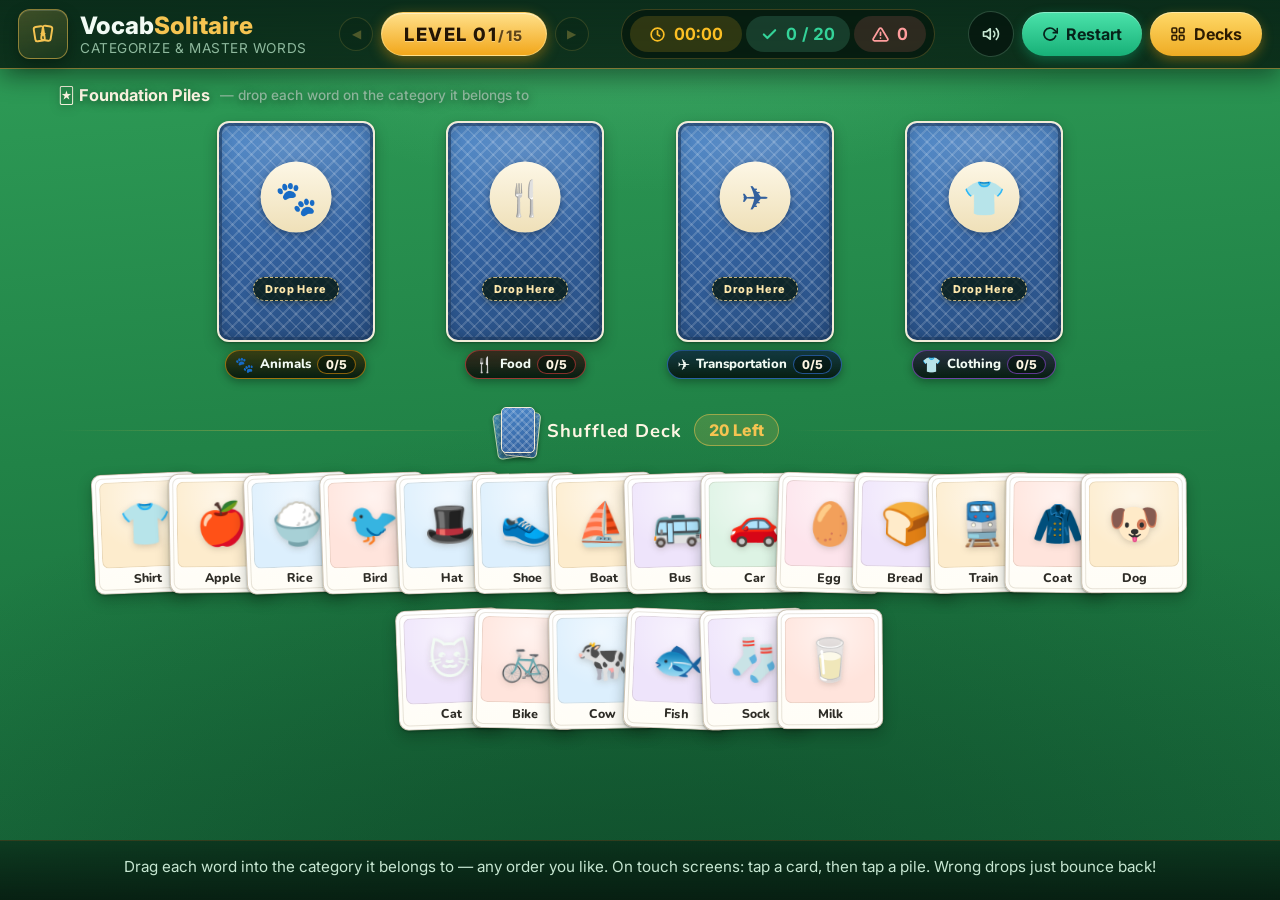
==== index.html @ 80368854 "add9" ====
<!DOCTYPE html>
<html lang="en">
<head>
<meta charset="UTF-8" />
<meta name="viewport" content="width=device-width, initial-scale=1.0, viewport-fit=cover" />
<title>VocabSolitaire — Vocabulary Sorting Card Game</title>
<meta name="description" content="A solitaire-inspired vocabulary game: drag word cards onto the category foundation piles they belong to." />
<link rel="icon" href="data:image/svg+xml,%3Csvg xmlns='http://www.w3.org/2000/svg' viewBox='0 0 24 24'%3E%3Crect x='4' y='2' width='16' height='20' rx='3' fill='%23fcfdf9' stroke='%2334d399' stroke-width='1.6'/%3E%3Ctext x='12' y='16' font-size='10' text-anchor='middle' fill='%2310b981' font-family='sans-serif' font-weight='bold'%3EA%3C/text%3E%3C/svg%3E" />
<link rel="preconnect" href="https://fonts.googleapis.com" />
<link rel="preconnect" href="https://fonts.gstatic.com" crossorigin />
<link href="https://fonts.googleapis.com/css2?family=Inter:wght@400;600;700;800&family=Nunito:wght@700;800;900&display=swap" rel="stylesheet" />

<style>
/* ======================================================================
   1. DESIGN TOKENS
   ====================================================================== */
:root {
  --felt-deep: #0c2b1b;
  --felt-dark: #123f26;
  --felt-mid: #1b5e37;
  --felt-rich: #237646;
  --felt-glow: #35a35f;

  --gold: #f5c451;
  --gold-soft: rgba(245, 196, 81, 0.16);
  --gold-line: rgba(245, 196, 81, 0.5);
  --cream: #fdf6e3;

  --mint: #9fe8bd;
  --mint-soft: rgba(110, 231, 183, 0.16);
  --emerald: #34d399;
  --emerald-strong: #10b981;
  --amber: #fbbf24;
  --amber-soft: rgba(251, 191, 36, 0.16);
  --danger: #ff9d9d;
  --danger-strong: #ef4444;
  --danger-soft: rgba(248, 113, 113, 0.16);

  --card-face: #fffdf6;
  --ink: #2e2c26;
  --ink-soft: #6f6a5c;
  --panel: rgba(7, 30, 18, 0.78);
  --line: rgba(159, 232, 189, 0.24);
  --line-strong: rgba(245, 196, 81, 0.55);

  --text-hi: #f2fbf4;
  --text-mid: #c6e6d1;
  --text-low: #8fb99e;

  --r-lg: 18px;
  --r-md: 12px;
  --r-sm: 8px;
  --r-pill: 999px;

  --shadow-card: 0 1px 2px rgba(6, 20, 12, 0.35), 0 6px 14px rgba(6, 20, 12, 0.28);
  --shadow-lift: 0 18px 38px rgba(3, 14, 8, 0.55);
  --shadow-panel: 0 10px 34px rgba(2, 12, 7, 0.5), inset 0 1px 0 rgba(255, 255, 255, 0.06);

  --ease-spring: cubic-bezier(0.34, 1.56, 0.64, 1);
  --ease-out: cubic-bezier(0.22, 0.61, 0.36, 1);

  --font-main: "Inter", "Segoe UI", system-ui, -apple-system, sans-serif;
  --font-cards: "Nunito", "Inter", "Segoe UI", system-ui, sans-serif;
}

/* ======================================================================
   2. BASE / LAYOUT
   ====================================================================== */
* { margin: 0; padding: 0; box-sizing: border-box; }

body {
  font-family: var(--font-main);
  color: var(--text-hi);
  min-height: 100vh;
  min-height: 100dvh; /* mobile browsers with dynamic toolbars */
  max-width: 100%;
  overflow-x: hidden; /* never scroll sideways on any screen */
  display: flex;
  flex-direction: column;
  -webkit-font-smoothing: antialiased;
  -webkit-tap-highlight-color: transparent;
  background:
    radial-gradient(900px 540px at 50% -140px, rgba(140, 235, 175, 0.32), transparent 62%),
    radial-gradient(1300px 860px at 50% 115%, rgba(8, 54, 30, 0.6), transparent 72%),
    linear-gradient(175deg, #2f9e58 0%, #218347 46%, #156036 100%);
  background-attachment: fixed;
}

body.is-dragging { cursor: grabbing; user-select: none; -webkit-user-select: none; }
body.is-dragging .word-card { pointer-events: none; }
body.modal-open { overflow: hidden; }

.topbar {
  display: flex;
  align-items: center;
  justify-content: space-between;
  flex-wrap: wrap;
  gap: 8px 14px;
  padding: 9px 18px;
  background: linear-gradient(180deg, rgba(9, 40, 24, 0.96), rgba(6, 26, 15, 0.82));
  backdrop-filter: blur(10px);
  -webkit-backdrop-filter: blur(10px);
  border-bottom: 1px solid var(--gold-line);
  box-shadow: 0 8px 22px rgba(2, 14, 8, 0.45);
  position: sticky;
  top: 0;
  z-index: 40;
}

.topbar-actions { display: flex; align-items: center; gap: 8px; }

main {
  flex: 1;
  width: min(100%, 1200px);
  margin: 0 auto;
  padding: 16px 18px 26px;
}

.section-label {
  display: flex;
  align-items: center;
  gap: 10px;
  font-size: 1.02rem;
  font-weight: 700;
  margin-bottom: 10px;
  color: var(--cream);
  text-shadow: 0 2px 8px rgba(2, 14, 8, 0.5);
}

.section-label small { font-weight: 500; font-size: 0.85rem; color: var(--text-low); }

/* compact cluster of card piles, like the reference table */
.foundations-row {
  display: grid;
  grid-template-columns: repeat(4, 1fr);
  gap: 14px 18px;
  width: min(100%, 900px);
  margin: 0 auto;
}

.deck-divider {
  display: flex;
  align-items: center;
  gap: 12px;
  margin: 22px 0 12px;
}

.deck-divider::before,
.deck-divider::after {
  content: "";
  flex: 1;
  height: 1px;
  background: linear-gradient(90deg, transparent, rgba(245, 196, 81, 0.35), transparent);
}

/* solitaire fan: small cards in centered rows, each overlapping the previous */
.deck-area {
  --card-w: 106px;
  --card-overlap: 30px;
  display: flex;
  flex-wrap: wrap;
  justify-content: center;
  align-items: stretch;
  row-gap: 16px;
  padding: 8px 0 6px var(--card-overlap);
  min-height: 150px;
}

.deck-empty {
  flex-basis: 100%;
  text-align: center;
  padding: 40px 12px;
  color: var(--text-mid);
  font-size: 1rem;
}

.app-footer {
  display: flex;
  justify-content: center;
  padding: 16px 20px 24px;
  background: linear-gradient(0deg, rgba(6, 26, 15, 0.9), rgba(6, 26, 15, 0.55));
  border-top: 1px solid rgba(245, 196, 81, 0.18);
}

.footer-note { font-size: 0.95rem; color: var(--text-mid); text-align: center; }

/* floating layers */
#confetti-layer {
  position: fixed;
  inset: 0;
  pointer-events: none;
  overflow: hidden;
  z-index: 900;
}

.toast {
  position: fixed;
  left: 50%;
  bottom: 30px;
  transform: translateX(-50%) translateY(20px);
  opacity: 0;
  z-index: 1200;
  pointer-events: none;
  transition: opacity 220ms var(--ease-out), transform 220ms var(--ease-out);
}

.toast.is-visible { opacity: 1; transform: translateX(-50%) translateY(0); }

.modal-overlay {
  position: fixed;
  inset: 0;
  z-index: 1000;
  display: none;
  align-items: center;
  justify-content: center;
  padding: 22px;
  background: rgba(3, 10, 22, 0.76);
  backdrop-filter: blur(6px);
  -webkit-backdrop-filter: blur(6px);
}

.modal-overlay.is-open { display: flex; animation: overlay-in 200ms ease both; }

@keyframes overlay-in { from { opacity: 0; } to { opacity: 1; } }

.modal-card {
  width: min(520px, 100%);
  max-height: min(84vh, 720px);
  overflow-y: auto;
  background: linear-gradient(170deg, #16452a, #0a2c19);
  border: 1px solid var(--gold-line);
  border-radius: var(--r-lg);
  box-shadow: var(--shadow-panel), 0 0 60px rgba(53, 163, 95, 0.2);
  padding: 28px;
}

.modal-overlay.is-open .modal-card { animation: modal-in 320ms var(--ease-spring) both; }

/* drag ghost — doubled class so it wins over .word-card's own rules */
.word-card.drag-ghost {
  position: fixed;
  z-index: 999;
  margin: 0;
  pointer-events: none;
  cursor: grabbing;
  transition: none;
  opacity: 0;
  overflow: hidden;
  box-shadow: var(--shadow-lift);
  will-change: left, top, transform;
}

.word-card.drag-ghost.is-active { opacity: 1; }

/* ======================================================================
   3. COMPONENTS
   ====================================================================== */

/* --- brand --- */
.brand { display: flex; align-items: center; gap: 12px; }

.brand-icon {
  display: grid;
  place-items: center;
  width: 50px;
  height: 50px;
  border-radius: var(--r-md);
  color: var(--gold);
  background: linear-gradient(160deg, rgba(245, 196, 81, 0.22), rgba(245, 196, 81, 0.06));
  border: 1px solid var(--gold-line);
  box-shadow: inset 0 1px 0 rgba(255, 255, 255, 0.14), 0 6px 14px rgba(2, 14, 8, 0.4);
}

.brand-text h1 { font-size: 1.5rem; font-weight: 800; line-height: 1.15; }
.brand-text h1 span { color: var(--gold); }
.brand-text p { font-size: 0.85rem; color: var(--text-low); letter-spacing: 0.04em; }

/* --- level indicator --- */
.level-group {
  display: flex;
  align-items: center;
  gap: 8px;
}

.level-badge {
  display: inline-flex;
  align-items: baseline;
  padding: 10px 22px;
  border-radius: var(--r-pill);
  font-size: 1.15rem;
  font-weight: 800;
  letter-spacing: 0.08em;
  color: #241503;
  background: linear-gradient(180deg, #ffe08a, #f2a71b);
  border: 1px solid rgba(255, 224, 138, 0.6);
  box-shadow: 0 4px 14px rgba(245, 158, 11, 0.4), inset 0 1px 0 rgba(255, 255, 255, 0.45);
  text-shadow: 0 1px 0 rgba(255, 255, 255, 0.35);
  white-space: nowrap;
  min-width: 150px;
  justify-content: center;
}

.level-badge .level-total {
  font-size: 0.78em;
  opacity: 0.72;
  margin-left: 1px;
}

.lvl-btn {
  display: grid;
  place-items: center;
  width: 34px;
  height: 34px;
  border-radius: 50%;
  border: 1.5px solid var(--line-strong);
  background: rgba(6, 26, 15, 0.85);
  color: var(--gold);
  font-size: 0.75rem;
  cursor: pointer;
  -webkit-tap-highlight-color: transparent;
  transition: color 160ms, border-color 160ms, opacity 160ms, transform 160ms var(--ease-out);
}

.lvl-btn:hover:not(:disabled) {
  color: var(--text-hi);
  border-color: var(--gold);
  transform: scale(1.08);
}

.lvl-btn:disabled {
  opacity: 0.28;
  cursor: default;
}

/* --- stats pill --- */
.stats-pill {
  display: flex;
  align-items: center;
  gap: 4px;
  padding: 6px 8px;
  border-radius: var(--r-pill);
  background: rgba(6, 26, 15, 0.85);
  border: 1px solid rgba(245, 196, 81, 0.22);
}

.stat {
  display: inline-flex;
  align-items: center;
  gap: 8px;
  padding: 8px 15px;
  border-radius: var(--r-pill);
  font-size: 1.05rem;
  font-weight: 700;
  font-variant-numeric: tabular-nums;
}

.stat svg { flex: none; width: 17px; height: 17px; }

.stat-time   { color: var(--amber);   background: var(--amber-soft);  min-width: 112px; justify-content: center; }
.stat-score  { color: var(--emerald); background: var(--mint-soft); }
.stat-errors { color: var(--danger);  background: var(--danger-soft); min-width: 72px; justify-content: center; }

/* --- buttons --- */
.btn {
  display: inline-flex;
  align-items: center;
  justify-content: center;
  gap: 8px;
  border: none;
  cursor: pointer;
  font-family: inherit;
  font-size: 1rem;
  font-weight: 700;
  padding: 12px 20px;
  border-radius: var(--r-pill);
  color: #06231a;
  background: linear-gradient(180deg, #4be3ab, #17b077);
  box-shadow: 0 4px 12px rgba(16, 185, 129, 0.35), inset 0 1px 0 rgba(255, 255, 255, 0.35);
  transition: transform var(--ease-out) 160ms, filter 160ms;
}

.btn:hover { transform: translateY(-2px); filter: brightness(1.06); }
.btn:active { transform: translateY(0) scale(0.97); }

.btn-ghost {
  color: var(--text-mid);
  background: rgba(5, 22, 14, 0.8);
  border: 1px solid var(--line);
  box-shadow: none;
}

.btn-ghost:hover { color: var(--text-hi); border-color: var(--line-strong); }

.btn-amber {
  color: #2d1c02;
  background: linear-gradient(180deg, #ffd968, #eeab23);
  box-shadow: 0 4px 12px rgba(245, 158, 11, 0.35), inset 0 1px 0 rgba(255, 255, 255, 0.4);
}

.btn-icon { padding: 10px; width: 46px; height: 46px; }

/* --- foundation pile: compact card-backed slot + small label pill --- */
.foundation {
  position: relative;
  display: flex;
  flex-direction: column;
  align-items: center;
  gap: 8px;
  min-width: 0; /* let grid tracks shrink below content min-width */
  padding: 4px;
  border: 2px solid transparent;
  border-radius: var(--r-md);
  cursor: pointer;
  transition: border-color 160ms, background 160ms, box-shadow 320ms;
}

/* small label pill under the pile (icon + name + counter) */
.foundation-head {
  display: flex;
  align-items: center;
  gap: 6px;
  min-width: 0;
  max-width: 100%;
  padding: 4px 9px;
  border-radius: var(--r-pill);
  background:
    linear-gradient(180deg, var(--accent-soft, rgba(255, 255, 255, 0.08)), rgba(6, 26, 15, 0.72)),
    rgba(6, 26, 15, 0.84);
  border: 1px solid var(--accent-line, rgba(255, 255, 255, 0.25));
  box-shadow: 0 3px 9px rgba(2, 14, 8, 0.35);
}

.foundation-icon {
  display: grid;
  place-items: center;
  font-size: 0.95rem;
  line-height: 1;
  flex: none;
}

.foundation-name {
  font-family: var(--font-cards);
  font-size: 0.82rem;
  font-weight: 800;
  line-height: 1.15;
  color: var(--text-hi);
  white-space: nowrap;
  overflow: hidden;
  text-overflow: ellipsis;
  min-width: 0;
}

.foundation-count {
  font-size: 0.76rem;
  font-weight: 800;
  font-variant-numeric: tabular-nums;
  color: var(--cream);
  background: rgba(3, 16, 9, 0.55);
  border: 1px solid var(--accent-line, rgba(255, 255, 255, 0.3));
  border-radius: var(--r-pill);
  padding: 1px 8px;
  flex: none;
}

/* card-sized felt slot holding a face-down card */
.pile-slot {
  container-type: inline-size;
  position: relative;
  width: min(100%, 158px);
  aspect-ratio: 5 / 7;
  border-radius: 12px;
  transition: transform 160ms var(--ease-out), box-shadow 160ms;
}

/* blue diamond-pattern card back shown while the pile is empty (and beneath placed cards) */
.pile-base {
  position: absolute;
  inset: 0;
  border-radius: 12px;
  background:
    radial-gradient(120% 90% at 50% 6%, rgba(255, 255, 255, 0.15), transparent 55%),
    repeating-linear-gradient(45deg, rgba(255, 255, 255, 0.15) 0 2px, transparent 2px 9px),
    repeating-linear-gradient(-45deg, rgba(255, 255, 255, 0.15) 0 2px, transparent 2px 9px),
    linear-gradient(165deg, #4a86c8 0%, #33619e 55%, #274d80 100%);
  border: 2px solid #f2ecd9;
  box-shadow:
    inset 0 0 0 3px rgba(27, 58, 96, 0.6),
    inset 0 0 18px rgba(10, 26, 48, 0.35),
    var(--shadow-card);
}

.pile-base .emblem {
  position: absolute;
  left: 50%;
  top: 34%;
  transform: translate(-50%, -50%);
  width: 46%;
  aspect-ratio: 1;
  border-radius: 50%;
  display: grid;
  place-items: center;
  background: linear-gradient(180deg, #fdf7e6, #efe0b8);
  color: #33619e;
  font-size: clamp(14px, 30cqw, 34px);
  box-shadow: 0 2px 6px rgba(10, 26, 48, 0.45);
}

.pile-stack { position: absolute; inset: 0; }

.pile-hint {
  position: absolute;
  left: 50%;
  top: 76%;
  transform: translate(-50%, -50%);
  z-index: 1;
  padding: 4px 11px;
  border-radius: var(--r-pill);
  background: rgba(6, 24, 14, 0.78);
  border: 1px dashed rgba(255, 226, 150, 0.75);
  color: #ffe9ad;
  font-size: 0.68rem;
  font-weight: 800;
  letter-spacing: 0.06em;
  white-space: nowrap;
  box-shadow: 0 2px 6px rgba(3, 14, 8, 0.4);
}

/* sorted cards rest here as small face-up playing cards, fanned upward */
.pile-chip {
  position: absolute;
  left: 50%;
  bottom: 10px;
  transform: translateX(-50%) translateY(calc(var(--i) * -15px)) rotate(var(--rot, 0deg));
  z-index: var(--z, 1);
  width: calc(100% - 14px);
  display: flex;
  align-items: center;
  justify-content: center;
  gap: 5px;
  padding: 5px 7px;
  border-radius: 8px;
  background: linear-gradient(180deg, #ffffff, #fbf6ea);
  color: var(--ink);
  border: 1px solid rgba(94, 70, 28, 0.28);
  box-shadow: 0 2px 5px rgba(4, 16, 9, 0.35), 0 1px 1px rgba(4, 16, 9, 0.22);
  font-family: var(--font-cards);
  font-size: 0.8rem;
  font-weight: 800;
  white-space: nowrap;
  overflow: hidden;
  text-overflow: ellipsis;
}

.pile-chip .chip-art { flex: none; font-size: 0.85rem; line-height: 1; }
.pile-chip .chip-word { overflow: hidden; text-overflow: ellipsis; }

.foundation.drop-hover .pile-slot {
  transform: translateY(-3px) scale(1.03);
  box-shadow: 0 0 0 3px var(--accent, #ffd968), 0 0 26px 2px var(--accent-soft, rgba(255, 217, 104, 0.5));
}

.foundation.drop-hover .pile-base { filter: brightness(1.16) saturate(1.08); }

.foundation.is-complete .pile-slot {
  box-shadow: 0 0 0 2.5px var(--gold), 0 0 26px rgba(245, 196, 81, 0.28);
}

.foundation.is-complete .foundation-count {
  color: #3a2b05;
  background: var(--gold);
  border-color: transparent;
}

.foundation.glow-correct { animation: glow-correct 720ms var(--ease-out); }
.foundation.glow-wrong   { animation: glow-wrong 640ms var(--ease-out); }

/* --- word card: small physical playing card in an overlapping fan --- */
.word-card {
  container-type: inline-size;
  position: relative;
  display: flex;
  flex-direction: column;
  width: var(--card-w);
  flex: none;
  border-radius: 10px;
  background: linear-gradient(180deg, #ffffff 0%, var(--card-face) 100%);
  border: 1px solid rgba(94, 70, 28, 0.32);
  box-shadow: var(--shadow-card), inset 0 0 0 1px rgba(255, 255, 255, 0.85);
  cursor: grab;
  touch-action: none;
  user-select: none;
  -webkit-user-select: none;
  margin-left: calc(-1 * var(--card-overlap));
  transform: rotate(var(--rot, 0deg));
  transition: transform 160ms var(--ease-out), box-shadow 160ms, z-index 0s;
}

/* fine inner frame, like a printed playing card */
.word-card::after {
  content: "";
  position: absolute;
  inset: 3px;
  border-radius: 7px;
  border: 1px solid rgba(94, 70, 28, 0.14);
  pointer-events: none;
}

.word-card:hover {
  transform: rotate(0deg) translateY(-6px);
  box-shadow: var(--shadow-lift), inset 0 0 0 1px rgba(255, 255, 255, 0.85);
  z-index: 5;
}

.word-card:active { cursor: grabbing; }

.card-art {
  display: grid;
  place-items: center;
  margin: 7px 7px 0;
  aspect-ratio: 1.05 / 1;
  border-radius: 7px;
  background:
    radial-gradient(90% 90% at 50% 18%, rgba(255, 255, 255, 0.55), transparent 70%),
    var(--tint, #f4ecdb);
  box-shadow: inset 0 0 0 1px rgba(94, 70, 28, 0.12);
}

.card-emoji {
  font-size: 40cqw;
  line-height: 1;
  filter: drop-shadow(0 2px 3px rgba(40, 24, 4, 0.18));
}

/* word text scales with the card and shrinks for long words */
.card-word {
  font-family: var(--font-cards);
  font-size: clamp(7.5px, 12cqw, 13px);
  font-weight: 800;
  color: var(--ink);
  letter-spacing: 0.005em;
  text-align: center;
  line-height: 1.12;
  padding: 4px 4px 7px;
  margin-top: auto;
  hyphens: auto;
  overflow-wrap: anywhere;
}

.word-card[data-len="m"] .card-word { font-size: clamp(7px, 10.6cqw, 11.5px); }
.word-card[data-len="l"] .card-word { font-size: clamp(6.5px, 9.4cqw, 10.5px); }
.word-card[data-len="xl"] .card-word { font-size: clamp(6px, 8.2cqw, 9.5px); }

.word-card.is-lifting { opacity: 0.35; border-style: dashed; }

.word-card.is-selected {
  outline: 3px solid var(--gold);
  outline-offset: 2px;
  transform: rotate(0deg) translateY(-6px);
  z-index: 6;
  animation: selected-pulse 1.2s ease-in-out infinite;
}

.word-card:focus-visible,
.foundation:focus-visible {
  outline: 3px solid var(--gold);
  outline-offset: 2px;
}

/* --- divider pieces --- */
.divider-title {
  font-size: 1.15rem;
  font-weight: 700;
  color: var(--cream);
  letter-spacing: 0.05em;
  font-family: var(--font-cards);
}

/* tiny stack of face-down cards marking the deck area */
.mini-stack { position: relative; width: 34px; height: 46px; flex: none; }

.mini-back {
  position: absolute;
  inset: 0;
  border-radius: 5px;
  background:
    repeating-linear-gradient(45deg, rgba(255, 255, 255, 0.17) 0 2px, transparent 2px 6px),
    repeating-linear-gradient(-45deg, rgba(255, 255, 255, 0.17) 0 2px, transparent 2px 6px),
    linear-gradient(165deg, #4a86c8, #33619e);
  border: 1.5px solid #f2ecd9;
  box-shadow: 0 2px 5px rgba(3, 14, 8, 0.4);
}

.mini-back:nth-child(1) { transform: translate(-6px, 5px) rotate(-8deg); opacity: 0.75; }
.mini-back:nth-child(2) { transform: translate(4px, 4px) rotate(6deg); opacity: 0.88; }

.left-badge {
  font-size: 1rem;
  font-weight: 800;
  font-variant-numeric: tabular-nums;
  color: var(--gold);
  background: var(--gold-soft);
  border: 1px solid var(--gold-line);
  padding: 5px 14px;
  border-radius: var(--r-pill);
}

/* --- deck selector modal --- */
.modal-head {
  display: flex;
  align-items: flex-start;
  justify-content: space-between;
  gap: 12px;
  margin-bottom: 18px;
}

.modal-title { font-size: 1.45rem; font-weight: 800; }
.modal-sub { margin-top: 4px; font-size: 0.95rem; color: var(--text-low); }

.modal-close {
  display: grid;
  place-items: center;
  width: 36px;
  height: 36px;
  border-radius: 50%;
  border: 1px solid rgba(245, 196, 81, 0.35);
  background: rgba(6, 26, 15, 0.9);
  color: var(--text-mid);
  cursor: pointer;
  flex: none;
  transition: color 160ms, border-color 160ms;
}

.modal-close:hover { color: var(--text-hi); border-color: var(--gold); }

.deck-option {
  display: flex;
  align-items: center;
  gap: 14px;
  width: 100%;
  text-align: left;
  margin-top: 12px;
  padding: 15px 16px;
  border-radius: var(--r-md);
  border: 1.5px solid rgba(245, 196, 81, 0.26);
  background: rgba(6, 26, 15, 0.66);
  cursor: pointer;
  color: var(--text-hi);
  font-family: inherit;
  transition: border-color 160ms, background 160ms, transform 160ms var(--ease-out);
}

.deck-option:hover {
  border-color: rgba(245, 196, 81, 0.6);
  background: rgba(23, 74, 46, 0.72);
  transform: translateY(-2px);
}

.deck-option.is-current {
  border-color: var(--gold);
  background: rgba(28, 84, 52, 0.66);
}

.deck-emoji {
  display: grid;
  place-items: center;
  width: 46px;
  height: 46px;
  font-size: 1.45rem;
  border-radius: var(--r-md);
  background: rgba(245, 196, 81, 0.12);
  border: 1px solid rgba(245, 196, 81, 0.3);
  flex: none;
}

.deck-info { flex: 1; min-width: 0; }

.deck-name { font-size: 1.12rem; font-weight: 800; display: block; }

.deck-name .current-tag {
  margin-left: 8px;
  font-size: 0.68rem;
  font-weight: 800;
  letter-spacing: 0.06em;
  color: #06231a;
  background: var(--emerald);
  border-radius: var(--r-pill);
  padding: 2px 9px;
  vertical-align: 2px;
}

.deck-tagline { margin-top: 3px; font-size: 0.88rem; color: var(--text-low); display: block; }

.deck-cats { margin-top: 7px; display: flex; flex-wrap: wrap; gap: 6px; }

.deck-cats span {
  font-size: 0.72rem;
  font-weight: 600;
  color: var(--text-mid);
  border: 1px solid rgba(245, 196, 81, 0.26);
  border-radius: var(--r-pill);
  padding: 2px 9px;
  background: rgba(6, 26, 15, 0.78);
}

.deck-go { flex: none; font-size: 0.95rem; color: var(--gold); }

.deck-level {
  display: inline-flex;
  align-items: center;
  gap: 5px;
  margin-left: 10px;
  font-size: 0.74rem;
  font-weight: 800;
  font-variant-numeric: tabular-nums;
  letter-spacing: 0.03em;
  color: var(--amber);
  background: var(--amber-soft);
  border: 1px solid rgba(251, 191, 36, 0.4);
  border-radius: var(--r-pill);
  padding: 3px 10px;
  vertical-align: 2px;
  white-space: nowrap;
}

.deck-level.is-done {
  color: var(--emerald);
  background: var(--mint-soft);
  border-color: rgba(52, 211, 153, 0.4);
}

/* --- victory modal --- */
.win-modal { text-align: center; }

.win-trophy {
  font-size: 3.4rem;
  line-height: 1;
  margin: 6px 0 10px;
  display: inline-block;
  animation: trophy-bounce 1s var(--ease-spring) both;
}

.win-title { font-size: 1.9rem; font-weight: 800; }
.win-title span { color: var(--gold); }
.win-sub { margin-top: 6px; color: var(--text-low); font-size: 1rem; }

.win-stats {
  display: grid;
  grid-template-columns: repeat(3, 1fr);
  gap: 10px;
  margin: 22px 0;
}

.win-stat {
  padding: 16px 8px;
  border-radius: var(--r-md);
  background: rgba(5, 22, 13, 0.72);
  border: 1px solid var(--line);
}

.win-stat b { display: block; font-size: 1.6rem; font-weight: 800; font-variant-numeric: tabular-nums; }
.win-stat span { font-size: 0.8rem; letter-spacing: 0.08em; text-transform: uppercase; color: var(--text-low); }

.win-stat.is-time b   { color: var(--amber); }
.win-stat.is-errors b { color: var(--danger); }
.win-stat.is-acc b    { color: var(--emerald); }

.win-actions { display: flex; justify-content: center; gap: 12px; flex-wrap: wrap; }

.win-next {
  margin-top: 16px;
  font-size: 0.92rem;
  color: var(--text-mid);
}

.win-next b { color: var(--gold); }

.win-progress {
  height: 7px;
  margin: 14px auto 2px;
  width: 78%;
  border-radius: var(--r-pill);
  background: rgba(5, 22, 13, 0.85);
  border: 1px solid var(--line);
  overflow: hidden;
}

.win-progress-fill {
  height: 100%;
  width: 0;
  border-radius: var(--r-pill);
  background: linear-gradient(90deg, var(--gold), #ffdf8e);
}

.win-progress-fill.is-running { animation: progress-fill 3400ms linear forwards; }

.win-progress.is-hidden { display: none; }

/* --- toast --- */
.toast {
  padding: 12px 22px;
  border-radius: var(--r-pill);
  background: rgba(7, 30, 18, 0.95);
  border: 1px solid var(--gold-line);
  color: var(--text-hi);
  font-size: 1rem;
  font-weight: 600;
  box-shadow: var(--shadow-lift);
}

/* ======================================================================
   4. KEYFRAMES
   ====================================================================== */
@keyframes glow-correct {
  0%   { box-shadow: 0 0 0 0 rgba(245,196,81,0); border-color: transparent; }
  35%  { box-shadow: 0 0 0 6px rgba(245,196,81,.45), 0 0 46px 8px rgba(245,196,81,.35); border-color: var(--gold); transform: translateY(-3px); }
  100% { box-shadow: 0 0 0 0 rgba(245,196,81,0); border-color: transparent; transform: translateY(0); }
}

@keyframes glow-wrong {
  0%, 100% { box-shadow: 0 0 0 0 rgba(239,68,68,0); border-color: transparent; transform: translateX(0); }
  20%  { box-shadow: 0 0 0 5px rgba(239,68,68,.5), 0 0 36px 6px rgba(239,68,68,.4); border-color: var(--danger-strong); transform: translateX(-5px); }
  40%  { transform: translateX(5px); }
  60%  { box-shadow: 0 0 0 3px rgba(239,68,68,.28); border-color: var(--danger); transform: translateX(-3px); }
  80%  { transform: translateX(2px); }
}

@keyframes pop-in {
  0%   { transform: translateX(-50%) translateY(calc(var(--i) * -15px)) rotate(var(--rot, 0deg)) scale(0.4); opacity: 0; }
  60%  { transform: translateX(-50%) translateY(calc(var(--i) * -15px)) rotate(var(--rot, 0deg)) scale(1.12); opacity: 1; }
  100% { transform: translateX(-50%) translateY(calc(var(--i) * -15px)) rotate(var(--rot, 0deg)) scale(1); }
}

.pile-chip.pop-in { animation: pop-in 420ms var(--ease-spring) both; }

@keyframes stat-pop {
  0%   { transform: scale(1); }
  45%  { transform: scale(1.22); }
  100% { transform: scale(1); }
}

.stat.stat-pop { animation: stat-pop 340ms var(--ease-spring); }

@keyframes selected-pulse {
  0%, 100% { box-shadow: 0 0 0 0 rgba(245,196,81,.45), var(--shadow-card); }
  50%      { box-shadow: 0 0 0 7px rgba(245,196,81,.16), var(--shadow-card); }
}

@keyframes trophy-bounce {
  0%   { transform: scale(0) rotate(-16deg); }
  60%  { transform: scale(1.25) rotate(6deg); }
  100% { transform: scale(1) rotate(0deg); }
}

@keyframes modal-in {
  from { opacity: 0; transform: translateY(26px) scale(0.94); }
  to   { opacity: 1; transform: translateY(0) scale(1); }
}

@keyframes progress-fill {
  from { width: 0; }
  to   { width: 100%; }
}

@keyframes confetti-fall {
  0%   { transform: translateY(-4vh) rotate(0deg); opacity: 1; }
  100% { transform: translateY(104vh) rotate(720deg); opacity: 0.7; }
}

/* ======================================================================
   5. RESPONSIVE + MOTION PREFERENCES
   ====================================================================== */
/* ======================================================================
   RESPONSIVE — tablet → phone → small phone → short landscape
   ====================================================================== */

/* ---------- tablet ---------- */
@media (max-width: 940px) {
  .foundations-row { grid-template-columns: repeat(2, 1fr); width: min(100%, 380px); }
  .topbar { justify-content: center; }
  .section-label { font-size: 0.98rem; }
  .deck-area { --card-w: 96px; --card-overlap: 28px; }
}

/* ---------- phones & small tablets ---------- */
@media (max-width: 768px) {
  main { width: min(100%, 98vw); padding: 12px 12px 22px; }
  .topbar { padding: 8px 12px; gap: 6px 10px; }

  /* mobile HUD: level + stats on one row, controls centered below */
  .brand { display: none; }
  .level-group { order: 1; width: auto; }
  .stats-pill { order: 2; margin-left: auto; width: auto; gap: 2px; padding: 4px 6px; }
  .topbar-actions { order: 3; width: 100%; justify-content: center; margin-top: 2px; }

  .lvl-btn { width: 26px; height: 26px; font-size: 0.68rem; }
  .level-badge { font-size: 0.7rem; padding: 4px 7px; min-width: 84px; letter-spacing: 0.04em; }

  .stat { font-size: 0.72rem; padding: 3px 6px; gap: 4px; }
  .stat-time { min-width: 64px; }
  .stat-errors { min-width: 42px; }
  .stat svg { width: 12px; height: 12px; }
  .btn { font-size: 0.74rem; padding: 6px 10px; }
  .btn-icon { width: 30px; height: 30px; padding: 6px; }

  .section-label { font-size: 0.92rem; }
  .section-label small { display: none; }

  .foundation-name { font-size: 0.76rem; }
  .foundation-count { font-size: 0.7rem; padding: 1px 7px; }
  .pile-slot { width: min(100%, 140px); }
  .pile-chip { font-size: 0.72rem; gap: 4px; padding: 4px 6px; bottom: 8px; }
  .pile-chip .chip-art { font-size: 0.78rem; }

  .divider-title { font-size: 0.92rem; }
  .left-badge { font-size: 0.84rem; }
  .mini-stack { width: 28px; height: 38px; }

  .deck-area { --card-w: 82px; --card-overlap: 25px; row-gap: 14px; }

  .footer-note { font-size: 0.8rem; padding: 0 12px; }
}

/* ---------- small phones ---------- */
@media (max-width: 480px) {
  .foundations-row { gap: 10px 8px; }
  .pile-slot { width: min(100%, 126px); }
  .pile-chip { font-size: 0.68rem; }

  .deck-area { --card-w: 78px; --card-overlap: 24px; row-gap: 12px; }

  .win-trophy { font-size: 2.6rem; }
  .win-title { font-size: 1.5rem; }
  .win-stat b { font-size: 1.2rem; }
  .modal-card { padding: 20px 14px; }
  .toast { font-size: 0.9rem; bottom: 16px; }
}

/* ---------- short landscape screens ---------- */
@media (max-height: 520px) and (orientation: landscape) {
  .topbar { padding: 6px 12px; }
  .pile-slot { aspect-ratio: 1 / 0.95; }
  .pile-chip { bottom: 6px; transform: translateX(-50%) translateY(calc(var(--i) * -12px)) rotate(var(--rot, 0deg)); }
  .pile-hint { font-size: 0.58rem; padding: 3px 8px; }
  .section-label { margin-bottom: 6px; }
  .deck-divider { margin: 12px 0 8px; }
  .deck-area { row-gap: 10px; }
}

/* ---------- touch devices: no sticky hover states ---------- */
@media (hover: none) {
  .word-card:hover { transform: rotate(var(--rot, 0deg)); }
  .btn:hover { transform: none; filter: none; }
  .deck-option:hover { transform: none; }
}

@media (prefers-reduced-motion: reduce) {
  .word-card.is-selected { animation: none; }
}
</style>
</head>
<body>

<!-- ============================ TOP BAR ============================ -->
<header class="topbar">
  <div class="brand">
    <div class="brand-icon" aria-hidden="true">
      <svg viewBox="0 0 24 24" width="24" height="24" fill="none" stroke="currentColor" stroke-width="1.9" stroke-linecap="round" stroke-linejoin="round">
        <rect x="3.5" y="4.5" width="9.5" height="14.5" rx="2.2" transform="rotate(-9 8.25 11.75)"></rect>
        <rect x="11" y="4" width="9.5" height="14.5" rx="2.2" transform="rotate(9 15.75 11.25)"></rect>
        <path d="M12 9.2l.9 1.8 2 .3-1.45 1.4.35 2-1.8-.95-1.8.95.35-2L9.1 11.3l2-.3z" fill="currentColor" stroke="none"></path>
      </svg>
    </div>
    <div class="brand-text">
      <h1>Vocab<span>Solitaire</span></h1>
      <p>CATEGORIZE &amp; MASTER WORDS</p>
    </div>
  </div>

  <div class="level-group" role="group" aria-label="Level selection">
    <button class="lvl-btn" id="btn-level-prev" title="Previous unlocked level" aria-label="Previous level">◀</button>
    <div class="level-badge" id="level-badge" title="Current level">
      LEVEL&nbsp;<span id="level-value">01</span><span class="level-total">/15</span>
    </div>
    <button class="lvl-btn" id="btn-level-next" title="Next unlocked level" aria-label="Next level">▶</button>
  </div>

  <div class="stats-pill" role="status" aria-label="Game statistics">
    <span class="stat stat-time" id="stat-time" title="Time elapsed">
      <svg viewBox="0 0 24 24" width="15" height="15" fill="none" stroke="currentColor" stroke-width="2.4" stroke-linecap="round" stroke-linejoin="round">
        <circle cx="12" cy="12" r="9"></circle><path d="M12 7v5l3 2"></path>
      </svg>
      <span id="time-value">00:00</span>
    </span>
    <span class="stat stat-score" id="stat-score" title="Correct cards">
      <svg viewBox="0 0 24 24" width="15" height="15" fill="none" stroke="currentColor" stroke-width="3" stroke-linecap="round" stroke-linejoin="round">
        <polyline points="20 6 9 17 4 12"></polyline>
      </svg>
      <span id="score-value">0 / 20</span>
    </span>
    <span class="stat stat-errors" id="stat-errors" title="Mistakes">
      <svg viewBox="0 0 24 24" width="15" height="15" fill="none" stroke="currentColor" stroke-width="2.4" stroke-linecap="round" stroke-linejoin="round">
        <path d="M10.29 3.86L1.82 18a2 2 0 0 0 1.71 3h16.94a2 2 0 0 0 1.71-3L13.71 3.86a2 2 0 0 0-3.42 0z"></path>
        <line x1="12" y1="9" x2="12" y2="13"></line><line x1="12" y1="17" x2="12.01" y2="17"></line>
      </svg>
      <span id="errors-value">0</span>
    </span>
  </div>

  <div class="topbar-actions">
    <button class="btn btn-ghost btn-icon" id="btn-sound" title="Toggle sound" aria-label="Toggle sound">
      <svg id="icon-sound-on" viewBox="0 0 24 24" width="18" height="18" fill="none" stroke="currentColor" stroke-width="2.2" stroke-linecap="round" stroke-linejoin="round">
        <polygon points="11 5 6 9 2 9 2 15 6 15 11 19 11 5"></polygon>
        <path d="M15.54 8.46a5 5 0 0 1 0 7.07"></path><path d="M19.07 4.93a10 10 0 0 1 0 14.14"></path>
      </svg>
      <svg id="icon-sound-off" viewBox="0 0 24 24" width="18" height="18" fill="none" stroke="currentColor" stroke-width="2.2" stroke-linecap="round" stroke-linejoin="round" style="display:none">
        <polygon points="11 5 6 9 2 9 2 15 6 15 11 19 11 5"></polygon>
        <line x1="23" y1="9" x2="17" y2="15"></line><line x1="17" y1="9" x2="23" y2="15"></line>
      </svg>
    </button>
    <button class="btn" id="btn-restart" title="Shuffle and restart">
      <svg viewBox="0 0 24 24" width="16" height="16" fill="none" stroke="currentColor" stroke-width="2.6" stroke-linecap="round" stroke-linejoin="round">
        <polyline points="23 4 23 10 17 10"></polyline><path d="M20.49 15a9 9 0 1 1-2.12-9.36L23 10"></path>
      </svg>
      Restart
    </button>
    <button class="btn btn-amber" id="btn-decks" title="Choose a vocabulary deck">
      <svg viewBox="0 0 24 24" width="16" height="16" fill="none" stroke="currentColor" stroke-width="2.4" stroke-linecap="round" stroke-linejoin="round">
        <rect x="3" y="3" width="7" height="7" rx="1.5"></rect><rect x="14" y="3" width="7" height="7" rx="1.5"></rect>
        <rect x="14" y="14" width="7" height="7" rx="1.5"></rect><rect x="3" y="14" width="7" height="7" rx="1.5"></rect>
      </svg>
      Decks
    </button>
  </div>
</header>

<!-- ============================ PLAY FIELD ============================ -->
<main>
  <section aria-label="Target categories">
    <h2 class="section-label">🃏 Foundation Piles <small>— drop each word on the category it belongs to</small></h2>
    <div class="foundations-row" id="foundations-row"><!-- rendered by JS --></div>
  </section>

  <div class="deck-divider">
    <span class="mini-stack" aria-hidden="true"><span class="mini-back"></span><span class="mini-back"></span><span class="mini-back"></span></span>
    <span class="divider-title">Shuffled Deck</span>
    <span class="left-badge" id="cards-left">20 Left</span>
  </div>

  <section class="deck-area" id="deck-area" aria-label="Word cards to sort"><!-- rendered by JS --></section>
</main>

<footer class="app-footer">
  <p class="footer-note">Drag each word into the category it belongs to — any order you like. On touch screens: tap a card, then tap a pile. Wrong drops just bounce back!</p>
</footer>

<!-- ============================ DECKS MODAL ============================ -->
<div class="modal-overlay" id="modal-decks" role="dialog" aria-modal="true" aria-labelledby="decks-title">
  <div class="modal-card">
    <div class="modal-head">
      <div>
        <h3 class="modal-title" id="decks-title">Choose a Vocabulary Deck</h3>
        <p class="modal-sub">Each deck shuffles 20 words across 4 categories.</p>
      </div>
      <button class="modal-close" id="btn-close-decks" aria-label="Close deck selector">
        <svg viewBox="0 0 24 24" width="16" height="16" fill="none" stroke="currentColor" stroke-width="2.6" stroke-linecap="round">
          <line x1="18" y1="6" x2="6" y2="18"></line><line x1="6" y1="6" x2="18" y2="18"></line>
        </svg>
      </button>
    </div>
    <div id="deck-list"><!-- deck options rendered by JS --></div>
  </div>
</div>

<!-- ============================ VICTORY / LEVEL-UP MODAL ============================ -->
<div class="modal-overlay" id="modal-win" role="dialog" aria-modal="true" aria-labelledby="win-title">
  <div class="modal-card win-modal">
    <div class="win-trophy" id="win-trophy">🏆</div>
    <h3 class="win-title" id="win-title">Level <span>Cleared!</span></h3>
    <p class="win-sub" id="win-sub">Every word found its home.</p>
    <div class="win-stats">
      <div class="win-stat is-time"><b id="win-time">00:00</b><span>Time</span></div>
      <div class="win-stat is-errors"><b id="win-errors">0</b><span>Mistakes</span></div>
      <div class="win-stat is-acc"><b id="win-accuracy">100%</b><span>Accuracy</span></div>
    </div>
    <div class="win-next" id="win-next">Next up: <b>Level 2/15</b> · Intermediate</div>
    <div class="win-progress" id="win-progress"><div class="win-progress-fill" id="win-progress-fill"></div></div>
    <div class="win-actions">
      <button class="btn" id="btn-play-again">Continue ▶</button>
      <button class="btn btn-ghost" id="btn-change-deck">Change Deck</button>
      <button class="btn btn-ghost" id="btn-close-win">Keep Admiring</button>
    </div>
  </div>
</div>

<div id="confetti-layer" aria-hidden="true"></div>
<div class="toast" id="toast" role="status"></div>

<!-- GSAP 3 from CDN. Every animation below has a Web Animations API
     fallback and boot is racing DOMContentLoaded against a timeout,
     so a slow or blocked CDN never leaves a blank table. -->
<script src="https://cdnjs.cloudflare.com/ajax/libs/gsap/3.12.5/gsap.min.js" defer></script>

<script>
(function () {
  "use strict";

  /* ==================================================================
     CONFIG — vocabulary decks (4 categories × 5 words = 20 cards each)
     ================================================================== */
  var DECKS = [
    {
      id: "starter", emoji: "🎴", name: "Starter Basics",
      tagline: "Classic everyday categories — perfect first shuffle.",
      categories: [
        { id: "animals", name: "Animals", icon: "🐾", color: "#f59e0b", soft: "rgba(245, 158, 11, 0.2)", line: "rgba(245, 158, 11, 0.55)" },
        { id: "food", name: "Food", icon: "🍴", color: "#ef4444", soft: "rgba(239, 68, 68, 0.2)", line: "rgba(239, 68, 68, 0.55)" },
        { id: "transport", name: "Transportation", icon: "✈️", color: "#3b82f6", soft: "rgba(59, 130, 246, 0.2)", line: "rgba(59, 130, 246, 0.55)" },
        { id: "clothing", name: "Clothing", icon: "👕", color: "#a855f7", soft: "rgba(168, 85, 247, 0.2)", line: "rgba(168, 85, 247, 0.55)" }
      ],
      levels: [
        ["Dog Cat Cow Fish Bird", "Apple Egg Milk Rice Bread", "Car Bus Bike Boat Train", "Shirt Hat Shoe Sock Coat"],
        ["Horse Pig Duck Frog Bee", "Banana Cake Corn Soup Tea", "Ship Plane Truck Taxi Van", "Dress Boot Belt Glove Scarf"],
        ["Lion Bear Wolf Goat Mouse", "Mango Pear Meat Salt Honey", "Subway Ferry Wagon Sled Tram", "Sweater Cap Shorts Vest Mitten"],
        ["Tiger Zebra Rabbit Monkey Chicken", "Orange Grape Butter Salad Noodles", "Ambulance Tractor Canoe Scooter Yacht", "Jacket Skirt Sandals Pajamas Raincoat"],
        ["Panda Camel Eagle Snake Parrot", "Lemon Peach Bacon Yogurt Biscuit", "Glider Rickshaw Hovercraft Gondola Chariot", "Blazer Turtleneck Sneakers Bathrobe Cardigan"],
        ["Giraffe Dolphin Penguin Turtle Peacock", "Cherry Melon Tofu Pancake Popcorn", "Helicopter Submarine Cablecar Monorail Tugboat", "Tuxedo Overalls Windbreaker Kimono Leggings"],
        ["Kangaroo Squirrel Hedgehog Flamingo Octopus", "Pineapple Coconut Avocado Lasagna Milkshake", "Sailboat Seaplane Skateboard Snowboard Speedboat", "Hoodie Jumpsuit Parka Loafers Beret"],
        ["Leopard Gorilla Crocodile Rhinoceros Chimpanzee", "Spinach Broccoli Ravioli Croissant Smoothie", "Limousine Trolleybus Catamaran Snowmobile Funicular", "Waistcoat Brogues Clogs Poncho Galoshes"],
        ["Cheetah Walrus Pelican Bison Chameleon", "Artichoke Parmesan Guacamole Muesli Baguette", "Zeppelin Hydrofoil Maglev Locomotive Schooner", "Espadrilles Balaclava Cravat Stole Moccasins"],
        ["Porcupine Alligator Armadillo Ostrich Starfish", "Asparagus Cannoli Risotto Bruschetta Jalapeno", "Icebreaker Houseboat Velomobile Cabriolet Fireboat", "Peacoat Jodhpurs Waders Fedora Deerstalker"],
        ["Reindeer Seahorse Woodpecker Tarantula Hippopotamus", "Parsnip Tahini Gruyere Gnocchi Sherbet", "Shinkansen Snowcat Catboat Quadbike Outrigger", "Apparel Bolero Tabard Gaiters Culottes"],
        ["Feline Canine Rodent Reptile Amphibian", "Cuisine Garnish Seasoning Appetizer Beverage", "Transit Commute Itinerary Junction Terminal", "Attire Ensemble Raiment Finery Regalia"],
        ["Carnivore Herbivore Omnivore Primate Marsupial", "Delicacy Gourmet Savory Pungent Succulent", "Navigation Logistics Freight Velocity Piloting", "Couture Sartorial Tailoring Haberdashery Millinery"],
        ["Predator Ruminant Mammal Crustacean Arachnid", "Legume Condiment Umami Preservative Antipasto", "Locomotion Propulsion Helipad Ballast Rudder", "Textile Hosiery Footwear Headgear Loungewear"],
        ["Raptor Ungulate Cephalopod Invertebrate Cetacean", "Gastronomy Nourishment Sustenance Palate Connoisseur", "Odyssey Sojourn Exodus Pilgrimage Convoy", "Vestment Garb Trappings Adornment Livery"]
      ]
    },
    {
      id: "everyday", emoji: "🏡", name: "Everyday Life",
      tagline: "Words from the places and moments of a normal day.",
      categories: [
        { id: "home", name: "At Home", icon: "🏠", color: "#f97316", soft: "rgba(249, 115, 22, 0.2)", line: "rgba(249, 115, 22, 0.55)" },
        { id: "school", name: "School", icon: "🎓", color: "#6366f1", soft: "rgba(99, 102, 241, 0.2)", line: "rgba(99, 102, 241, 0.55)" },
        { id: "sports", name: "Sports", icon: "⚽", color: "#22c55e", soft: "rgba(34, 197, 94, 0.22)", line: "rgba(34, 197, 94, 0.6)" },
        { id: "weather", name: "Weather", icon: "🌤️", color: "#06b6d4", soft: "rgba(6, 182, 212, 0.2)", line: "rgba(6, 182, 212, 0.55)" }
      ],
      levels: [
        ["Table Chair Bed Door Lamp", "Book Pen Desk Bag Clock", "Ball Run Jump Swim Kick", "Rain Sun Snow Wind Cloud"],
        ["Window Pillow Kitchen Garden Floor", "Pencil Eraser Ruler Class Teacher", "Team Game Win Race Goal", "Storm Fog Ice Hail Mist"],
        ["Sofa Towel Mirror Sink Stairs", "Chalk Globe Paper Exam Recess", "Soccer Tennis Boxing Cycling Archery", "Breeze Drizzle Thunder Lightning Downpour"],
        ["Attic Basement Balcony Fireplace Porch", "Library Subject Uniform Semester Notebook", "Marathon Volleyball Gymnastics Badminton Wrestling", "Blizzard Typhoon Frost Sleet Drought"],
        ["Cupboard Drawer Curtain Mattress Hallway", "Canteen Homework Blackboard Noticeboard Timetable", "Referee Trophy Athlete Stadium Penalty", "Cyclone Monsoon Gale Haze Whirlwind"],
        ["Pantry Laundry Banister Shutter Chimney", "Laboratory Principal Detention Locker Projector", "Triathlon Pentathlon Squash Rowing Fencing", "Avalanche Sandstorm Heatwave Cloudburst Snowstorm"],
        ["Sideboard Chandelier Crockery Kettle Tableware", "Curriculum Syllabus Auditorium Dormitory Protractor", "Polo Rugby Cricket Lacrosse Softball", "Hurricane Gust Forecast Slush Icicle"],
        ["Alcove Candelabra Hearth Armoire Divan", "Freshman Seminary Alumnus Matriculation Valedictorian", "Offside Doping Tiebreak Podium Grandstand", "Barometer Anticyclone Meteorologist Overcast Microclimate"],
        ["Portico Veranda Balustrade Gazebo Larder", "Dean Thesis Elective Transcript Sophomore", "Curling Karate Decathlon Biathlon Baton", "Isobar Cumulus Cirrus Stratus Nimbus"],
        ["Tapestry Settee Ottoman Duplex Patio", "Lectern Roster Bursar Proctor Abacus", "Derby Rally Regatta Tournament Sabre", "Waterspout Graupel Hailstorm Flurry Zephyr"],
        ["Transom Parquet Mansard Corbel Newel", "Honors Remedial Seminar Internship Extracurricular", "Qualifier Eliminator Walkover Comeback Underdog", "Derecho Petrichor Barometric Maelstrom Inclement"],
        ["Homestead Abode Dwelling Habitation Domicile", "Pedagogy Erudition Academia Scholarship Collegiate", "Sportsmanship Athleticism Endurance Stamina Agility", "Tempest Equinox Solstice Precipitation Atmosphere"],
        ["Sanctum Threshold Premises Quarters Lodging", "Epistemology Dissertation Postgraduate Provost Tenure", "Olympiad Camaraderie Adrenaline Rivalry Prowess", "Turbulence Convection Evaporation Condensation Occlusion"],
        ["Fixtures Furnishings Renovation Mortgage Hermitage", "Literacy Numeracy Discourse Cognition Rhetoric", "Anaerobic Aerobics Calisthenics Plyometrics Biomechanics", "Troposphere Ionosphere Ultraviolet Albedo Ozone"],
        ["Domesticity Hospitality Residency Manor Chalet", "Sophistry Academe Literati Collegiality Symposium", "Pugilism Gymkhana Velodrome Olympian Amateurism", "Vernal Meteoric Snowmelt Brumal Aurora"]
      ]
    },
    {
      id: "nature", emoji: "🔬", name: "Nature & Science",
      tagline: "From the garden to the galaxy — a curious mix.",
      categories: [
        { id: "plants", name: "Plants", icon: "🌱", color: "#84cc16", soft: "rgba(132, 204, 22, 0.22)", line: "rgba(132, 204, 22, 0.55)" },
        { id: "space", name: "Space", icon: "🚀", color: "#8b5cf6", soft: "rgba(139, 92, 246, 0.2)", line: "rgba(139, 92, 246, 0.55)" },
        { id: "ocean", name: "Ocean", icon: "🌊", color: "#0ea5e9", soft: "rgba(14, 165, 233, 0.2)", line: "rgba(14, 165, 233, 0.55)" },
        { id: "body", name: "Human Body", icon: "💪", color: "#f43f5e", soft: "rgba(244, 63, 94, 0.2)", line: "rgba(244, 63, 94, 0.55)" }
      ],
      levels: [
        ["Tree Leaf Flower Grass Seed", "Star Moon Sun Mars Sky", "Fish Crab Shark Wave Shell", "Hand Foot Eye Ear Nose"],
        ["Root Stem Rose Tulip Fern", "Earth Venus Pluto Saturn Meteor", "Whale Dolphin Octopus Seal Seaweed", "Arm Leg Hair Face Brain"],
        ["Cactus Bamboo Moss Ivy Lily", "Jupiter Galaxy Orbit Astronaut Satellite", "Turtle Squid Lobster Eel Island", "Neck Back Knee Mouth Tooth"],
        ["Maple Cedar Orchid Sunflower Thistle", "Neptune Gravity Eclipse Telescope Asteroid", "Jellyfish Seahorse Penguin Plankton Lagoon", "Muscle Elbow Finger Shoulder Stomach"],
        ["Willow Basil Clover Dandelion Mushroom", "Mercury Uranus Crater Lunar Spacewalk", "Stingray Narwhal Puffin Kelp Tide", "Ankle Wrist Thumb Eyebrow Skeleton"],
        ["Sage Parsley Thyme Lavender Jasmine", "Cosmos Supernova Zodiac Observatory Constellation", "Barnacle Manatee Swordfish Anemone Archipelago", "Liver Kidney Spine Lungs Bladder"],
        ["Juniper Magnolia Azalea Begonia Carnation", "Exoplanet Meteorite Stratosphere Celestial Halo", "Cormorant Porpoise Mollusk Atoll Blowhole", "Tendon Cartilage Marrow Retina Alveoli"],
        ["Chlorophyll Photosynthesis Deciduous Perennial Germination", "Perihelion Lightyear Redshift Parallax Zenith", "Bioluminescence Thermocline Estuary Trench Nautical", "Capillary Neuron Artery Membrane Antibody"],
        ["Xylem Phloem Stomata Pollination Symbiosis", "Aphelion Perigee Syzygy Umbra Pulsar", "Upwelling Halocline Current Undertow Abyss", "Synapse Cortex Hormone Enzyme Cerebellum"],
        ["Angiosperm Gymnosperm Botany Tropism Rhizome", "Nebula Accretion Singularity Magnetosphere Ionosphere", "Littoral Benthic Pelagic Chemosynthesis Sonar", "Mitochondria Chromosome Hemoglobin Vestigial Pharynx"],
        ["Cultivar Grafting Hydroponics Arboretum Bract", "Interplanetary Galactic Retrograde Astronomy Cosmonaut", "Doldrums Tsunami Reef Flotsam Gyre", "Endocrine Vasodilation Cochlea Aorta Deltoid"],
        ["Flora Botanical Transpiration Chloroplast Petiole", "Astrophysics Cosmology Interstellar Relativity Exosphere", "Abyssal Oceanography Salinity Tidal Brackish", "Homeostasis Metabolism Physiology Anatomy Circadian"],
        ["Botanist Pollen Sepal Stamen Pistil", "Quasar Magnetar Wormhole Antimatter Supermassive", "Bathyal Tidewater Desalination Osmosis Buoyancy", "Amygdala Hippocampus Corpuscle Ganglion Peristalsis"],
        ["Evergreen Bromeliad Epiphyte Cycad Lichen", "Baryon Quark Neutrino Boson Geodesic", "Thermohaline Anglerfish Bathymetry Nekton Fathom", "Leukocyte Hematology Myocardium Synovial Vestibular"],
        ["Xerophyte Auxin Turgor Cambium Lignin", "Entropy Quantum Spacetime Multiverse Infinity", "Bathypelagic Euphotic Hadal Riptide Detritus", "Systolic Diastolic Myelin Telomere Cytokine"]
      ]
    },
    {
      id: "leisure", emoji: "🎭", name: "Work & Leisure",
      tagline: "Professions, feelings, music and travel.",
      categories: [
        { id: "jobs", name: "Jobs", icon: "💼", color: "#14b8a6", soft: "rgba(20, 184, 166, 0.2)", line: "rgba(20, 184, 166, 0.55)" },
        { id: "emotions", name: "Emotions", icon: "😊", color: "#ec4899", soft: "rgba(236, 72, 153, 0.2)", line: "rgba(236, 72, 153, 0.55)" },
        { id: "music", name: "Music", icon: "🎵", color: "#d946ef", soft: "rgba(217, 70, 239, 0.2)", line: "rgba(217, 70, 239, 0.55)" },
        { id: "travel", name: "Travel", icon: "🧳", color: "#eab308", soft: "rgba(234, 179, 8, 0.22)", line: "rgba(234, 179, 8, 0.6)" }
      ],
      levels: [
        ["Doctor Teacher Farmer Cook Driver", "Happy Sad Angry Tired Afraid", "Song Drum Piano Sing Dance", "Map Hotel Trip Ticket Plane"],
        ["Nurse Pilot Officer Dentist Builder", "Excited Sleepy Lonely Nervous Shy", "Guitar Violin Flute Concert Melody", "Suitcase Passport Beach Journey Train"],
        ["Lawyer Chef Butcher Mechanic Waiter", "Proud Jealous Bored Surprised Calm", "Trumpet Chorus Banjo Rhythm Band", "Airport Taxi Tourist Visa Vacation"],
        ["Engineer Architect Carpenter Electrician Journalist", "Grateful Anxious Curious Confused Delighted", "Cello Harmonica Orchestra Tempo Rehearsal", "Backpacker Souvenir Excursion Hostel Cruise"],
        ["Accountant Pharmacist Veterinarian Firefighter Translator", "Miserable Ecstatic Sympathetic Impatient Embarrassed", "Clarinet Symphony Acapella Karaoke Saxophone", "Adventure Reservation Departure Landmark Customs"],
        ["Psychologist Receptionist Surgeon Geologist Programmer", "Enthusiastic Melancholic Content Overjoyed Skeptical", "Overture Tenor Baritone Nocturne Composer", "Expedition Sightseeing Boarding Layover Jetlag"],
        ["Optometrist Archaeologist Zoologist Auditor Chiropractor", "Indignant Apprehensive Elated Sullen Wistful", "Crescendo Falsetto Vibrato Maestro Duet", "Wanderlust Escapade Trek Voyage Globetrotter"],
        ["Anesthesiologist Paramedic Anthropologist Cartographer Curator", "Ambivalent Despondent Exasperated Incredulous Belligerent", "Cacophony Dissonance Polyphony Sonata Virtuoso", "Embarkation Stopover Redeye Waypoint Duffel"],
        ["Sommelier Confectioner Agronomist Actuary Farrier", "Morose Capricious Pensive Forlorn Jovial", "Aria Cadence Refrain Polyrhythm Libretto", "Itinerary Passage Border Destination Guidebook"],
        ["Barrister Apiarist Milliner Cooper Chandler", "Perturbed Ennui Schadenfreude Bellicose Trepidation", "Timbre Tremolo Glissando Leitmotif Counterpoint", "Portmanteau Valise Perambulation Traverse Circumnavigate"],
        ["Epidemiologist Lexicographer Auctioneer Undertaker Apothecary", "Vexation Euphoria Consternation Serenity Malevolence", "Sonorous Cadenza Obbligato Toccata Finale", "Nomad Vagabond Peregrination Detour Crossing"],
        ["Vocation Profession Entrepreneur Tradesperson Occupation", "Equanimity Animosity Contentment Empathy Affection", "Consonance Harmonics Monophony Repertoire Chromaticism", "Migration Junket Crossroads Compass Gallivant"],
        ["Apprenticeship Freelancer Executive Bureaucrat Arbitrator", "Resentment Rapture Pang Envy Yearning", "Madrigal Requiem Oratorio Motet Chorale", "Reconnaissance Peripatetic Itinerant Ramble Caravan"],
        ["Consultancy Merchandiser Litigator Statistician Psychiatrist", "Sanguine Phlegmatic Choleric Mercurial Lachrymose", "Countertenor Cantata Fugue Etude Pastorale", "Hajj Retreat Wayfarer Passenger Portage"],
        ["Notary Calligrapher Ergonomist Ombudsman Taxidermist", "Weltschmerz Saudade Nostalgia Affliction Felicity", "Serenade Harmonium Theremin Sousaphone Didgeridoo", "Escapism Transience Ambulation Roaming Drifter"]
      ]
    }
  ];

  var STORAGE_SOUND = "vocabsolitaire.sound";
  var STORAGE_DECK = "vocabsolitaire.deck";
  var STORAGE_PROGRESS = "vocabsolitaire.progress";

  var TOTAL_LEVELS = 15;

  /* expand compact per-level word groups ("Dog Cat Cow…" ×4) into
     [word, category] pairs, five words per category */
  DECKS.forEach(function (deck) {
    deck.levels = deck.levels.map(function (groups) {
      var pairs = [];
      groups.forEach(function (words, i) {
        words.trim().split(/\s+/).forEach(function (w) {
          pairs.push([w, deck.categories[i].id]);
        });
      });
      return pairs;
    });
  });

  /* ==================================================================
     CARD ART — one colorful illustration per word, plus a soft pastel
     tint plate behind it (hue comes from the word itself, never the
     category, so the art never gives the answer away). Unmapped words
     fall back to their category icon, so every card still gets art.
     ================================================================== */
  var WORD_ART = {
    "Abacus":"🧮","Abode":"🏠","Abyss":"🕳️","Abyssal":"🌑","Academe":"🏛️","Academia":"🏛️","Acapella":"🗣️","Accountant":"🧾",
    "Accretion":"🌀","Actuary":"📊","Adornment":"💍","Adrenaline":"⚡","Adventure":"🧭","Aerobics":"🤸","Affection":"😘","Affliction":"🤕",
    "Afraid":"😨","Agility":"🐆","Agronomist":"🌾","Airport":"✈️","Albedo":"🪞","Alcove":"🛋️","Alligator":"🐊","Alumnus":"🎓",
    "Alveoli":"🫁","Amateurism":"🎽","Ambivalent":"⚖️","Ambulance":"🚑","Ambulation":"🚶","Amphibian":"🐸","Amygdala":"🧠","Anaerobic":"🫁",
    "Anatomy":"🦴","Anemone":"🪸","Anesthesiologist":"💉","Angiosperm":"🌸","Anglerfish":"🎣","Angry":"😠","Animosity":"😡","Ankle":"🦶",
    "Anthropologist":"🏺","Antibody":"🛡️","Anticyclone":"☀️","Antimatter":"⚛️","Antipasto":"🍤","Anxious":"😰","Aorta":"🫀","Aphelion":"🥶",
    "Apiarist":"🐝","Apothecary":"⚗️","Apparel":"🛍️","Appetizer":"🍤","Apple":"🍎","Apprehensive":"😟","Apprenticeship":"🎓","Arachnid":"🕷️",
    "Arbitrator":"⚖️","Arboretum":"🌳","Archaeologist":"🏺","Archery":"🏹","Archipelago":"🏝️","Architect":"📐","Aria":"🎤","Arm":"💪",
    "Armadillo":"🛡️","Armoire":"🗄️","Artery":"🫀","Artichoke":"🌿","Asparagus":"🌱","Asteroid":"🪨","Astronaut":"🧑‍🚀","Astronomy":"🔭",
    "Astrophysics":"🧑‍🔬","Atoll":"🏝️","Attic":"🏠","Attire":"👗","Auctioneer":"🔨","Auditor":"🧾","Auditorium":"🎤","Aurora":"🌌",
    "Auxin":"💧","Avalanche":"🏔️","Avocado":"🥑","Azalea":"🌺",
    "Back":"🔙","Backpacker":"🎒","Bacon":"🥓","Badminton":"🏸","Bag":"🎒","Baguette":"🥖","Balaclava":"🎿","Balcony":"🌇",
    "Ball":"⚽","Ballast":"⚓","Balustrade":"🚧","Bamboo":"🎍","Banana":"🍌","Band":"🎸","Banister":"🪜","Banjo":"🪕",
    "Baritone":"🎺","Barnacle":"🪨","Barometer":"🌡️","Barometric":"📉","Barrister":"👨‍⚖️","Baryon":"⚛️","Basement":"🏚️","Basil":"🌿",
    "Bathrobe":"🛌","Bathyal":"🌑","Bathymetry":"📏","Bathypelagic":"🌑","Baton":"🪄","Beach":"🏖️","Bear":"🐻","Bed":"🛏️",
    "Bee":"🐝","Begonia":"🌷","Bellicose":"🤬","Belligerent":"🥊","Belt":"👔","Benthic":"🦀","Beret":"🎨","Beverage":"🍹",
    "Biathlon":"🎿","Bike":"🚲","Bioluminescence":"✨","Biomechanics":"🦾","Bird":"🐦","Biscuit":"🍪","Bison":"🦬","Blackboard":"🖼️",
    "Bladder":"🎈","Blazer":"👔","Blizzard":"🌨️","Blowhole":"💦","Boarding":"✈️","Boat":"⛵","Bolero":"💃","Book":"📖",
    "Boot":"🥾","Border":"🛂","Bored":"🥱","Boson":"🎯","Botanical":"🌿","Botanist":"🧑‍🌾","Botany":"🔬","Boxing":"🥊",
    "Brackish":"💧","Bract":"🍃","Brain":"🧠","Bread":"🍞","Breeze":"🍃","Broccoli":"🥦","Brogues":"👞","Bromeliad":"🍍",
    "Brumal":"❄️","Bruschetta":"🍕","Builder":"👷","Buoyancy":"🛟","Bureaucrat":"📋","Bursar":"💰","Bus":"🚌","Butcher":"🔪",
    "Butter":"🧈",
    "Cablecar":"🚡","Cabriolet":"🚗","Cacophony":"📢","Cactus":"🌵","Cadence":"🎵","Cadenza":"🎼","Cake":"🍰","Calisthenics":"🏋️",
    "Calligrapher":"🖌️","Calm":"😌","Camaraderie":"🤗","Cambium":"🪵","Camel":"🐫","Candelabra":"🕯️","Canine":"🐕","Cannoli":"🍩",
    "Canoe":"🛶","Cantata":"🎼","Canteen":"🍽️","Cap":"🧢","Capillary":"🩸","Capricious":"🎭","Car":"🚗","Caravan":"🚐",
    "Cardigan":"🧥","Carnation":"🏵️","Carnivore":"🦁","Carpenter":"🔨","Cartilage":"🦴","Cartographer":"🗺️","Cat":"🐱","Catamaran":"⛴️",
    "Catboat":"⛵","Cedar":"🌲","Celestial":"🌟","Cello":"🎻","Cephalopod":"🐙","Cerebellum":"🌀","Cetacean":"🐋","Chair":"🪑",
    "Chalet":"⛰️","Chalk":"🖍️","Chameleon":"🦎","Chandelier":"💡","Chandler":"🕯️","Chariot":"🛞","Cheetah":"🐆","Chef":"👨‍🍳",
    "Chemosynthesis":"🧪","Cherry":"🍒","Chicken":"🐔","Chimney":"🏭","Chimpanzee":"🐵","Chiropractor":"🙆","Chlorophyll":"🟢","Chloroplast":"🟩",
    "Choleric":"😡","Chorale":"👥","Chorus":"🎤","Chromaticism":"🌈","Chromosome":"🧬","Circadian":"🌗","Circumnavigate":"🌍","Cirrus":"🪶",
    "Clarinet":"🎶","Class":"🏫","Clock":"🕐","Clogs":"🥾","Cloud":"☁️","Cloudburst":"⛈️","Clover":"🍀","Coat":"🧥",
    "Cochlea":"👂","Coconut":"🥥","Cognition":"🧠","Collegiality":"🍻","Collegiate":"🏫","Comeback":"🔄","Commute":"🚶","Compass":"🧭",
    "Composer":"✍️","Concert":"🎟️","Condensation":"💧","Condiment":"🧂","Confectioner":"🧁","Confused":"😵‍💫","Connoisseur":"🎩","Consonance":"🎵",
    "Constellation":"✨","Consternation":"😨","Consultancy":"🤝","Content":"😌","Contentment":"😊","Convection":"🔥","Convoy":"🚚","Cook":"👨‍🍳",
    "Cooper":"🛢️","Corbel":"🗿","Cormorant":"🦆","Corn":"🌽","Corpuscle":"🩸","Cortex":"🧠","Cosmology":"🌌","Cosmonaut":"👨‍🚀",
    "Cosmos":"🌌","Counterpoint":"↔️","Countertenor":"🎤","Couture":"✂️","Cow":"🐄","Crab":"🦀","Crater":"🕳️","Cravat":"🎀",
    "Crescendo":"📈","Cricket":"🏏","Crockery":"🍵","Crocodile":"🐊","Croissant":"🥐","Crossing":"🛤️","Crossroads":"🛣️","Cruise":"🛳️",
    "Crustacean":"🦀","Cuisine":"👨‍🍳","Culottes":"👖","Cultivar":"🧬","Cumulus":"☁️","Cupboard":"🗄️","Curator":"🏛️","Curious":"🤔",
    "Curling":"🥌","Current":"〰️","Curriculum":"📘","Curtain":"🎭","Customs":"🛃","Cycad":"🌴","Cycling":"🚴","Cyclone":"🌀",
    "Cytokine":"📡",
    "Dance":"💃","Dandelion":"🌼","Dean":"🧑‍🏫","Decathlon":"🏅","Deciduous":"🍂","Deerstalker":"🕵️","Delicacy":"🍢","Delighted":"😄",
    "Deltoid":"💪","Dentist":"🦷","Departure":"🛫","Derby":"🐎","Derecho":"🌬️","Desalination":"🚰","Desk":"🖥️","Despondent":"😞",
    "Destination":"🏁","Detention":"⏳","Detour":"↩️","Detritus":"🍂","Diastolic":"🫀","Didgeridoo":"🎋","Discourse":"💬","Dissertation":"📜",
    "Dissonance":"💥","Divan":"🛏️","Doctor":"👩‍⚕️","Dog":"🐶","Doldrums":"🥱","Dolphin":"🐬","Domesticity":"🏡","Domicile":"🏰",
    "Door":"🚪","Doping":"💉","Dormitory":"🛏️","Downpour":"🌧️","Drawer":"🗃️","Dress":"👗","Drifter":"🌬️","Driver":"🚕",
    "Drizzle":"🌦️","Drought":"🏜️","Drum":"🥁","Duck":"🦆","Duet":"👫","Duffel":"🎒",
    "Eagle":"🦅","Ear":"👂","Earth":"🌍","Eclipse":"🌑","Ecstatic":"🥳","Eel":"🐍","Egg":"🥚","Elated":"🤩",
    "Elbow":"🦾","Elective":"🗳️","Electrician":"🔌","Eliminator":"🥊","Embarkation":"⚓","Embarrassed":"🫣","Empathy":"🤗","Endocrine":"💉",
    "Endurance":"🏃","Engineer":"👩‍🔧","Ennui":"🥱","Ensemble":"🎽","Enthusiastic":"🤩","Entrepreneur":"🚀","Entropy":"🔥","Epidemiologist":"😷",
    "Epiphyte":"🌿","Epistemology":"🧠","Equanimity":"🧘","Equinox":"🌗","Eraser":"🧽","Ergonomist":"🪑","Erudition":"📚","Escapade":"🎢",
    "Escapism":"🕊️","Espadrilles":"👡","Estuary":"🏞️","Etude":"📖","Euphoria":"🥰","Euphotic":"☀️","Evaporation":"♨️","Evergreen":"🌲",
    "Exam":"📝","Exasperated":"🤯","Excited":"🤩","Excursion":"🥾","Executive":"💼","Exodus":"🚶","Exoplanet":"🪐","Exosphere":"🛰️",
    "Expedition":"🏕️","Extracurricular":"🎨","Eye":"👁️","Eyebrow":"🤨",
    "Face":"🙂","Falsetto":"🎤","Farmer":"👨‍🌾","Farrier":"🐴","Fathom":"🌊","Fedora":"🎩","Felicity":"😊","Feline":"🐈",
    "Fencing":"🤺","Fern":"🍀","Ferry":"⛴️","Finale":"🎉","Finery":"💎","Finger":"☝️","Fireboat":"🚒","Firefighter":"🧑‍🚒",
    "Fireplace":"🔥","Fish":"🐟","Fixtures":"🔧","Flamingo":"🦩","Floor":"🟫","Flora":"🌷","Flotsam":"🗑️","Flower":"🌸",
    "Flurry":"❄️","Flute":"🪈","Fog":"🌫️","Foot":"🦶","Footwear":"👟","Forecast":"🌤️","Forlorn":"🥺","Freelancer":"💻",
    "Freight":"🚛","Freshman":"🧑‍🎓","Frog":"🐸","Frost":"🥶","Fugue":"🎹","Funicular":"🚟","Furnishings":"🛋️",
    "Gaiters":"🥾","Galactic":"🌌","Gale":"🌬️","Gallivant":"🕺","Galoshes":"👢","Game":"🎮","Ganglion":"⚡","Garb":"🎭",
    "Garden":"🌷","Garnish":"🌿","Gastronomy":"🍷","Gazebo":"⛩️","Geodesic":"📐","Geologist":"⛏️","Germination":"🌰","Giraffe":"🦒",
    "Glider":"🛩️","Glissando":"🛝","Globe":"🌍","Globetrotter":"🌐","Glove":"🧤","Gnocchi":"🥟","Goal":"🥅","Goat":"🐐",
    "Gondola":"🚣","Gorilla":"🦍","Gourmet":"🍽️","Grafting":"✂️","Grandstand":"🎟️","Grape":"🍇","Grass":"🌱","Grateful":"🙏",
    "Graupel":"🌨️","Gravity":"🍎","Gruyere":"🧀","Guacamole":"🌯","Guidebook":"📖","Guitar":"🎸","Gust":"💨","Gymkhana":"🐎",
    "Gymnastics":"🤸","Gymnosperm":"🌲",
    "Haberdashery":"🧷","Habitation":"🛖","Hadal":"🕳️","Hail":"🌨️","Hailstorm":"⛈️","Hair":"💇","Hajj":"🕋","Hallway":"🚪",
    "Halo":"⭕","Halocline":"🧂","Hand":"✋","Happy":"😊","Harmonica":"🪗","Harmonics":"🔔","Harmonium":"🎹","Hat":"🎩",
    "Haze":"🌁","Headgear":"🧢","Hearth":"🔥","Heatwave":"🥵","Hedgehog":"🦔","Helicopter":"🚁","Helipad":"🛬","Hematology":"🧪",
    "Hemoglobin":"🩸","Herbivore":"🐄","Hermitage":"🧘","Hippocampus":"🐴","Hippopotamus":"🦛","Homeostasis":"⚖️","Homestead":"🏡","Homework":"📚",
    "Honey":"🍯","Hoodie":"👕","Hormone":"💉","Horse":"🐴","Hosiery":"🧦","Hospitality":"🥂","Hostel":"🛏️","Hotel":"🏨",
    "Houseboat":"🏠","Hovercraft":"🚤","Hurricane":"🌪️","Hydrofoil":"🚤","Hydroponics":"🪴",
    "Ice":"🧊","Icebreaker":"🧊","Icicle":"❄️","Impatient":"😤","Inclement":"⛈️","Incredulous":"😲","Indignant":"😠","Infinity":"♾️",
    "Internship":"💼","Interplanetary":"🚀","Interstellar":"🚀","Invertebrate":"🐛","Ionosphere":"📡","Island":"🏝️","Isobar":"🗺️","Itinerant":"🧭",
    "Itinerary":"🗓️","Ivy":"🍃",
    "Jacket":"🧥","Jalapeno":"🌶️","Jasmine":"🌼","Jealous":"😒","Jellyfish":"🪼","Jetlag":"😴","Jodhpurs":"🐎","Journalist":"📰",
    "Journey":"🛤️","Jovial":"😄","Jump":"🤸","Jumpsuit":"🦺","Junction":"🛣️","Juniper":"🌲","Junket":"🎫","Jupiter":"🪐",
    "Kangaroo":"🦘","Karaoke":"🎤","Karate":"🥋","Kelp":"🌾","Kettle":"🫖","Kidney":"🫘","Kimono":"👘","Knee":"🦵",
    "Kitchen":"🍳",
    "Laboratory":"🧪","Lachrymose":"😭","Lacrosse":"🥍","Lagoon":"🏖️","Lamp":"💡","Landmark":"🗼","Larder":"🥫","Lasagna":"🍝",
    "Laundry":"🧺","Lavender":"💜","Lawyer":"⚖️","Layover":"⏱️","Leaf":"🍃","Lectern":"🎤","Leg":"🦵","Leggings":"🩱",
    "Legume":"🫛","Leitmotif":"🎬","Lemon":"🍋","Leopard":"🐆","Leukocyte":"🩸","Lexicographer":"📕","Library":"📚","Libretto":"📖",
    "Lichen":"🪨","Lightning":"⚡","Lightyear":"🌠","Lignin":"🌰","Lily":"🌺","Limousine":"🚙","Lion":"🦁","Literacy":"🔤",
    "Literati":"🤓","Litigator":"🏛️","Littoral":"🏖️","Liver":"🥩","Livery":"🛡️","Loafers":"👞","Lobster":"🦞","Locker":"🔒",
    "Locomotion":"🚶","Locomotive":"🚂","Lodging":"🏨","Lonely":"😔","Loungewear":"🛌","Lunar":"🌙","Lungs":"🫁",
    "Madrigal":"🎼","Maelstrom":"🌊","Maglev":"🚄","Magnetar":"🧲","Magnetosphere":"🧲","Magnolia":"🌸","Malevolence":"😈","Mammal":"🐾",
    "Manatee":"🦭","Mango":"🥭","Manor":"🏰","Mansard":"🏠","Maple":"🍁","Marathon":"🏃‍♂️","Marrow":"🍖","Mars":"🔴",
    "Marsupial":"🦘","Matriculation":"📜","Mattress":"🛏️","Meat":"🥩","Mechanic":"🔧","Melancholic":"😔","Melody":"🎶","Melon":"🍈",
    "Membrane":"🫧","Merchandiser":"🏷️","Mercurial":"🎭","Mercury":"🌡️","Metabolism":"🔥","Meteor":"☄️","Meteoric":"☄️","Meteorite":"🌠",
    "Meteorologist":"🌦️","Microclimate":"🌤️","Migration":"🐦","Milk":"🥛","Milkshake":"🥤","Milliner":"👒","Millinery":"🎩","Mirror":"🪞",
    "Miserable":"😭","Mist":"🌁","Mitochondria":"🔋","Mitten":"🧤","Moccasins":"🥿","Mollusk":"🐚","Monkey":"🐵","Monophony":"1️⃣",
    "Monorail":"🚝","Monsoon":"🌧️","Moon":"🌙","Morose":"😿","Mortgage":"🏦","Moss":"🟩","Motet":"🎵","Mouse":"🐭",
    "Mouth":"👄","Muesli":"🥣","Multiverse":"🪞","Muscle":"💪","Mushroom":"🍄","Myelin":"🧬","Myocardium":"🫀",
    "Narwhal":"🦄","Nautical":"⚓","Navigation":"🧭","Nebula":"🌌","Neck":"👤","Nekton":"🐟","Neptune":"🔱","Nervous":"😬",
    "Neuron":"🧠","Neutrino":"👻","Newel":"🪜","Nimbus":"🌧️","Nocturne":"🌙","Nomad":"🐪","Noodles":"🍜","Nose":"👃",
    "Nostalgia":"📷","Notary":"📜","Notebook":"📓","Noticeboard":"📌","Nourishment":"🥗","Numeracy":"🔢","Nurse":"💉",
    "Obbligato":"🎺","Observatory":"🔭","Occlusion":"🌀","Occupation":"🧑‍🏭","Oceanography":"🗺️","Odyssey":"🧭","Officer":"👮","Offside":"🚩",
    "Olympiad":"🏅","Olympian":"🏆","Ombudsman":"⚖️","Omnivore":"🍽️","Optometrist":"👓","Orange":"🍊","Oratorio":"🏛️","Orbit":"🔄",
    "Orchestra":"🎼","Orchid":"🌺","Osmosis":"💧","Ostrich":"🦤","Ottoman":"🪑","Outrigger":"🛶","Overalls":"👷","Overcast":"☁️",
    "Overjoyed":"🥳","Overture":"🎼","Ozone":"🛡️",
    "Pajamas":"🛌","Palate":"👅","Pancake":"🥞","Panda":"🐼","Pang":"🤕","Pantry":"🥫","Paper":"📄","Parallax":"👁️",
    "Paramedic":"🚑","Parka":"🧥","Parmesan":"🧀","Parquet":"🪵","Parrot":"🦜","Parsley":"🥬","Parsnip":"🥕","Passage":"🚢",
    "Passenger":"🚉","Passport":"🛂","Pastorale":"🐑","Patio":"⛱️","Peach":"🍑","Peacoat":"🧥","Peacock":"🦚","Pear":"🍐",
    "Pedagogy":"🍎","Pelagic":"🐋","Pelican":"🦢","Pen":"🖊️","Penalty":"🟥","Pencil":"✏️","Penguin":"🐧","Pensive":"😔",
    "Pentathlon":"🥇","Perambulation":"🚶","Peregrination":"🥾","Perennial":"🌱","Perigee":"🌕","Perihelion":"☀️","Peripatetic":"🚶","Peristalsis":"〰️",
    "Perturbed":"😖","Petiole":"🍃","Petrichor":"🌧️","Pharmacist":"💊","Pharynx":"🫁","Phlegmatic":"😑","Phloem":"🌿","Photosynthesis":"🌞",
    "Physiology":"🫀","Piano":"🎹","Pig":"🐖","Pilgrimage":"🛕","Pillow":"🛌","Pilot":"👨‍✈️","Piloting":"🕹️","Pineapple":"🍍",
    "Pistil":"🌸","Plane":"✈️","Plankton":"🦠","Plyometrics":"🦘","Podium":"🥉","Polo":"🏇","Polyphony":"🎹","Polyrhythm":"🪘",
    "Poncho":"🧣","Popcorn":"🍿","Porch":"🏡","Porcupine":"🦔","Porpoise":"🐬","Portage":"🎒","Portico":"🏛️","Portmanteau":"🧳",
    "Postgraduate":"🎓","Precipitation":"🌧️","Predator":"🦅","Premises":"🏢","Preservative":"🧊","Primate":"🦧","Principal":"🧑‍🏫","Proctor":"🕵️",
    "Profession":"👔","Programmer":"💻","Projector":"📽️","Propulsion":"🚀","Protractor":"📐","Proud":"😎","Provost":"👨‍💼","Prowess":"🏆",
    "Psychiatrist":"💊","Psychologist":"🛋️","Puffin":"🐦","Pugilism":"🥊","Pulsar":"💫","Pungent":"🧄",
    "Quadbike":"🏍️","Qualifier":"🎫","Quantum":"⚛️","Quark":"🔬","Quarters":"🛏️","Quasar":"💫",
    "Rabbit":"🐇","Race":"🏁","Raiment":"✨","Rain":"🌧️","Raincoat":"🥼","Rally":"🏁","Ramble":"🌲","Raptor":"🦅",
    "Rapture":"😃","Ravioli":"🥟","Receptionist":"🛎️","Recess":"🛝","Reconnaissance":"🛰️","Redeye":"🌃","Redshift":"📈","Reef":"🪸",
    "Referee":"🟨","Refrain":"🔁","Regalia":"👑","Regatta":"⛵","Rehearsal":"🎭","Reindeer":"🦌","Relativity":"⏳","Remedial":"📕",
    "Renovation":"🔨","Repertoire":"📚","Resentment":"😒","Reservation":"📅","Residency":"🏠","Retina":"👁️","Retreat":"🧘","Retrograde":"🔙",
    "Rhetoric":"🗣️","Rhinoceros":"🦏","Rhizome":"🥔","Rhythm":"🥁","Rice":"🍚","Rickshaw":"🛺","Riptide":"🌊","Risotto":"🍲",
    "Rivalry":"⚔️","Roaming":"🌍","Rodent":"🐁","Root":"🪴","Rose":"🌹","Roster":"📋","Rowing":"🚣","Rudder":"🛞",
    "Rugby":"🏉","Ruler":"📏","Ruminant":"🐄","Run":"🏃",
    "Sabre":"🤺","Sad":"😢","Sage":"🍃","Sailboat":"⛵","Salad":"🥗","Salinity":"🧂","Salt":"🧂","Sanctum":"🛕",
    "Sandals":"🩴","Sandstorm":"🏜️","Sanguine":"🙂","Sartorial":"🪡","Satellite":"🛰️","Saturn":"🪐","Saudade":"🥀","Savory":"😋",
    "Saxophone":"🎷","Scarf":"🧣","Schadenfreude":"😏","Scholarship":"🎓","Schooner":"⛵","Scooter":"🛴","Seahorse":"🐉","Seal":"🦭",
    "Seaplane":"🛫","Seasoning":"🧂","Seaweed":"🥬","Seed":"🫘","Semester":"📅","Seminar":"🧑‍🏫","Seminary":"⛪","Sepal":"🌿",
    "Serenade":"💕","Serenity":"🧘","Settee":"🛋️","Shark":"🦈","Shell":"🐚","Sherbet":"🍨","Shinkansen":"🚅","Shirt":"👕",
    "Shoe":"👟","Shorts":"🩳","Shoulder":"🤷","Shutter":"🪟","Shy":"😳","Sideboard":"🍽️","Sightseeing":"📸","Sing":"🎤",
    "Singularity":"⚫","Sink":"🚰","Skateboard":"🛹","Skeleton":"💀","Skeptical":"🤨","Skirt":"👗","Sky":"🌤️","Sled":"🛷",
    "Sleepy":"😴","Sleet":"🌨️","Slush":"🧊","Smoothie":"🧋","Snake":"🐍","Sneakers":"👟","Snow":"❄️","Snowboard":"🏂",
    "Snowcat":"🚜","Snowmelt":"💧","Snowmobile":"🛷","Snowstorm":"🌨️","Soccer":"⚽","Sock":"🧦","Sofa":"🛋️","Softball":"⚾",
    "Sojourn":"🏕️","Solstice":"🌞","Sommelier":"🍷","Sonar":"📡","Sonata":"🎼","Song":"🎵","Sonorous":"🔊","Sophistry":"🦊",
    "Sophomore":"🧑‍🎓","Soup":"🍲","Sousaphone":"🎺","Souvenir":"🎁","Spacewalk":"🧑‍🚀","Speedboat":"🚤","Spinach":"🥬","Spine":"🦴",
    "Sportsmanship":"🤝","Squash":"🎾","Squid":"🦑","Squirrel":"🐿️","Stadium":"🏟️","Stairs":"🪜","Stamen":"🌼","Stamina":"🔋",
    "Star":"⭐","Starfish":"🌟","Statistician":"📊","Stem":"🌿","Stingray":"🪁","Stole":"🧣","Stomach":"🤢","Stomata":"🫁",
    "Stopover":"⏸️","Storm":"⛈️","Stratosphere":"🎈","Stratus":"🌥️","Subject":"🏷️","Submarine":"🤿","Subway":"🚇","Succulent":"🤤",
    "Suitcase":"🧳","Sullen":"😾","Sun":"☀️","Sunflower":"🌻","Supermassive":"⚫","Supernova":"💥","Surgeon":"🩻","Surprised":"😲",
    "Sustenance":"🥘","Sweater":"🧶","Swim":"🏊","Syllabus":"📃","Symbiosis":"🤝","Sympathetic":"🤲","Symphony":"🎼","Symposium":"🍷",
    "Synapse":"⚡","Synovial":"💧","Systolic":"💓","Syzygy":"🌒",
    "Table":"🍽️","Tableware":"🍴","Tahini":"🥜","Tailoring":"🧵","Tapestry":"🧶","Tarantula":"🕷️","Taxi":"🚕","Taxidermist":"🦌",
    "Tea":"🍵","Teacher":"👩‍🏫","Team":"🤝","Telescope":"🔭","Telomere":"⏳","Tempest":"🌊","Tempo":"🎚️","Tendon":"🪢",
    "Tennis":"🎾","Tenor":"🎤","Tenure":"🗝️","Terminal":"🛫","Textile":"🧶","Theremin":"📻","Thermocline":"🌡️","Thermohaline":"🌡️",
    "Thesis":"📜","Thistle":"🌵","Threshold":"🚪","Thumb":"👍","Thunder":"🌩️","Thyme":"🌿","Ticket":"🎫","Tidal":"🌊",
    "Tide":"🌊","Tidewater":"🌊","Tiebreak":"🎾","Tiger":"🐯","Timbre":"🎨","Timetable":"⏰","Tired":"🥱","Toccata":"🎹",
    "Tofu":"🧊","Tooth":"🦷","Tourist":"📷","Tournament":"🏆","Towel":"🧻","Tractor":"🚜","Tradesperson":"🔧","Train":"🚆",
    "Transcript":"📄","Transience":"🍂","Transit":"🚏","Translator":"🗣️","Transom":"🚪","Transpiration":"💨","Trappings":"🐎","Traverse":"🏔️",
    "Tree":"🌳","Trek":"🥾","Tremolo":"〰️","Trench":"🕳️","Trepidation":"😧","Triathlon":"🏊","Trip":"🎒","Trolleybus":"🚎",
    "Trophy":"🏆","Troposphere":"🌤️","Trumpet":"🎺","Tsunami":"🌊","Tugboat":"🚢","Tulip":"🌷","Turbulence":"✈️","Turgor":"💪",
    "Turtleneck":"🧶","Tuxedo":"🤵","Typhoon":"🌀",
    "Ultraviolet":"🟣","Umami":"😋","Umbra":"🌑","Underdog":"🐶","Undertaker":"⚰️","Undertow":"🌊","Ungulate":"🐴","Uniform":"🥼",
    "Upwelling":"🌀","Uranus":"🪐",
    "Vacation":"🏖️","Vagabond":"🎒","Valedictorian":"🎖️","Valise":"💼","Van":"🚐","Vasodilation":"🌡️","Velocity":"💨","Velodrome":"🚴",
    "Velomobile":"🚲","Venus":"♀️","Veranda":"🏡","Vernal":"🌷","Vest":"🦺","Vestibular":"🌀","Vestigial":"🦴","Vestment":"⛪",
    "Veterinarian":"🩺","Vexation":"😤","Vibrato":"〰️","Violin":"🎻","Virtuoso":"🎻","Visa":"🪪","Vocation":"💼","Volleyball":"🏐",
    "Voyage":"⛵",
    "Waders":"🥾","Wagon":"🛻","Waistcoat":"🦺","Waiter":"🍽️","Walkover":"🚶","Walrus":"🦭","Wanderlust":"🧭","Waterspout":"🌪️",
    "Wave":"🌊","Wayfarer":"🥾","Waypoint":"📍","Weltschmerz":"😞","Whale":"🐋","Whirlwind":"🌪️","Willow":"🌳","Win":"🏆",
    "Wind":"🌬️","Windbreaker":"🥼","Window":"🪟","Wistful":"🥺","Wolf":"🐺","Woodpecker":"🪶","Wormhole":"🕳️","Wrestling":"🤼",
    "Wrist":"⌚",
    "Xerophyte":"🌵","Xylem":"🪵",
    "Yacht":"🛥️","Yearning":"💭","Yogurt":"🥣",
    "Zebra":"🦓","Zenith":"🔝","Zephyr":"🌸","Zeppelin":"🎈","Zodiac":"🌠","Zoologist":"🦁",
    "Ship":"🚢","Truck":"🚚","Tram":"🚋","Turtle":"🐢","Octopus":"🐙","Tabard":"🛡️","Reptile":"🦎","Logistics":"📦",
    "Kick":"🦵","Athlete":"🏃","Duplex":"🏢","Honors":"🏅","Dwelling":"🏘️","Athleticism":"💪","Atmosphere":"🌍","Pluto":"🖤",
    "Galaxy":"🌌","Swordfish":"🗡️","Pollination":"🐝","Enzyme":"🧪","Tropism":"🧲","Gyre":"🌀","Pollen":"🌾","Spacetime":"🌌",
    "Map":"🗺️","Maestro":"🎩","Envy":"💚","Requiem":"🪦"
  };

  var CARD_TINTS = ["#fdeccd", "#ffe4dc", "#ddf3e4", "#dceffd", "#eee4fb", "#fde4ec"];

  function artFor(word, categoryIcon) {
    return WORD_ART[word] || categoryIcon || "✦";
  }

  function tintFor(word) {
    var h = 0;
    for (var i = 0; i < word.length; i++) h = (h * 31 + word.charCodeAt(i)) >>> 0;
    return CARD_TINTS[h % CARD_TINTS.length];
  }

  /* difficulty tier names for the 15-level progression */
  function tierOf(level) {
    if (level <= 3) return "Elementary";
    if (level <= 7) return "Intermediate";
    if (level <= 11) return "Upper-Intermediate";
    return "Advanced";
  }

  /* ==================================================================
     SFX — Web Audio API synth (created lazily on first gesture)
     ================================================================== */
  var Sfx = (function () {
    var ctx = null, master = null;
    var enabled = true;
    try { enabled = localStorage.getItem(STORAGE_SOUND) !== "off"; } catch (e) {}

    function ensure() {
      if (!ctx) {
        var AC = window.AudioContext || window.webkitAudioContext;
        if (!AC) return null;
        ctx = new AC();
        master = ctx.createGain();
        master.gain.value = 0.42;
        master.connect(ctx.destination);
      }
      if (ctx.state === "suspended") ctx.resume();
      return ctx;
    }

    function tone(freq, delay, duration, type, vol, slideTo) {
      var c = ensure();
      if (!c || !enabled) return;
      var t0 = c.currentTime + delay;
      var osc = c.createOscillator();
      var gain = c.createGain();
      osc.type = type || "sine";
      osc.frequency.setValueAtTime(freq, t0);
      if (slideTo) osc.frequency.exponentialRampToValueAtTime(slideTo, t0 + duration);
      gain.gain.setValueAtTime(0.0001, t0);
      gain.gain.exponentialRampToValueAtTime(vol || 0.4, t0 + 0.012);
      gain.gain.exponentialRampToValueAtTime(0.0001, t0 + duration);
      osc.connect(gain).connect(master);
      osc.start(t0);
      osc.stop(t0 + duration + 0.05);
    }

    return {
      get enabled() { return enabled; },
      unlock: function () { ensure(); },
      setEnabled: function (on) {
        enabled = !!on;
        try { localStorage.setItem(STORAGE_SOUND, enabled ? "on" : "off"); } catch (e) {}
        if (enabled) this.flip();
      },
      flip: function () {            /* crisp card-flip tick */
        tone(640, 0, 0.06, "sine", 0.16);
        tone(920, 0.03, 0.05, "triangle", 0.1);
      },
      chime: function () {           /* pleasant success arpeggio */
        tone(523.25, 0.00, 0.16, "triangle", 0.4);
        tone(659.25, 0.07, 0.16, "triangle", 0.4);
        tone(783.99, 0.14, 0.20, "triangle", 0.42);
        tone(1046.50, 0.21, 0.34, "triangle", 0.38, 1174.7);
      },
      thud: function () {            /* error: low thud + buzz tail */
        tone(150, 0.00, 0.22, "sine", 0.5, 82);
        tone(196, 0.00, 0.16, "sawtooth", 0.12);
        tone(139, 0.09, 0.20, "sawtooth", 0.14, 98);
      },
      shuffle: function () {
        for (var i = 0; i < 7; i++) tone(320 + Math.random() * 420, i * 0.035, 0.045, "square", 0.07);
      },
      win: function () {
        var seq = [[523.25, 0], [659.25, 0.12], [783.99, 0.24], [1046.5, 0.36],
                   [783.99, 0.52], [1046.5, 0.62], [1318.5, 0.78]];
        seq.forEach(function (n) { tone(n[0], n[1], 0.26, "triangle", 0.42); });
        tone(261.6, 0, 0.7, "sine", 0.14);
        tone(392.0, 0.24, 0.7, "sine", 0.12);
      }
    };
  })();

  /* ==================================================================
     STORE — game state with a tiny pub/sub
     ================================================================== */
  var Store = (function () {
    var listeners = {};
    var state = null;
    var uid = 0;

    function on(event, cb) { (listeners[event] = listeners[event] || []).push(cb); }
    function emit(event, payload) {
      (listeners[event] || []).forEach(function (cb) {
        try { cb(payload); } catch (e) { console.error(e); }
      });
    }

    function newGame(deckId, level) {
      var deck = null;
      for (var d = 0; d < DECKS.length; d++) if (DECKS[d].id === deckId) deck = DECKS[d];
      if (!deck) deck = DECKS[0];
      var lvl = Math.min(TOTAL_LEVELS, Math.max(1, level || 1));

      var cards = deck.levels[lvl - 1].map(function (w) {
        uid++;
        return {
          id: "card-" + uid,
          word: w[0],
          categoryId: w[1],
          sorted: false,
          rotation: Math.round((Math.random() * 14 - 7) * 10) / 10
        };
      });
      for (var i = cards.length - 1; i > 0; i--) {   /* Fisher–Yates */
        var j = Math.floor(Math.random() * (i + 1));
        var t = cards[i]; cards[i] = cards[j]; cards[j] = t;
      }
      state = {
        deckId: deck.id,
        deckName: deck.name,
        level: lvl,
        tier: tierOf(lvl),
        categories: deck.categories,
        cards: cards,
        score: 0, errors: 0, seconds: 0,
        started: false, finished: false,
        selectedId: null
      };
      emit("game-started", state);
      return state;
    }

    return {
      on: on,
      newGame: newGame,
      get: function () { return state; },
      card: function (id) {
        for (var i = 0; i < state.cards.length; i++) if (state.cards[i].id === id) return state.cards[i];
        return null;
      },
      categoryTotal: function (id) {
        return state.cards.filter(function (c) { return c.categoryId === id; }).length;
      },
      sortedIn: function (id) {
        return state.cards.filter(function (c) { return c.categoryId === id && c.sorted; }).length;
      },
      unsortedCount: function () {
        return state.cards.filter(function (c) { return !c.sorted; }).length;
      },
      markSorted: function (id) {
        var card = this.card(id);
        if (!card || card.sorted) return;
        card.sorted = true;
        state.score++;
        state.selectedId = null;
        emit("card-sorted", card);
        if (state.score === state.cards.length) {
          state.finished = true;
          emit("game-won", state);
        }
      },
      addError: function () { state.errors++; emit("card-error", state.errors); },
      tick: function () {
        if (!state || !state.started || state.finished) return;
        state.seconds++;
        emit("tick", state.seconds);
      },
      startClock: function () { if (state && !state.started) state.started = true; },
      setSelected: function (id) {
        state.selectedId = (state.selectedId === id) ? null : id;
        emit("select", state.selectedId);
        return state.selectedId;
      },
      clearSelection: function () {
        if (state && state.selectedId !== null) { state.selectedId = null; emit("select", null); }
      }
    };
  })();

  /* ==================================================================
     ANIM — GSAP when the CDN is ready, WAAPI otherwise (checked lazily)
     ================================================================== */
  var Anim = (function () {
    var REDUCED = window.matchMedia && window.matchMedia("(prefers-reduced-motion: reduce)").matches;
    var hasGsap = function () { return typeof window.gsap !== "undefined"; };

    /* pin a floating element to its current box so left/top animate cleanly */
    function pinBox(el) {
      var r = el.getBoundingClientRect();
      el.style.left = r.left + "px";
      el.style.top = r.top + "px";
      el.style.width = r.width + "px";
      el.style.height = r.height + "px";
      el.style.transform = "none";
      return r;
    }

    function deal(cards) {
      if (REDUCED) return;
      cards.forEach(function (el, i) {
        if (hasGsap()) {
          window.gsap.fromTo(el,
            { y: 42, opacity: 0 },
            { y: 0, opacity: 1, duration: 0.45, delay: i * 0.04, ease: "back.out(1.4)", clearProps: "transform" });
        } else {
          el.animate(
            [{ transform: "translateY(42px)", opacity: 0 }, { transform: "none", opacity: 1 }],
            { duration: 450, delay: i * 40, easing: "cubic-bezier(0.34,1.56,0.64,1)", fill: "backwards" });
        }
      });
    }

    /* snap flight: card shrinks onto the pile and lands as a chip */
    function fly(ghost, targetRect, rotateDeg, done) {
      pinBox(ghost);
      if (REDUCED) { done(); return; }
      if (hasGsap()) {
        window.gsap.to(ghost, {
          left: targetRect.left, top: targetRect.top,
          width: targetRect.width, height: targetRect.height,
          rotate: rotateDeg || 0, scale: 1,
          duration: 0.4, ease: "power3.inOut", onComplete: done
        });
      } else {
        var anim = ghost.animate(
          [{ left: ghost.style.left, top: ghost.style.top, width: ghost.style.width, height: ghost.style.height, transform: "none" },
           { left: targetRect.left + "px", top: targetRect.top + "px", width: targetRect.width + "px", height: targetRect.height + "px", transform: "rotate(" + (rotateDeg || 0) + "deg)" }],
          { duration: 400, easing: "cubic-bezier(0.55,0,0.3,1)", fill: "forwards" });
        anim.onfinish = done;
      }
    }

    /* wrong drop: shake at the drop point, then elastic spring home */
    function deny(ghost, originRect, done) {
      pinBox(ghost);
      if (REDUCED) { done(); return; }
      if (hasGsap()) {
        var tl = window.gsap.timeline({ onComplete: done });
        tl.fromTo(ghost, { x: -8 }, { x: 8, duration: 0.07, repeat: 5, yoyo: true, ease: "power1.inOut" })
          .to(ghost, { x: 0, duration: 0.01 })
          .to(ghost, { left: originRect.left, top: originRect.top, width: originRect.width, rotate: 0, scale: 1, duration: 0.46, ease: "elastic.out(1, 0.55)" });
      } else {
        var shake = ghost.animate(
          [{ transform: "translateX(0)" }, { transform: "translateX(-8px)" }, { transform: "translateX(8px)" },
           { transform: "translateX(-6px)" }, { transform: "translateX(6px)" }, { transform: "translateX(0)" }],
          { duration: 340, easing: "ease-in-out" });
        shake.onfinish = function () {
          var back = ghost.animate(
            [{ left: ghost.style.left, top: ghost.style.top, width: ghost.style.width, transform: "none" },
             { left: originRect.left + "px", top: originRect.top + "px", width: originRect.width + "px", transform: "none" }],
            { duration: 460, easing: "cubic-bezier(0.34,1.4,0.5,1)", fill: "forwards" });
          back.onfinish = done;
        };
      }
    }

    /* spring-back with no shake (dropped in empty space) */
    function springBack(ghost, originRect, done) {
      pinBox(ghost);
      if (REDUCED) { done(); return; }
      if (hasGsap()) {
        window.gsap.to(ghost, { left: originRect.left, top: originRect.top, width: originRect.width, rotate: 0, scale: 1, duration: 0.46, ease: "elastic.out(1, 0.55)", onComplete: done });
      } else {
        var anim = ghost.animate(
          [{ left: ghost.style.left, top: ghost.style.top, width: ghost.style.width, transform: "rotate(2deg) scale(1.05)" },
           { left: originRect.left + "px", top: originRect.top + "px", width: originRect.width + "px", transform: "none" }],
          { duration: 460, easing: "cubic-bezier(0.34,1.4,0.5,1)", fill: "forwards" });
        anim.onfinish = done;
      }
    }

    function glow(el, kind) {
      var cls = kind === "correct" ? "glow-correct" : "glow-wrong";
      el.classList.remove("glow-correct", "glow-wrong");
      void el.offsetWidth; /* restart keyframe animation */
      el.classList.add(cls);
      setTimeout(function () { el.classList.remove(cls); }, kind === "correct" ? 760 : 680);
    }

    function pop(el) {
      if (!el) return;
      el.classList.remove("stat-pop");
      void el.offsetWidth;
      el.classList.add("stat-pop");
      setTimeout(function () { el.classList.remove("stat-pop"); }, 380);
    }

    /* remove a card and FLIP its siblings into the gap */
    function flipRemove(cardEl) {
      var siblings = Array.prototype.filter.call(
        cardEl.parentElement.querySelectorAll(".word-card"),
        function (c) { return c !== cardEl; });
      var before = new Map(siblings.map(function (c) { return [c, c.getBoundingClientRect()]; }));
      cardEl.remove();
      if (REDUCED) return;
      requestAnimationFrame(function () {
        siblings.forEach(function (c) {
          var prev = before.get(c);
          var now = c.getBoundingClientRect();
          var dx = prev.left - now.left, dy = prev.top - now.top;
          if (!dx && !dy) return;
          if (hasGsap()) {
            window.gsap.fromTo(c, { x: dx, y: dy }, { x: 0, y: 0, duration: 0.34, ease: "power3.out", clearProps: "transform" });
          } else {
            c.animate([{ transform: "translate(" + dx + "px," + dy + "px)" }, { transform: "none" }],
              { duration: 340, easing: "cubic-bezier(0.22,0.61,0.36,1)" });
          }
        });
      });
    }

    function confetti(layer) {
      if (!layer || REDUCED) return;
      var colors = ["#6ee7b7", "#34d399", "#fbbf24", "#f87171", "#f3faf6", "#a78bfa"];
      for (var i = 0; i < 90; i++) {
        (function (i) {
          var p = document.createElement("div");
          var size = 6 + Math.random() * 7;
          p.style.cssText = "position:absolute;left:" + (Math.random() * 100) + "vw;top:-4vh;width:" + size +
            "px;height:" + (size * (0.5 + Math.random() * 1.1)) + "px;background:" + colors[i % colors.length] +
            ";border-radius:2px;opacity:0.9";
          layer.appendChild(p);
          var drift = (Math.random() - 0.5) * 260;
          var spin = (Math.random() > 0.5 ? 1 : -1) * (540 + Math.random() * 540);
          var dur = 2400 + Math.random() * 1900;
          var delay = Math.random() * 650;
          var remove = function () { p.remove(); };
          if (hasGsap()) {
            window.gsap.fromTo(p, { y: 0, x: 0, rotation: 0 },
              { y: "110vh", x: drift, rotation: spin, duration: dur / 1000, delay: delay / 1000, ease: "power1.in", opacity: 0.6, onComplete: remove });
          } else if (typeof p.animate === "function") {
            var a = p.animate(
              [{ transform: "translate(0,0) rotate(0deg)", opacity: 0.95 },
               { transform: "translate(" + drift + "px,110vh) rotate(" + spin + "deg)", opacity: 0.55 }],
              { duration: dur, delay: delay, easing: "cubic-bezier(0.5,0,1,1)" });
            a.onfinish = remove;
          } else {
            p.style.animation = "confetti-fall " + dur + "ms linear " + delay + "ms forwards";
            setTimeout(remove, dur + delay + 100);
          }
        })(i);
      }
    }

    return { deal: deal, fly: fly, deny: deny, springBack: springBack, glow: glow, pop: pop, flipRemove: flipRemove, confetti: confetti };
  })();

  /* ==================================================================
     DRAG-DROP — pointer events (mouse + touch + pen) with tap-to-select
     ================================================================== */
  var DragDrop = (function () {
    var cfg = null;   /* { root, onDragStart, onDrop({cardEl, ghost, originRect, foundationEl}), onTap(cardEl) } */
    var drag = null;

    function clamp(v, min, max) { return Math.max(min, Math.min(max, v)); }

    function spawnGhost(cardEl, visible) {
      var originRect = cardEl.getBoundingClientRect();
      var ghost = cardEl.cloneNode(true);
      ghost.classList.add("drag-ghost");
      ghost.classList.remove("is-selected", "is-lifting");
      if (visible) ghost.classList.add("is-active");
      ghost.style.width = originRect.width + "px";
      ghost.style.left = originRect.left + "px";
      ghost.style.top = originRect.top + "px";
      document.body.appendChild(ghost);
      cardEl.classList.add("is-lifting");
      return { ghost: ghost, originRect: originRect };
    }

    function init(config) {
      cfg = config;
      cfg.root.addEventListener("pointerdown", onPointerDown);
    }

    function onPointerDown(e) {
      if (e.pointerType === "mouse" && e.button !== 0) return;
      var state = Store.get();
      if (state && state.finished) return;

      var cardEl = e.target.closest(".word-card");
      if (!cardEl || cardEl.classList.contains("is-lifting")) return;
      e.preventDefault();

      var spawned = spawnGhost(cardEl, false);
      drag = {
        cardEl: cardEl, ghost: spawned.ghost, originRect: spawned.originRect,
        pointerId: e.pointerId,
        startX: e.clientX, startY: e.clientY,
        dx: 0, dy: 0, moved: false, hoverEl: null
      };

      document.addEventListener("pointermove", onPointerMove);
      document.addEventListener("pointerup", onPointerUp);
      document.addEventListener("pointercancel", onPointerCancel);
    }

    function onPointerMove(e) {
      if (!drag || e.pointerId !== drag.pointerId) return;
      drag.dx = e.clientX - drag.startX;
      drag.dy = e.clientY - drag.startY;
      if (!drag.moved && Math.hypot(drag.dx, drag.dy) > 7) {
        drag.moved = true;
        /* only suppress card hit-testing once this is a real drag — adding
           it on pointerdown would retarget the following click to the deck
           area and instantly clear a tap-selection */
        document.body.classList.add("is-dragging");
        drag.ghost.classList.add("is-active");
        Sfx.flip();
        if (cfg.onDragStart) cfg.onDragStart(drag.cardEl);
      }
      if (drag.moved) {
        var tilt = clamp(drag.dx * 0.08, -9, 9);
        drag.ghost.style.transform = "translate(" + drag.dx + "px," + drag.dy + "px) scale(1.07) rotate(" + tilt + "deg)";
        updateHover(e.clientX, e.clientY);
      }
    }

    function updateHover(x, y) {
      var hit = null;
      document.querySelectorAll(".foundation").forEach(function (f) {
        var r = f.getBoundingClientRect();
        if (x >= r.left && x <= r.right && y >= r.top && y <= r.bottom) hit = f;
      });
      if (hit !== drag.hoverEl) {
        if (drag.hoverEl) drag.hoverEl.classList.remove("drop-hover");
        drag.hoverEl = hit;
        if (hit) hit.classList.add("drop-hover");
      }
    }

    function releaseListeners() {
      document.removeEventListener("pointermove", onPointerMove);
      document.removeEventListener("pointerup", onPointerUp);
      document.removeEventListener("pointercancel", onPointerCancel);
      document.body.classList.remove("is-dragging");
    }

    function restore(d) { d.ghost.remove(); d.cardEl.classList.remove("is-lifting"); }

    function onPointerUp(e) {
      if (!drag || e.pointerId !== drag.pointerId) return;
      releaseListeners();
      var d = drag;
      drag = null;

      if (!d.moved) {                                  /* tap → select */
        d.ghost.remove();
        d.cardEl.classList.remove("is-lifting");
        if (cfg.onTap) cfg.onTap(d.cardEl);
        return;
      }

      if (d.hoverEl) {                                 /* dropped on a pile → app decides */
        d.hoverEl.classList.remove("drop-hover");
        if (cfg.onDrop) {
          cfg.onDrop({ cardEl: d.cardEl, ghost: d.ghost, originRect: d.originRect, foundationEl: d.hoverEl });
        } else {
          restore(d);
        }
      } else {                                         /* dropped nowhere → spring home */
        Anim.springBack(d.ghost, d.originRect, function () { restore(d); });
      }
    }

    function onPointerCancel(e) {
      if (!drag || (e && e.pointerId !== drag.pointerId)) return;
      releaseListeners();
      var d = drag;
      drag = null;
      if (d.hoverEl) d.hoverEl.classList.remove("drop-hover");
      restore(d);
    }

    return { init: init, spawnGhost: spawnGhost };
  })();

  /* ==================================================================
     UI — rendering & DOM helpers (elements cached before first render)
     ================================================================== */
  var Ui = (function () {
    var els = {};
    var toastTimer = null;

    function $(sel) { return document.querySelector(sel); }

    function cache() {
      els.foundationsRow = $("#foundations-row");
      els.deckArea = $("#deck-area");
      els.cardsLeft = $("#cards-left");
      els.timeValue = $("#time-value");
      els.scoreValue = $("#score-value");
      els.errorsValue = $("#errors-value");
      els.statScore = $("#stat-score");
      els.statErrors = $("#stat-errors");
      els.toast = $("#toast");
      els.modalWin = $("#modal-win");
      els.modalDecks = $("#modal-decks");
      els.deckList = $("#deck-list");
      els.confettiLayer = $("#confetti-layer");
      els.levelValue = $("#level-value");
      els.levelBadge = $("#level-badge");
      els.btnPrevLevel = $("#btn-level-prev");
      els.btnNextLevel = $("#btn-level-next");
      els.winTrophy = $("#win-trophy");
      els.winNext = $("#win-next");
      els.winProgress = $("#win-progress");
      els.winProgressFill = $("#win-progress-fill");
      els.btnPlayAgain = $("#btn-play-again");
    }

    function formatTime(total) {
      var m = Math.floor(total / 60), s = total % 60;
      return (m < 10 ? "0" : "") + m + ":" + (s < 10 ? "0" : "") + s;
    }

    function renderFoundations(state) {
      els.foundationsRow.innerHTML = "";
      state.categories.forEach(function (cat) {
        var total = Store.categoryTotal(cat.id);
        var f = document.createElement("div");
        f.className = "foundation";
        f.dataset.category = cat.id;
        f.setAttribute("role", "button");
        f.setAttribute("tabindex", "0");
        f.setAttribute("aria-label", "Drop " + cat.name + " words here");
        f.style.setProperty("--accent", cat.color || "#f5c451");
        f.style.setProperty("--accent-soft", cat.soft || "rgba(245, 196, 81, 0.2)");
        f.style.setProperty("--accent-line", cat.line || "rgba(245, 196, 81, 0.55)");
        f.innerHTML =
          '<div class="pile-slot">' +
          '<div class="pile-base" aria-hidden="true"><span class="emblem">' + cat.icon + "</span></div>" +
          '<div class="pile-stack"></div>' +
          '<div class="pile-hint">Drop Here</div>' +
          "</div>" +
          '<div class="foundation-head">' +
          '<span class="foundation-icon" aria-hidden="true">' + cat.icon + "</span>" +
          '<span class="foundation-name">' + cat.name + "</span>" +
          '<span class="foundation-count" data-count>0/' + total + "</span>" +
          "</div>";
        els.foundationsRow.appendChild(f);
      });
    }

    function renderDeck(state) {
      var iconById = {};
      state.categories.forEach(function (c) { iconById[c.id] = c.icon; });
      els.deckArea.innerHTML = "";
      state.cards.filter(function (c) { return !c.sorted; }).forEach(function (card) {
        var el = document.createElement("div");
        el.className = "word-card";
        el.dataset.id = card.id;
        el.setAttribute("tabindex", "0");
        el.setAttribute("role", "button");
        el.setAttribute("aria-label", "Word card " + card.word);
        el.style.setProperty("--rot", (card.rotation * 0.35).toFixed(2) + "deg");
        el.style.setProperty("--tint", tintFor(card.word));
        var len = card.word.length;
        el.dataset.len = len > 13 ? "xl" : len > 10 ? "l" : len > 7 ? "m" : "s";
        el.innerHTML =
          '<div class="card-art"><span class="card-emoji" aria-hidden="true">' +
          artFor(card.word, iconById[card.categoryId]) +
          '</span></div>' +
          '<div class="card-word">' + card.word + "</div>";
        els.deckArea.appendChild(el);
      });
    }

    function renderDeckEmpty() {
      els.deckArea.innerHTML = '<div class="deck-empty">🎉 All cards sorted — beautifully done!</div>';
    }

    function updateFoundation(categoryId) {
      var f = els.foundationsRow.querySelector('.foundation[data-category="' + categoryId + '"]');
      if (!f) return;
      var sorted = Store.sortedIn(categoryId);
      var total = Store.categoryTotal(categoryId);
      f.querySelector("[data-count]").textContent = sorted + "/" + total;
      f.classList.toggle("is-complete", sorted === total);
      Anim.pop(f.querySelector(".foundation-count"));
    }

    function updateStats(state) {
      els.scoreValue.textContent = state.score + " / " + state.cards.length;
      els.errorsValue.textContent = String(state.errors);
    }

    function updateCardsLeft() {
      els.cardsLeft.textContent = Store.unsortedCount() + " Left";
    }

    function setTimer(seconds) { els.timeValue.textContent = formatTime(seconds); }

    function markSelected(selectedId) {
      els.deckArea.querySelectorAll(".word-card").forEach(function (el) {
        el.classList.toggle("is-selected", el.dataset.id === selectedId);
      });
    }

    function pad2(n) { return (n < 10 ? "0" : "") + n; }

    function updateLevelBadge(state, unlocked) {
      els.levelValue.textContent = pad2(state.level);
      els.levelBadge.title = "Level " + state.level + " of " + TOTAL_LEVELS + " — " + state.tier + " vocabulary";
      els.btnPrevLevel.disabled = state.level <= 1;
      els.btnNextLevel.disabled = state.level >= unlocked;
    }

    function toast(message) {
      els.toast.textContent = message;
      els.toast.classList.add("is-visible");
      clearTimeout(toastTimer);
      toastTimer = setTimeout(function () { els.toast.classList.remove("is-visible"); }, 1900);
    }

    function showWin(state) {
      var attempts = state.cards.length + state.errors;
      var accuracy = Math.round((state.cards.length / attempts) * 100);
      $("#win-time").textContent = formatTime(state.seconds);
      $("#win-errors").textContent = String(state.errors);
      $("#win-accuracy").textContent = accuracy + "%";

      var isFinal = state.level >= TOTAL_LEVELS;
      if (isFinal) {
        els.winTrophy.textContent = "👑";
        $("#win-title").innerHTML = "ALL 15 LEVELS <span>CLEARED!</span>";
        $("#win-sub").textContent = "You mastered every tier of “" + state.deckName + "” — exceptional work.";
        els.winNext.textContent = "Deck complete! Replay the final challenge or conquer another deck.";
        els.winProgress.classList.add("is-hidden");
        els.btnPlayAgain.textContent = "Replay Final Level";
      } else {
        els.winTrophy.textContent = "⬆️";
        $("#win-title").innerHTML = "LEVEL " + pad2(state.level) + " <span>COMPLETE!</span>";
        $("#win-sub").textContent = state.errors === 0
          ? "Flawless run — not a single misdrop!"
          : "Every word found its home.";
        els.winNext.innerHTML = "Next up: <b>Level " + (state.level + 1) + "/15</b> · " +
          tierOf(state.level + 1) + " vocabulary";
        els.winProgress.classList.remove("is-hidden");
        els.winProgressFill.classList.remove("is-running");
        void els.winProgressFill.offsetWidth; /* restart the fill animation */
        els.winProgressFill.classList.add("is-running");
        els.btnPlayAgain.textContent = "Continue ▶";
      }
      openModal(els.modalWin);
      return isFinal ? "mastery" : "levelup";
    }

    function openModal(overlay) {
      overlay.classList.add("is-open");
      document.body.classList.add("modal-open");
    }

    function closeModal(overlay) {
      overlay.classList.remove("is-open");
      if (!document.querySelector(".modal-overlay.is-open")) {
        document.body.classList.remove("modal-open");
      }
    }

    function renderDeckList(currentId, onPick, progressMap) {
      var progress = progressMap || {};
      els.deckList.innerHTML = "";
      DECKS.forEach(function (deck) {
        var isCurrent = deck.id === currentId;
        var unlocked = Math.min(TOTAL_LEVELS, Math.max(1, progress[deck.id] || 1));
        var done = unlocked >= TOTAL_LEVELS;
        var btn = document.createElement("button");
        btn.type = "button";
        btn.className = "deck-option" + (isCurrent ? " is-current" : "");
        btn.innerHTML =
          '<span class="deck-emoji" aria-hidden="true">' + deck.emoji + "</span>" +
          '<span class="deck-info">' +
          '<span class="deck-name">' + deck.name +
          (isCurrent ? '<span class="current-tag">PLAYING</span>' : "") +
          '<span class="deck-level' + (done ? " is-done" : "") + '">' +
          (done ? "🏆 Level 15/15" : "Level " + unlocked + "/15") + "</span></span>" +
          '<span class="deck-tagline">' + deck.tagline + "</span>" +
          '<span class="deck-cats">' +
          deck.categories.map(function (c) { return "<span>" + c.icon + " " + c.name + "</span>"; }).join("") +
          "</span></span>" +
          '<span class="deck-go">' + (isCurrent ? "↻" : "▶") + "</span>";
        btn.addEventListener("click", function () { onPick(deck.id); });
        els.deckList.appendChild(btn);
      });
    }

    return {
      cache: cache, els: els,
      formatTime: formatTime,
      renderFoundations: renderFoundations,
      renderDeck: renderDeck,
      renderDeckEmpty: renderDeckEmpty,
      updateFoundation: updateFoundation,
      updateStats: updateStats,
      updateCardsLeft: updateCardsLeft,
      setTimer: setTimer,
      markSelected: markSelected,
      updateLevelBadge: updateLevelBadge,
      toast: toast,
      showWin: showWin,
      hideWin: function () { closeModal(els.modalWin); },
      openModal: openModal,
      closeModal: closeModal,
      renderDeckList: renderDeckList
    };
  })();

  /* ==================================================================
     APP — wiring & game flow
     ================================================================== */
  var App = (function () {
    var $$ = function (sel) { return document.querySelector(sel); };

    function escapeAttr(v) {
      return String(v).replace(/"/g, '\\"');
    }

    function cardElById(id) {
      return Ui.els.deckArea.querySelector('.word-card[data-id="' + escapeAttr(id) + '"]');
    }

    function startGame(deckId, level) {
      var lvl = Math.min(unlockedLevel(deckId), Math.max(1, level || 1));
      Store.newGame(deckId, lvl);
      try { localStorage.setItem(STORAGE_DECK, deckId); } catch (e) {}
    }

    /* ---------- level progress persistence ---------- */

    function loadProgress() {
      try { return JSON.parse(localStorage.getItem(STORAGE_PROGRESS)) || {}; }
      catch (e) { return {}; }
    }

    function saveProgress(map) {
      try { localStorage.setItem(STORAGE_PROGRESS, JSON.stringify(map)); } catch (e) {}
    }

    function unlockedLevel(deckId) {
      var m = loadProgress();
      return Math.min(TOTAL_LEVELS, Math.max(1, m[deckId] || 1));
    }

    function unlockLevel(deckId, level) {
      var m = loadProgress();
      m[deckId] = Math.max(m[deckId] || 1, Math.min(TOTAL_LEVELS, level));
      saveProgress(m);
    }

    /* level-up auto-advance owns a timer that must die with the modal */
    var winMode = "levelup";
    var autoNextTimer = null;

    function hideWinModal() {
      clearTimeout(autoNextTimer);
      Ui.hideWin();
    }

    function goToLevel(level) {
      var s = Store.get();
      level = Math.min(unlockedLevel(s.deckId), level);
      hideWinModal();
      Sfx.shuffle();
      startGame(s.deckId, level);
      Ui.toast("⬆️ Level " + level + "/15 — " + tierOf(level) + " vocabulary");
    }

    /* a restart mid-flight can leave an animated ghost behind */
    function sweepGhosts() {
      document.querySelectorAll(".drag-ghost").forEach(function (g) { g.remove(); });
      document.querySelectorAll(".word-card.is-lifting").forEach(function (c) { c.classList.remove("is-lifting"); });
      document.body.classList.remove("is-dragging");
    }

    /* ---------- placement (shared by drag + tap + keyboard) ---------- */

    function attemptPlace(card, foundationEl, ghost, originRect) {
      Store.startClock();
      if (card.categoryId === foundationEl.dataset.category) {
        Sfx.chime();
        Anim.glow(foundationEl, "correct");
        Store.markSorted(card.id);
        commitSort(card, foundationEl, ghost);
      } else {
        Sfx.thud();
        Anim.glow(foundationEl, "wrong");
        Store.addError();
        Anim.deny(ghost, originRect, function () {
          ghost.remove();
          var original = cardElById(card.id);
          if (original) original.classList.remove("is-lifting");
        });
      }
    }

    function commitSort(card, foundationEl, ghost) {
      var stack = foundationEl.querySelector(".pile-stack");
      var hint = foundationEl.querySelector(".pile-hint");
      var index = Store.sortedIn(card.categoryId) - 1;

      /* resting mini-card, hidden first so its final box can be measured */
      var chip = document.createElement("div");
      chip.className = "pile-chip";
      var catIcon = "";
      var cats = Store.get().categories;
      for (var ci = 0; ci < cats.length; ci++) {
        if (cats[ci].id === card.categoryId) catIcon = cats[ci].icon;
      }
      chip.innerHTML =
        '<span class="chip-art" aria-hidden="true">' + artFor(card.word, catIcon) + "</span>" +
        '<span class="chip-word">' + card.word + "</span>";
      chip.style.setProperty("--i", index);
      chip.style.setProperty("--rot", card.rotation + "deg");
      chip.style.setProperty("--z", index + 1);
      chip.style.visibility = "hidden";
      stack.appendChild(chip);
      if (hint) hint.style.display = "none";

      Anim.fly(ghost, chip.getBoundingClientRect(), card.rotation, function () {
        ghost.remove();
        chip.style.visibility = "";
        chip.classList.add("pop-in");

        var cardEl = cardElById(card.id);
        if (cardEl) Anim.flipRemove(cardEl);

        Ui.updateFoundation(card.categoryId);
        Ui.updateCardsLeft();
        if (Store.unsortedCount() === 0) {
          setTimeout(Ui.renderDeckEmpty, 500);
        }
      });
    }

    function onFoundationActivate(foundationEl) {
      var state = Store.get();
      if (!state || !state.selectedId || state.finished) return;
      var card = Store.card(state.selectedId);
      var cardEl = cardElById(card.id);
      if (!cardEl) return;
      var spawned = DragDrop.spawnGhost(cardEl, true);
      Store.clearSelection();
      attemptPlace(card, foundationEl, spawned.ghost, spawned.originRect);
    }

    /* ---------- boot ---------- */

    function init() {
      Ui.cache(); /* all elements cached before any render */
      updateSoundIcon();

      /* store events → UI */
      Store.on("game-started", function (state) {
        sweepGhosts();
        Ui.renderFoundations(state);
        Ui.renderDeck(state);
        Ui.updateStats(state);
        Ui.updateCardsLeft();
        Ui.setTimer(0);
        Ui.markSelected(null);
        Ui.updateLevelBadge(state, unlockedLevel(state.deckId));
        Anim.deal(Array.prototype.slice.call(document.querySelectorAll(".word-card")));
      });
      Store.on("card-sorted", function () { Ui.updateStats(Store.get()); Anim.pop(Ui.els.statScore); });
      Store.on("card-error", function () { Ui.updateStats(Store.get()); Anim.pop(Ui.els.statErrors); });
      Store.on("tick", Ui.setTimer);
      Store.on("select", Ui.markSelected);
      Store.on("game-won", function (state) {
        if (state.level < TOTAL_LEVELS) unlockLevel(state.deckId, state.level + 1);
        setTimeout(function () {
          Sfx.win();
          Anim.confetti(Ui.els.confettiLayer);
          setTimeout(function () {
            winMode = Ui.showWin(state);
            if (winMode === "levelup") {
              /* automatic progression: advance when the fill bar completes */
              clearTimeout(autoNextTimer);
              autoNextTimer = setTimeout(function () {
                if (Ui.els.modalWin.classList.contains("is-open")) {
                  goToLevel(state.level + 1);
                }
              }, 3500);
            }
          }, 900);
        }, 650);
      });

      /* drag & drop + tap-to-select */
      DragDrop.init({
        root: Ui.els.deckArea,
        onDragStart: function () { Store.startClock(); Store.clearSelection(); },
        onDrop: function (p) {
          var card = Store.card(p.cardEl.dataset.id);
          if (!card) { Anim.springBack(p.ghost, p.originRect, function () { p.ghost.remove(); }); return; }
          attemptPlace(card, p.foundationEl, p.ghost, p.originRect);
        },
        onTap: function (cardEl) {
          Store.startClock();
          Store.setSelected(cardEl.dataset.id);
        }
      });

      /* tap a pile while a card is selected → place it */
      Ui.els.foundationsRow.addEventListener("click", function (e) {
        var f = e.target.closest(".foundation");
        if (f) onFoundationActivate(f);
      });
      Ui.els.foundationsRow.addEventListener("keydown", function (e) {
        if (e.key !== "Enter" && e.key !== " ") return;
        var f = e.target.closest(".foundation");
        if (f) { e.preventDefault(); onFoundationActivate(f); }
      });

      /* Enter/Space on a card toggles selection */
      Ui.els.deckArea.addEventListener("keydown", function (e) {
        if (e.key !== "Enter" && e.key !== " ") return;
        var cardEl = e.target.closest(".word-card");
        if (cardEl) { e.preventDefault(); Store.startClock(); Store.setSelected(cardEl.dataset.id); }
      });

      /* clicking elsewhere clears the selection */
      document.addEventListener("click", function (e) {
        if (e.target.closest(".word-card") || e.target.closest(".foundation")) return;
        Store.clearSelection();
      });

      /* top bar controls */
      $$("#btn-sound").addEventListener("click", function () {
        Sfx.setEnabled(!Sfx.enabled);
        updateSoundIcon();
        Ui.toast(Sfx.enabled ? "🔊 Sound on" : "🔇 Sound off");
      });

      $$("#btn-restart").addEventListener("click", function () {
        var s = Store.get();
        Sfx.shuffle();
        startGame(s.deckId, s.level);
        Ui.toast("🔄 Level " + s.level + " reshuffled — good luck!");
      });

      /* level steppers (bounded by unlocked progress) */
      Ui.els.btnPrevLevel.addEventListener("click", function () {
        var s = Store.get();
        if (s.level > 1) {
          Sfx.shuffle();
          startGame(s.deckId, s.level - 1);
          Ui.toast("Level " + (s.level - 1) + "/15 — " + tierOf(s.level - 1));
        }
      });

      Ui.els.btnNextLevel.addEventListener("click", function () {
        var s = Store.get();
        if (s.level < unlockedLevel(s.deckId)) {
          Sfx.shuffle();
          startGame(s.deckId, s.level + 1);
          Ui.toast("Level " + (s.level + 1) + "/15 — " + tierOf(s.level + 1));
        }
      });

      /* --- deck selector modal --- */
      function openDecksModal() {
        Ui.renderDeckList(Store.get().deckId, function (deckId) {
          Ui.closeModal(Ui.els.modalDecks);
          Sfx.shuffle();
          var isNew = deckId !== Store.get().deckId;
          var lvl = unlockedLevel(deckId);
          startGame(deckId, lvl);
          var deck = null;
          for (var i = 0; i < DECKS.length; i++) if (DECKS[i].id === deckId) deck = DECKS[i];
          Ui.toast(isNew
            ? deck.emoji + " " + deck.name + " — Level " + lvl + "/15"
            : "🔄 Level " + lvl + " reshuffled — good luck!");
        }, loadProgress());
        Ui.openModal(Ui.els.modalDecks);
      }

      $$("#btn-decks").addEventListener("click", openDecksModal);
      $$("#btn-close-decks").addEventListener("click", function () { Ui.closeModal(Ui.els.modalDecks); });
      Ui.els.modalDecks.addEventListener("click", function (e) {
        if (e.target === Ui.els.modalDecks) Ui.closeModal(Ui.els.modalDecks);
      });

      /* victory / level-up modal */
      $$("#btn-play-again").addEventListener("click", function () {
        var s = Store.get();
        if (winMode === "levelup") {
          goToLevel(s.level + 1);
        } else {
          hideWinModal();
          Sfx.shuffle();
          startGame(s.deckId, s.level);
          Ui.toast("🔄 Final level reshuffled — good luck!");
        }
      });
      $$("#btn-close-win").addEventListener("click", hideWinModal);
      $$("#btn-change-deck").addEventListener("click", function () {
        hideWinModal();
        openDecksModal();
      });
      Ui.els.modalWin.addEventListener("click", function (e) {
        if (e.target === Ui.els.modalWin) hideWinModal();
      });
      document.addEventListener("keydown", function (e) {
        if (e.key === "Escape") {
          clearTimeout(autoNextTimer);
          document.querySelectorAll(".modal-overlay.is-open").forEach(function (m) {
            Ui.closeModal(m);
          });
        }
      });

      /* audio unlock on first gesture (autoplay policy) */
      var unlock = function () {
        Sfx.unlock();
        document.removeEventListener("pointerdown", unlock);
        document.removeEventListener("keydown", unlock);
      };
      document.addEventListener("pointerdown", unlock);
      document.addEventListener("keydown", unlock);

      /* clock ticks are cheap; Store.tick no-ops until first interaction */
      setInterval(Store.tick, 1000);

      /* restore the last played deck at its highest unlocked level */
      var savedDeck = null;
      try { savedDeck = localStorage.getItem(STORAGE_DECK); } catch (e) {}
      var bootDeck = savedDeck || DECKS[0].id;
      startGame(bootDeck, unlockedLevel(bootDeck));
    }

    function updateSoundIcon() {
      $$("#icon-sound-on").style.display = Sfx.enabled ? "" : "none";
      $$("#icon-sound-off").style.display = Sfx.enabled ? "none" : "";
      $$("#btn-sound").title = Sfx.enabled ? "Mute sound" : "Unmute sound";
    }

    return { init: init };
  })();

  /* ==================================================================
     BOOT SAFETY — start as soon as the DOM is parsed; if the deferred
     GSAP script is slow, a timeout boots anyway (animations fall back
     to the Web Animations API, and GSAP is picked up lazily later).
     ================================================================== */
  var booted = false;
  function boot() {
    if (booted) return;
    booted = true;
    App.init();
  }

  if (document.readyState === "loading") {
    document.addEventListener("DOMContentLoaded", boot);
    setTimeout(boot, 1600); /* CDN hang guard — never render an empty table */
  } else {
    boot();
  }
})();
</script>
</body>
</html>
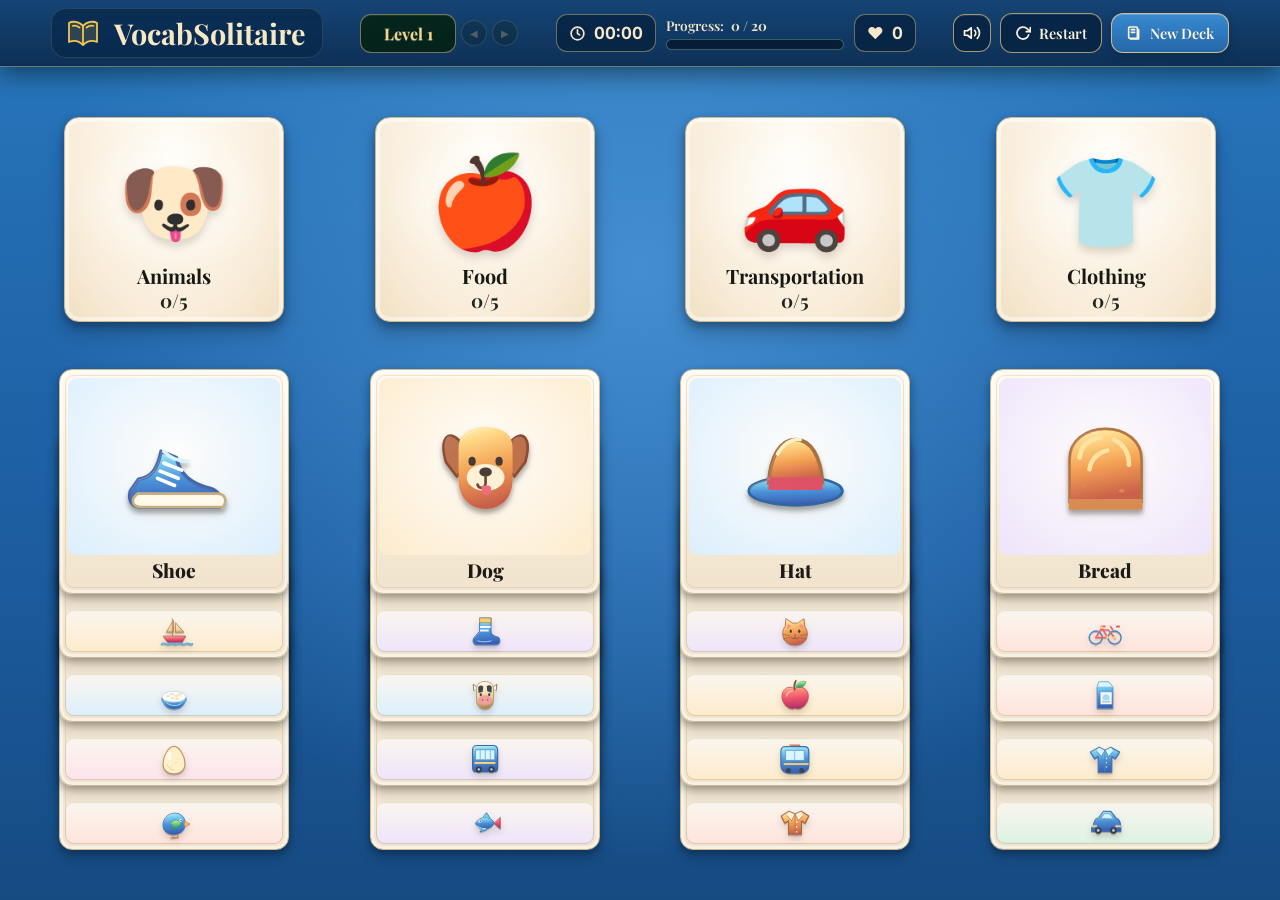
==== commit 8d046a02: "add10" ====
--- a/index.html
+++ b/index.html
@@ -8,7 +8,7 @@
 <link rel="icon" href="data:image/svg+xml,%3Csvg xmlns='http://www.w3.org/2000/svg' viewBox='0 0 24 24'%3E%3Crect x='4' y='2' width='16' height='20' rx='3' fill='%23fcfdf9' stroke='%2334d399' stroke-width='1.6'/%3E%3Ctext x='12' y='16' font-size='10' text-anchor='middle' fill='%2310b981' font-family='sans-serif' font-weight='bold'%3EA%3C/text%3E%3C/svg%3E" />
 <link rel="preconnect" href="https://fonts.googleapis.com" />
 <link rel="preconnect" href="https://fonts.gstatic.com" crossorigin />
-<link href="https://fonts.googleapis.com/css2?family=Inter:wght@400;600;700;800&family=Nunito:wght@700;800;900&display=swap" rel="stylesheet" />
+<link href="https://fonts.googleapis.com/css2?family=Inter:wght@400;600;700;800&family=Nunito:wght@700;800;900&family=Playfair+Display:wght@600;700;800&display=swap" rel="stylesheet" />
 
 <style>
 /* ======================================================================
@@ -52,7 +52,7 @@
   --r-sm: 8px;
   --r-pill: 999px;
 
-  --shadow-card: 0 1px 2px rgba(6, 20, 12, 0.35), 0 6px 14px rgba(6, 20, 12, 0.28);
+  --shadow-card: 0 2px 5px rgba(6, 22, 12, 0.28), 0 7px 16px rgba(5, 18, 10, 0.24);
   --shadow-lift: 0 18px 38px rgba(3, 14, 8, 0.55);
   --shadow-panel: 0 10px 34px rgba(2, 12, 7, 0.5), inset 0 1px 0 rgba(255, 255, 255, 0.06);
 
@@ -60,7 +60,23 @@
   --ease-out: cubic-bezier(0.22, 0.61, 0.36, 1);
 
   --font-main: "Inter", "Segoe UI", system-ui, -apple-system, sans-serif;
-  --font-cards: "Nunito", "Inter", "Segoe UI", system-ui, sans-serif;
+  --font-cards: "Playfair Display", Georgia, "Times New Roman", serif;
+  --font-serif: "Playfair Display", Georgia, "Times New Roman", serif;
+
+  /* ivory & gold card language (reference screenshot) */
+  --ivory: #f7f2e4;
+  --ivory-2: #efe7d2;
+  --ivory-3: #e6dabd;
+  --gold-line: #c9b487;
+  --gold-deep: #b09a5e;
+  --gold-bright: #e4c36a;
+  --ink-dark: #2e2a22;
+
+  /* solitaire column geometry */
+  --card-w: 218px;
+  --card-h: calc(var(--card-w) * 0.95);
+  --card-step: 46px;   /* exposed top strip of each hidden card */
+  --chip-step: 13px;   /* downward fan of sorted cards on a category card */
 }
 
 /* ======================================================================
@@ -650,7 +666,7 @@
 .word-card[data-len="l"] .card-word { font-size: clamp(6.5px, 9.4cqw, 10.5px); }
 .word-card[data-len="xl"] .card-word { font-size: clamp(6px, 8.2cqw, 9.5px); }
 
-.word-card.is-lifting { opacity: 0.35; border-style: dashed; }
+.word-card.is-lifting:not(.drag-ghost) { opacity: 1; border-style: solid; }
 
 .word-card.is-selected {
   outline: 3px solid var(--gold);
@@ -1056,6 +1072,605 @@
 @media (prefers-reduced-motion: reduce) {
   .word-card.is-selected { animation: none; }
 }
+
+/* Reference table layout */
+html {
+  min-height: 100%;
+  background: linear-gradient(180deg, #2876bd, #1c5c9f 62%, #164b82);
+}
+
+body {
+  background:
+    radial-gradient(ellipse at 50% 30%, #438dd0, transparent 66%),
+    linear-gradient(180deg, #2876bd, #1c5c9f 62%, #164b82);
+}
+
+.topbar {
+  flex-wrap: nowrap;
+  gap: 12px;
+  padding: 8px clamp(14px, 4vw, 54px);
+  background: linear-gradient(180deg, rgba(20, 67, 115, 0.98), rgba(12, 45, 82, 0.96));
+  border-bottom-color: rgba(219, 190, 119, 0.45);
+}
+
+.brand {
+  min-width: max-content;
+  gap: 10px;
+  padding: 3px 16px 3px 10px;
+  border: 1px solid rgba(218, 190, 121, 0.17);
+  border-radius: 15px;
+  background: rgba(8, 39, 74, 0.72);
+}
+
+.brand-icon {
+  width: 42px;
+  height: 42px;
+  border: 0;
+  border-radius: 0;
+  background: transparent;
+  box-shadow: none;
+}
+
+.brand-text h1 {
+  color: #f7e8c4;
+  font: 700 clamp(1.15rem, 2.4vw, 1.8rem)/1 var(--font-serif);
+  white-space: nowrap;
+}
+
+.brand-text h1 span { color: inherit; }
+.brand-text p { display: none; }
+.level-group { gap: 5px; }
+
+.level-badge {
+  min-width: 96px;
+  padding: 8px 13px;
+  border-radius: 11px;
+  color: #f4d48c;
+  background: rgba(4, 35, 22, 0.92);
+  border: 1px solid rgba(201, 180, 135, 0.58);
+  box-shadow: inset 0 1px rgba(255,255,255,.08);
+  font: 700 1rem var(--font-serif);
+  letter-spacing: 0;
+}
+
+.level-total { display: none; }
+.lvl-btn { width: 26px; height: 26px; font-size: 0.62rem; }
+
+.stats-pill {
+  gap: 10px;
+  padding: 0;
+  border: 0;
+  border-radius: 0;
+  background: transparent;
+}
+
+.stat-time,
+.stat-errors {
+  min-width: 0;
+  padding: 8px 12px;
+  border: 1px solid rgba(201, 180, 135, 0.52);
+  border-radius: 11px;
+  color: #f6e8cc;
+  background: rgba(8, 38, 70, 0.94);
+}
+
+.progress-stat {
+  display: grid;
+  gap: 5px;
+  min-width: 178px;
+  color: #f1e4c8;
+  font: 600 0.85rem var(--font-serif);
+  white-space: nowrap;
+}
+
+.progress-label b { margin-left: 4px; font-weight: 700; }
+.progress-track {
+  display: block;
+  height: 11px;
+  overflow: hidden;
+  border: 1px solid rgba(160, 204, 174, 0.36);
+  border-radius: 99px;
+  background: rgba(5, 28, 53, 0.92);
+}
+
+.progress-track > span {
+  display: block;
+  width: 0;
+  height: 100%;
+  border-radius: inherit;
+  background: linear-gradient(90deg, #05c987, #35e7a4);
+  box-shadow: 0 0 10px rgba(16, 216, 143, 0.45);
+  transition: width 240ms ease;
+}
+
+.stat-errors { color: #f6e8cc; }
+.stat-errors span:first-child { font-size: 1.02rem; }
+.topbar-actions { gap: 9px; }
+
+.topbar-actions .btn {
+  padding: 9px 14px;
+  border: 1px solid rgba(225, 194, 126, 0.74);
+  border-radius: 12px;
+  color: #fff5dc;
+  background: rgba(8, 38, 70, 0.96);
+  box-shadow: inset 0 1px rgba(255,255,255,.09);
+  font: 600 0.9rem var(--font-serif);
+}
+
+.topbar-actions .btn-amber { color: #fff5dc; }
+.topbar-actions #btn-decks {
+  border-color: rgba(230, 199, 137, 0.88);
+  background: linear-gradient(180deg, #3989d2, #2468a8);
+  box-shadow: inset 0 1px rgba(255, 255, 255, 0.22), 0 3px 10px rgba(2, 18, 39, 0.28);
+}
+.topbar-actions .btn-icon { width: 38px; height: 38px; padding: 8px; }
+
+#modal-decks .modal-card {
+  background:
+    radial-gradient(ellipse at 50% 30%, #438dd0, transparent 66%),
+    linear-gradient(180deg, #2876bd, #1c5c9f 62%, #164b82);
+  border-color: rgba(219, 190, 119, 0.78);
+}
+
+#modal-decks .modal-sub,
+#modal-decks .deck-tagline { color: #c8e2fb; }
+
+#modal-decks .modal-close {
+  color: #e7f2ff;
+  background: #123f6c;
+  border-color: rgba(190, 218, 246, 0.45);
+}
+
+#modal-decks .modal-close:hover { border-color: var(--gold); }
+
+#modal-decks .deck-option {
+  color: #f2f8ff;
+  background: rgba(10, 47, 84, 0.78);
+  border-color: rgba(168, 204, 238, 0.34);
+}
+
+#modal-decks .deck-option:hover {
+  background: rgba(39, 112, 177, 0.82);
+  border-color: rgba(219, 190, 119, 0.74);
+}
+
+#modal-decks .deck-option.is-current {
+  background: rgba(49, 126, 190, 0.62);
+  border-color: var(--gold);
+}
+
+#modal-decks .deck-emoji {
+  background: rgba(107, 171, 226, 0.18);
+  border-color: rgba(168, 204, 238, 0.42);
+}
+
+#modal-decks .deck-name .current-tag {
+  color: #103b68;
+  background: #d5eaff;
+}
+
+#modal-decks .deck-cats span {
+  color: #e2f1ff;
+  background: rgba(5, 32, 59, 0.68);
+  border-color: rgba(168, 204, 238, 0.32);
+}
+
+#modal-decks .deck-go { color: #f5d98f; }
+main { width: min(100%, 1120px); padding: 18px 24px 30px; }
+.category-section { margin-bottom: 34px; }
+
+.foundations-row {
+  grid-template-columns: repeat(4, minmax(0, 1fr));
+  gap: clamp(12px, 4vw, 56px);
+  width: min(100%, 850px);
+}
+
+.foundation {
+  padding: 0;
+  border: 0;
+  border-radius: 13px;
+}
+
+.pile-slot {
+  width: 100%;
+  max-width: 166px;
+  aspect-ratio: 0.82;
+  margin: 0 auto;
+  overflow: hidden;
+  border: 1px solid #cdb98d;
+  border-radius: 15px;
+  background:
+    radial-gradient(ellipse at 50% 18%, #fffdf7 0%, #f9edda 68%, #f0dfc1 100%);
+  box-shadow: 0 4px 8px rgba(0, 0, 0, .28), 0 12px 18px rgba(0, 0, 0, .18), inset 0 0 0 4px rgba(255,255,255,.45);
+}
+
+.pile-base {
+  display: none;
+}
+
+.category-art {
+  display: grid;
+  place-items: center;
+  position: absolute;
+  inset: 10px 10px 48px;
+  border-radius: 10px;
+  background: radial-gradient(ellipse at center, rgba(255,255,255,.72), transparent 72%);
+}
+
+.category-emoji {
+  font-size: clamp(58px, 7vw, 92px);
+  line-height: 1;
+  filter: drop-shadow(0 5px 4px rgba(53, 34, 8, .18));
+}
+
+.card-illustration {
+  display: block;
+  width: clamp(78px, 10vw, 118px);
+  height: auto;
+  max-width: 100%;
+  overflow: visible;
+}
+
+.category-art .card-illustration {
+  width: clamp(68px, 8.5vw, 104px);
+}
+.category-title {
+  position: absolute;
+  left: 7px;
+  right: 7px;
+  bottom: 8px;
+  z-index: 2;
+  display: grid;
+  gap: 1px;
+  justify-items: center;
+  color: #171813;
+  font: 700 clamp(.9rem, 1.55vw, 1.25rem)/1.12 var(--font-serif);
+  text-align: center;
+}
+
+.category-title [data-count] {
+  color: #24241f;
+  font: 700 .95em var(--font-serif);
+  padding: 0;
+  border: 0;
+  border-radius: 0;
+  background: transparent;
+}
+
+.foundation-head { display: none; }
+.pile-stack { inset: auto 6px 47px; height: 28px; z-index: 3; }
+.pile-chip {
+  bottom: 0;
+  padding: 3px 6px;
+  font-size: .64rem;
+  transform: translateX(-50%) translateY(calc(var(--i) * -7px)) rotate(var(--rot, 0deg));
+}
+.pile-hint {
+  top: auto;
+  bottom: 48px;
+  padding: 3px 8px;
+  font-size: .58rem;
+  opacity: 0;
+  transition: opacity 140ms ease;
+}
+
+.foundation.drop-hover .pile-hint { opacity: 1; }
+.foundation.drop-hover .pile-slot { transform: translateY(-3px) scale(1.025); }
+.foundation.is-complete .pile-slot { box-shadow: 0 0 0 3px var(--gold), 0 0 24px rgba(245,196,81,.32); }
+
+.deck-area {
+  --card-w: 166px;
+  --card-step: 49px;
+  display: grid;
+  grid-template-columns: repeat(4, minmax(0, 1fr));
+  justify-items: center;
+  align-items: start;
+  gap: 0 clamp(12px, 4vw, 56px);
+  width: min(100%, 850px);
+  min-height: 390px;
+  margin: 0 auto;
+  padding: 0;
+}
+
+.tableau-column {
+  position: relative;
+  width: min(100%, var(--card-w));
+  height: calc(190px + 4 * var(--card-step));
+}
+
+.word-card {
+  position: absolute;
+  left: 0;
+  top: calc(var(--stack-index, 0) * var(--card-step));
+  width: 100%;
+  height: 190px;
+  margin: 0;
+  overflow: hidden;
+  border: 1px solid #cdb98d;
+  border-radius: 13px;
+  background: linear-gradient(180deg, #fffaf0, #f1e3cc);
+  box-shadow: 0 3px 7px rgba(0,0,0,.27), 0 8px 14px rgba(0,0,0,.16), inset 0 0 0 3px rgba(255,255,255,.45);
+  transform: none;
+  z-index: calc(10 - var(--stack-index, 0));
+}
+
+.word-card::after {
+  inset: 5px;
+  border: 1px solid rgba(166, 133, 77, .2);
+  border-radius: 9px;
+}
+
+.word-card.is-stacked {
+  pointer-events: none;
+}
+
+.word-card.is-stacked .card-word { visibility: hidden; }
+.word-card.is-stacked .card-art {
+  position: absolute;
+  right: 5px;
+  bottom: 5px;
+  left: 5px;
+  height: 42px;
+  min-height: 42px;
+  margin: 0;
+  padding: 0;
+  background: linear-gradient(180deg, rgba(255, 255, 255, .62), var(--tint, #f4ecdb));
+  box-shadow: inset 0 0 0 1px rgba(94, 70, 28, .1);
+}
+.word-card.is-stacked .card-emoji { font-size: 36px; }
+.word-card.is-stacked .card-illustration { width: 36px; height: 36px; }
+
+.word-card:hover,
+.word-card.is-selected {
+  transform: translateY(-3px);
+  z-index: 20;
+}
+
+.card-art {
+  flex: 1;
+  min-height: 0;
+  margin: 8px 8px 0;
+  aspect-ratio: auto;
+  border-radius: 9px;
+  background: radial-gradient(ellipse at 50% 45%, rgba(255,255,255,.85), var(--tint, #f4ecdb));
+  box-shadow: none;
+}
+
+.card-emoji {
+  font-size: clamp(48px, 5.5vw, 76px);
+  filter: drop-shadow(0 4px 3px rgba(40, 24, 4, .16));
+}
+
+.word-card .card-illustration {
+  width: clamp(82px, 9vw, 116px);
+  height: auto;
+}
+
+.pile-chip .card-illustration { width: 22px; height: 22px; }
+
+.card-word {
+  flex: none;
+  min-height: 38px;
+  padding: 5px 8px 10px;
+  color: #1b1a16;
+  font-size: clamp(1rem, 1.5vw, 1.25rem);
+  overflow-wrap: anywhere;
+}
+
+.word-card[data-len="m"] .card-word,
+.word-card[data-len="l"] .card-word,
+.word-card[data-len="xl"] .card-word { font-size: clamp(.78rem, 1.2vw, 1rem); }
+
+.deck-empty {
+  grid-column: 1 / -1;
+  width: 100%;
+  padding: 40px 12px;
+  border: 1px solid rgba(219,190,119,.35);
+  border-radius: 16px;
+  background: rgba(2, 29, 17, .6);
+}
+
+.app-footer { display: none; }
+
+@media (max-width: 900px) {
+  .topbar { flex-wrap: wrap; justify-content: space-between; }
+  .brand { order: 0; }
+  .level-group { order: 1; margin-left: auto; }
+  .stats-pill { order: 2; }
+  .topbar-actions { order: 3; }
+  main { width: min(100%, 760px); }
+  .foundations-row, .deck-area { width: min(100%, 640px); gap: 14px; }
+  .pile-slot { max-width: 150px; }
+  .deck-area { --card-w: 150px; --card-step: 44px; min-height: 360px; }
+  .tableau-column { height: calc(176px + 4 * var(--card-step)); }
+  .word-card { height: 176px; }
+}
+
+@media (max-width: 600px) {
+  .topbar { gap: 7px; padding: 8px 10px; }
+  .brand { order: 0; padding: 2px 7px; }
+  .brand-icon { width: 32px; height: 32px; }
+  .brand-text h1 { font-size: 1.05rem; }
+  .level-group { order: 1; margin-left: 0; }
+  .stats-pill { order: 2; margin-left: auto; gap: 5px; }
+  .progress-stat { min-width: 104px; font-size: .7rem; }
+  .progress-track { height: 8px; }
+  .stat-time, .stat-errors { padding: 6px 7px; font-size: .75rem; }
+  .topbar-actions { order: 3; width: 100%; justify-content: center; }
+  .topbar-actions .btn { padding: 7px 12px; font-size: .78rem; }
+  .topbar-actions .btn-icon { width: 32px; height: 32px; }
+  main { padding: 14px 12px 24px; }
+  .category-section { margin-bottom: 22px; }
+  .foundations-row, .deck-area { width: min(100%, 410px); gap: 12px 18px; }
+  .foundations-row { grid-template-columns: repeat(2, minmax(0, 1fr)); }
+  .pile-slot { max-width: 136px; }
+  .category-art { inset: 6px 6px 39px; }
+  .category-emoji { font-size: clamp(46px, 13vw, 70px); }
+  .category-title { bottom: 6px; font-size: clamp(.72rem, 3.7vw, 1rem); }
+  .category-title [data-count] { font-size: .85em; }
+  .pile-stack { bottom: 38px; height: 24px; }
+  .pile-chip { padding: 2px 5px; font-size: .56rem; }
+  .deck-area { grid-template-columns: repeat(2, minmax(0, 1fr)); --card-w: 136px; --card-step: 38px; min-height: 0; }
+  .tableau-column { height: calc(156px + 4 * var(--card-step)); }
+  .word-card { height: 156px; }
+  .card-art { margin: 6px 6px 0; }
+  .card-emoji { font-size: clamp(44px, 12vw, 62px); }
+  .word-card.is-stacked .card-emoji { font-size: 32px; }
+  .word-card .card-illustration { width: clamp(62px, 21vw, 86px); }
+  .category-art .card-illustration { width: clamp(54px, 16vw, 74px); }
+  .word-card.is-stacked .card-illustration { width: 30px; height: 30px; }
+  .card-word { min-height: 34px; padding-bottom: 7px; font-size: .98rem; }
+  .word-card[data-len="m"] .card-word,
+  .word-card[data-len="l"] .card-word,
+  .word-card[data-len="xl"] .card-word { font-size: .78rem; }
+}
+
+@media (max-width: 370px) {
+  .brand-text h1 { font-size: .9rem; }
+  .brand-icon { width: 28px; }
+  .level-badge { min-width: 74px; padding: 6px 8px; font-size: .8rem; }
+  .lvl-btn { width: 22px; height: 22px; }
+  .progress-stat { min-width: 88px; }
+  .stat-errors span:first-child { display: none; }
+  .foundations-row, .deck-area { gap: 10px; }
+  .pile-slot { max-width: 126px; }
+  .deck-area { --card-w: 126px; }
+}
+
+/* Fill the viewport with a fluid, responsive game table. */
+html,
+body { min-height: 100%; }
+
+body { min-height: 100vh; min-height: 100dvh; }
+
+main {
+  display: flex;
+  flex: 1 0 auto;
+  flex-direction: column;
+  justify-content: space-evenly;
+  gap: clamp(10px, 1.6vh, 18px);
+  width: 100%;
+  max-width: none;
+  padding: clamp(10px, 1.8vh, 18px) clamp(14px, 3.5vw, 52px);
+}
+
+.category-section { margin: 0; }
+
+.foundations-row,
+.deck-area {
+  width: min(100%, 1320px);
+}
+
+.foundations-row {
+  gap: clamp(12px, 4vw, 56px);
+}
+
+.pile-slot {
+  width: min(100%, clamp(160px, 18vw, 220px));
+  max-width: none;
+  height: clamp(150px, 23vh, 205px);
+  aspect-ratio: auto;
+}
+
+.deck-area {
+  --card-w: clamp(166px, 18vw, 232px);
+  --card-h: clamp(168px, 25vh, 230px);
+  --card-step: clamp(36px, 7.2vh, 64px);
+  min-height: 0;
+}
+
+.tableau-column {
+  height: calc(var(--card-h) + 4 * var(--card-step));
+}
+
+.word-card { height: var(--card-h); }
+
+@media (max-height: 700px) and (min-width: 601px) {
+  .pile-slot { height: clamp(126px, 22vh, 160px); }
+  .deck-area {
+    --card-h: clamp(132px, 23vh, 176px);
+    --card-step: clamp(30px, 6.5vh, 46px);
+  }
+}
+
+@media (max-width: 600px) {
+  main {
+    flex: 1 0 auto;
+    justify-content: flex-start;
+    gap: 12px;
+    padding: 10px 10px 14px;
+  }
+
+  .foundations-row,
+  .deck-area { width: min(100%, 410px); }
+  .foundations-row { gap: 8px 12px; }
+  .pile-slot {
+    width: min(100%, 136px);
+    height: clamp(106px, 13vh, 128px);
+  }
+  .category-art { inset: 5px 5px 34px; }
+  .category-emoji { font-size: clamp(40px, 12vw, 54px); }
+  .category-title {
+    left: 4px;
+    right: 4px;
+    bottom: 4px;
+    font-size: clamp(.66rem, 3.4vw, .85rem);
+  }
+  .category-title [data-count] { font-size: .82em; }
+
+  .deck-area {
+    --card-w: clamp(126px, 36vw, 160px);
+    --card-h: clamp(106px, 13vh, 132px);
+    --card-step: clamp(22px, 3.1vh, 28px);
+    gap: 8px 18px;
+  }
+}
+
+@media (min-width: 769px) and (max-width: 1100px) {
+  .topbar {
+    flex-wrap: wrap;
+    justify-content: center;
+  }
+
+  .topbar-actions {
+    flex-basis: 100%;
+    justify-content: center;
+  }
+}
+
+@media (max-width: 370px) {
+  .topbar {
+    display: grid;
+    grid-template-columns: minmax(0, 1fr);
+    justify-items: center;
+    gap: 6px;
+  }
+
+  .level-group {
+    grid-row: 1;
+    justify-content: center;
+    margin: 0;
+  }
+
+  .stats-pill {
+    grid-row: 2;
+    justify-content: center;
+    width: auto;
+    max-width: 100%;
+    margin: 0;
+  }
+
+  .topbar-actions {
+    grid-row: 3;
+    width: 100%;
+    justify-content: center;
+    margin: 0;
+  }
+
+  .deck-area {
+    --card-w: clamp(100px, 36vw, 160px);
+  }
+}
 </style>
 </head>
 <body>
@@ -1064,23 +1679,22 @@
 <header class="topbar">
   <div class="brand">
     <div class="brand-icon" aria-hidden="true">
-      <svg viewBox="0 0 24 24" width="24" height="24" fill="none" stroke="currentColor" stroke-width="1.9" stroke-linecap="round" stroke-linejoin="round">
-        <rect x="3.5" y="4.5" width="9.5" height="14.5" rx="2.2" transform="rotate(-9 8.25 11.75)"></rect>
-        <rect x="11" y="4" width="9.5" height="14.5" rx="2.2" transform="rotate(9 15.75 11.25)"></rect>
-        <path d="M12 9.2l.9 1.8 2 .3-1.45 1.4.35 2-1.8-.95-1.8.95.35-2L9.1 11.3l2-.3z" fill="currentColor" stroke="none"></path>
+      <svg viewBox="0 0 32 28" width="32" height="28" fill="none" stroke="currentColor" stroke-width="1.8" stroke-linejoin="round" aria-hidden="true">
+        <path d="M16 7C12 2 5 2 2 4v19c5-2 10-1 14 3 4-4 9-5 14-3V4c-3-2-10-2-14 3Z" fill="rgba(245,196,81,.16)"></path>
+        <path d="M16 7v19M5 7c3-1 6 0 8 2m14-2c-3-1-6 0-8 2"></path>
       </svg>
     </div>
     <div class="brand-text">
       <h1>Vocab<span>Solitaire</span></h1>
-      <p>CATEGORIZE &amp; MASTER WORDS</p>
+      <p>WORD-CATEGORY SOLITAIRE</p>
     </div>
   </div>
 
   <div class="level-group" role="group" aria-label="Level selection">
+    <div class="level-badge" id="level-badge" title="Current level">
+    Level&nbsp;<span id="level-value">1</span><span class="level-total">/15</span>
+    </div>
     <button class="lvl-btn" id="btn-level-prev" title="Previous unlocked level" aria-label="Previous level">◀</button>
-    <div class="level-badge" id="level-badge" title="Current level">
-      LEVEL&nbsp;<span id="level-value">01</span><span class="level-total">/15</span>
-    </div>
     <button class="lvl-btn" id="btn-level-next" title="Next unlocked level" aria-label="Next level">▶</button>
   </div>
 
@@ -1091,17 +1705,12 @@
       </svg>
       <span id="time-value">00:00</span>
     </span>
-    <span class="stat stat-score" id="stat-score" title="Correct cards">
-      <svg viewBox="0 0 24 24" width="15" height="15" fill="none" stroke="currentColor" stroke-width="3" stroke-linecap="round" stroke-linejoin="round">
-        <polyline points="20 6 9 17 4 12"></polyline>
-      </svg>
-      <span id="score-value">0 / 20</span>
+    <span class="progress-stat" id="stat-score" title="Correct cards">
+      <span class="progress-label">Progress: <b id="score-value">0 / 20</b></span>
+      <span class="progress-track" aria-hidden="true"><span id="progress-fill"></span></span>
     </span>
     <span class="stat stat-errors" id="stat-errors" title="Mistakes">
-      <svg viewBox="0 0 24 24" width="15" height="15" fill="none" stroke="currentColor" stroke-width="2.4" stroke-linecap="round" stroke-linejoin="round">
-        <path d="M10.29 3.86L1.82 18a2 2 0 0 0 1.71 3h16.94a2 2 0 0 0 1.71-3L13.71 3.86a2 2 0 0 0-3.42 0z"></path>
-        <line x1="12" y1="9" x2="12" y2="13"></line><line x1="12" y1="17" x2="12.01" y2="17"></line>
-      </svg>
+      <span aria-hidden="true">❤️</span>
       <span id="errors-value">0</span>
     </span>
   </div>
@@ -1125,32 +1734,24 @@
     </button>
     <button class="btn btn-amber" id="btn-decks" title="Choose a vocabulary deck">
       <svg viewBox="0 0 24 24" width="16" height="16" fill="none" stroke="currentColor" stroke-width="2.4" stroke-linecap="round" stroke-linejoin="round">
-        <rect x="3" y="3" width="7" height="7" rx="1.5"></rect><rect x="14" y="3" width="7" height="7" rx="1.5"></rect>
-        <rect x="14" y="14" width="7" height="7" rx="1.5"></rect><rect x="3" y="14" width="7" height="7" rx="1.5"></rect>
+        <rect x="4" y="3" width="13" height="17" rx="1.5"></rect><path d="M8 7h5M8 11h5"></path><path d="M19 7v14H7"></path>
       </svg>
-      Decks
+      New Deck
     </button>
   </div>
 </header>
 
 <!-- ============================ PLAY FIELD ============================ -->
 <main>
-  <section aria-label="Target categories">
-    <h2 class="section-label">🃏 Foundation Piles <small>— drop each word on the category it belongs to</small></h2>
+  <section class="category-section" aria-label="Target categories">
     <div class="foundations-row" id="foundations-row"><!-- rendered by JS --></div>
   </section>
 
-  <div class="deck-divider">
-    <span class="mini-stack" aria-hidden="true"><span class="mini-back"></span><span class="mini-back"></span><span class="mini-back"></span></span>
-    <span class="divider-title">Shuffled Deck</span>
-    <span class="left-badge" id="cards-left">20 Left</span>
-  </div>
-
   <section class="deck-area" id="deck-area" aria-label="Word cards to sort"><!-- rendered by JS --></section>
 </main>
 
 <footer class="app-footer">
-  <p class="footer-note">Drag each word into the category it belongs to — any order you like. On touch screens: tap a card, then tap a pile. Wrong drops just bounce back!</p>
+  <p class="footer-note">Drag each word onto its category — or tap a card, then tap a category.</p>
 </footer>
 
 <!-- ============================ DECKS MODAL ============================ -->
@@ -1212,9 +1813,9 @@
       id: "starter", emoji: "🎴", name: "Starter Basics",
       tagline: "Classic everyday categories — perfect first shuffle.",
       categories: [
-        { id: "animals", name: "Animals", icon: "🐾", color: "#f59e0b", soft: "rgba(245, 158, 11, 0.2)", line: "rgba(245, 158, 11, 0.55)" },
-        { id: "food", name: "Food", icon: "🍴", color: "#ef4444", soft: "rgba(239, 68, 68, 0.2)", line: "rgba(239, 68, 68, 0.55)" },
-        { id: "transport", name: "Transportation", icon: "✈️", color: "#3b82f6", soft: "rgba(59, 130, 246, 0.2)", line: "rgba(59, 130, 246, 0.55)" },
+        { id: "animals", name: "Animals", icon: "🐶", color: "#f59e0b", soft: "rgba(245, 158, 11, 0.2)", line: "rgba(245, 158, 11, 0.55)" },
+        { id: "food", name: "Food", icon: "🍎", color: "#ef4444", soft: "rgba(239, 68, 68, 0.2)", line: "rgba(239, 68, 68, 0.55)" },
+        { id: "transport", name: "Transportation", icon: "🚗", color: "#3b82f6", soft: "rgba(59, 130, 246, 0.2)", line: "rgba(59, 130, 246, 0.55)" },
         { id: "clothing", name: "Clothing", icon: "👕", color: "#a855f7", soft: "rgba(168, 85, 247, 0.2)", line: "rgba(168, 85, 247, 0.55)" }
       ],
       levels: [
@@ -1509,9 +2110,149 @@
     "Map":"🗺️","Maestro":"🎩","Envy":"💚","Requiem":"🪦"
   };
 
+  function svgArt(id, art) {
+    var key = "vocab-art-" + id;
+    art = art.replace(/url\(#vocab-art-(?:dog-)?(main|blue|green|red|cream)\)/g, "url(#" + key + "-$1)");
+    return '<svg class="card-illustration" viewBox="0 0 128 128" role="img" aria-hidden="true">' +
+      '<defs>' +
+      '<linearGradient id="' + key + '-main" x1="0" y1="0" x2=".18" y2="1">' +
+      '<stop offset="0" stop-color="#fff5cf"/><stop offset=".18" stop-color="#ffd985"/><stop offset=".56" stop-color="#f4a04f"/><stop offset="1" stop-color="#c95f46"/>' +
+      '</linearGradient>' +
+      '<linearGradient id="' + key + '-blue" x1="0" y1="0" x2=".08" y2="1">' +
+      '<stop offset="0" stop-color="#c8f5ff"/><stop offset=".16" stop-color="#83d8f5"/><stop offset=".55" stop-color="#438fd7"/><stop offset="1" stop-color="#355bb0"/>' +
+      '</linearGradient>' +
+      '<linearGradient id="' + key + '-green" x1="0" y1="0" x2=".08" y2="1">' +
+      '<stop offset="0" stop-color="#e2ffb8"/><stop offset=".18" stop-color="#a9ea82"/><stop offset=".58" stop-color="#55bf79"/><stop offset="1" stop-color="#25866d"/>' +
+      '</linearGradient>' +
+      '<linearGradient id="' + key + '-red" x1="0" y1="0" x2=".08" y2="1">' +
+      '<stop offset="0" stop-color="#ffd0ac"/><stop offset=".16" stop-color="#ff8879"/><stop offset=".55" stop-color="#ed4d69"/><stop offset="1" stop-color="#aa2e65"/>' +
+      '</linearGradient>' +
+      '<linearGradient id="' + key + '-cream" x1="0" y1="0" x2=".08" y2="1">' +
+      '<stop offset="0" stop-color="#fffefa"/><stop offset=".2" stop-color="#fff1ce"/><stop offset=".64" stop-color="#e8d09c"/><stop offset="1" stop-color="#ad8056"/>' +
+      '</linearGradient>' +
+      '<filter id="' + key + '-shadow" x="-30%" y="-30%" width="160%" height="170%">' +
+      '<feGaussianBlur in="SourceAlpha" stdDeviation="2.5" result="shadow-blur"/>' +
+      '<feOffset in="shadow-blur" dx="0" dy="5" result="shadow-offset"/>' +
+      '<feComponentTransfer in="shadow-offset" result="soft-shadow"><feFuncA type="linear" slope=".24"/></feComponentTransfer>' +
+      '<feGaussianBlur in="SourceAlpha" stdDeviation="1.1" result="surface"/>' +
+      '<feSpecularLighting in="surface" surfaceScale="3" specularConstant=".48" specularExponent="22" lighting-color="#fff" result="shine">' +
+      '<fePointLight x="-90" y="-110" z="170"/>' +
+      '</feSpecularLighting>' +
+      '<feComposite in="shine" in2="SourceAlpha" operator="in" result="surface-shine"/>' +
+      '<feComponentTransfer in="surface-shine" result="soft-shine"><feFuncA type="linear" slope=".34"/></feComponentTransfer>' +
+      '<feMerge><feMergeNode in="soft-shadow"/><feMergeNode in="SourceGraphic"/><feMergeNode in="soft-shine"/></feMerge>' +
+      '</filter>' +
+      '</defs><g filter="url(#' + key + '-shadow)">' + art + '</g></svg>';
+  }
+
+  var SVG_ART = {
+    Dog: svgArt("dog",
+      '<path d="M38 39C24 20 12 31 20 59l12 16 14-16M90 39c14-19 26-8 18 20L96 75 82 59" fill="#bd7046" stroke="#8b4d35" stroke-width="3" stroke-linejoin="round"/>' +
+      '<path d="M34 43c0-15 12-23 30-23s30 8 30 23v35c0 21-13 33-30 33S34 99 34 78Z" fill="url(#vocab-art-dog-main)"/>' +
+      '<ellipse cx="49" cy="58" rx="4" ry="5" fill="#3e302b"/><ellipse cx="79" cy="58" rx="4" ry="5" fill="#3e302b"/>' +
+      '<ellipse cx="64" cy="76" rx="21" ry="15" fill="#fff0d5"/><ellipse cx="64" cy="70" rx="7" ry="5" fill="#44342e"/>' +
+      '<path d="M64 75v7c0 7-8 7-9 2" fill="none" stroke="#714333" stroke-width="3" stroke-linecap="round"/>' +
+      '<path d="M62 85h5c5 0 4 10-2 11-6-1-8-11-3-11Z" fill="#f06b7a"/>'),
+    Cat: svgArt("cat",
+      '<path d="m29 48 3-28 25 17c5-2 10-2 15 0l24-17 3 29c7 9 10 18 8 31-4 22-20 34-43 34S25 101 21 79c-2-13 1-23 8-31Z" fill="url(#vocab-art-dog-main)" stroke="#b56840" stroke-width="3" stroke-linejoin="round"/>' +
+      '<path d="m38 39 13 7-15 12ZM90 39l-13 7 15 12Z" fill="#f58a89"/>' +
+      '<ellipse cx="49" cy="65" rx="4" ry="6" fill="#39413e"/><ellipse cx="79" cy="65" rx="4" ry="6" fill="#39413e"/>' +
+      '<path d="m60 77 4-3 4 3-4 5Z" fill="#d95a70"/><path d="M64 82v7m0 0c-6 6-12 2-12-2m12 2c6 6 12 2 12-2" fill="none" stroke="#714333" stroke-width="2.5" stroke-linecap="round"/>' +
+      '<path d="M47 81 22 76m25 11-24 4m58-10 25-5m-25 12 24 4" fill="none" stroke="#8c5841" stroke-width="2" stroke-linecap="round"/>'),
+    Cow: svgArt("cow",
+      '<path d="m37 38-15-13 2 23m67-10 15-13-2 23" fill="#fff5de" stroke="#9b6952" stroke-width="3" stroke-linejoin="round"/>' +
+      '<path d="M34 43c0-18 13-27 30-27s30 9 30 27v37c0 21-13 34-30 34S34 101 34 80Z" fill="url(#vocab-art-cream)" stroke="#b59162" stroke-width="3"/>' +
+      '<path d="M40 43c-3-11 10-17 18-9l-2 18-15 5Zm48-1c3-11-10-17-18-9l2 18 15 5Z" fill="#373d45"/>' +
+      '<ellipse cx="49" cy="63" rx="4" ry="5" fill="#3e302b"/><ellipse cx="79" cy="63" rx="4" ry="5" fill="#3e302b"/>' +
+      '<ellipse cx="64" cy="82" rx="25" ry="17" fill="#f29b9b"/><circle cx="55" cy="81" r="3" fill="#a85f66"/><circle cx="73" cy="81" r="3" fill="#a85f66"/>'),
+    Fish: svgArt("fish",
+      '<path d="M30 65C45 39 82 37 98 64c-17 28-53 28-68 1Z" fill="url(#vocab-art-blue)" stroke="#3575c2" stroke-width="3"/>' +
+      '<path d="m96 64 22-20v40L96 65Z" fill="url(#vocab-art-red)" stroke="#b54862" stroke-width="3" stroke-linejoin="round"/>' +
+      '<path d="M57 43 69 27l13 19m-26 35-10 15 25-9" fill="#6cd2d1" stroke="#3575c2" stroke-width="3" stroke-linejoin="round"/>' +
+      '<circle cx="46" cy="58" r="5" fill="#fff"/><circle cx="47" cy="58" r="2.5" fill="#263958"/>' +
+      '<path d="M37 75c10 8 20 10 30 9" fill="none" stroke="#b6efff" stroke-width="3" stroke-linecap="round"/>'),
+    Bird: svgArt("bird",
+      '<path d="M25 71c0-23 18-42 42-42 22 0 37 15 37 37 0 23-17 39-41 39-22 0-38-13-38-34Z" fill="url(#vocab-art-blue)" stroke="#3875ba" stroke-width="3"/>' +
+      '<path d="M52 65c13-17 30-13 37 1-7 16-22 23-37 19 7-6 10-13 0-20Z" fill="url(#vocab-art-green)" stroke="#438c65" stroke-width="2"/>' +
+      '<path d="m101 58 20 9-20 9Z" fill="#ffbd62" stroke="#c98142" stroke-width="2" stroke-linejoin="round"/>' +
+      '<circle cx="88" cy="55" r="5" fill="#fff"/><circle cx="89" cy="55" r="2.5" fill="#293c5c"/>' +
+      '<path d="M59 105v10m18-10v10m-25 2h18m-10-2h19" fill="none" stroke="#bd7743" stroke-width="3" stroke-linecap="round"/>'),
+    Apple: svgArt("apple",
+      '<path d="M64 43c-16-14-44-5-46 22-2 23 17 48 37 48 5 0 7-3 9-3s5 3 10 3c20 0 39-25 37-48-2-27-30-36-47-22Z" fill="url(#vocab-art-red)" stroke="#c9474f" stroke-width="3"/>' +
+      '<path d="M63 45c-4-13-1-23 4-32" fill="none" stroke="#79502d" stroke-width="6" stroke-linecap="round"/>' +
+      '<path d="M68 29c12-17 30-14 35-13-5 17-19 25-34 21Z" fill="url(#vocab-art-green)" stroke="#4a9a5a" stroke-width="2"/>' +
+      '<path d="M34 67c3-11 11-16 19-17" fill="none" stroke="#ffc4a1" stroke-width="5" stroke-linecap="round"/>'),
+    Egg: svgArt("egg",
+      '<path d="M64 19c-20 0-39 35-39 62 0 23 17 36 39 36s39-13 39-36c0-27-19-62-39-62Z" fill="#fff0c9" stroke="#bd945d" stroke-width="4"/>' +
+      '<ellipse cx="48" cy="53" rx="7" ry="15" fill="#fff" opacity=".72"/><circle cx="79" cy="62" r="2" fill="#e7d19f"/><circle cx="71" cy="77" r="2" fill="#e7d19f"/><circle cx="54" cy="91" r="2" fill="#e7d19f"/>' +
+      '<path d="M40 84c4 13 14 19 25 19" fill="none" stroke="#e3c993" stroke-width="3" stroke-linecap="round"/>'),
+    Milk: svgArt("milk",
+      '<path d="M42 17h35l15 19v76H36V36l6-19Z" fill="url(#vocab-art-blue)" stroke="#4d91c5" stroke-width="3" stroke-linejoin="round"/>' +
+      '<path d="M42 17 36 36h57L77 17Z" fill="#d9f6ff" stroke="#75b9df" stroke-width="3" stroke-linejoin="round"/>' +
+      '<path d="M48 54h40v43H48Z" rx="8" fill="#fffdf3" opacity=".94"/>' +
+      '<path d="M56 69c5-10 18-10 24 0v14H56Z" fill="#a5daf1"/><path d="M55 88h26" stroke="#69aed8" stroke-width="3" stroke-linecap="round"/>'),
+    Rice: svgArt("rice",
+      '<ellipse cx="64" cy="78" rx="46" ry="19" fill="#7cb8df"/><path d="M22 75c4 26 19 39 42 39s38-13 42-39Z" fill="url(#vocab-art-blue)" stroke="#4488bb" stroke-width="3"/>' +
+      '<ellipse cx="64" cy="70" rx="42" ry="19" fill="#fffdf2" stroke="#c6d5df" stroke-width="3"/>' +
+      '<g fill="#f3e6ce" stroke="#ddceb1" stroke-width="1"><ellipse cx="43" cy="68" rx="7" ry="3"/><ellipse cx="57" cy="61" rx="7" ry="3"/><ellipse cx="72" cy="67" rx="7" ry="3"/><ellipse cx="84" cy="62" rx="7" ry="3"/><ellipse cx="59" cy="75" rx="7" ry="3"/><ellipse cx="75" cy="77" rx="7" ry="3"/></g>' +
+      '<path d="M39 92c9 11 40 15 52 0" fill="none" stroke="#b8e4f5" stroke-width="3" stroke-linecap="round"/>'),
+    Bread: svgArt("bread",
+      '<path d="M24 56c0-20 17-34 40-34s40 14 40 34v47H24Z" fill="url(#vocab-art-main)" stroke="#b6743d" stroke-width="3"/>' +
+      '<path d="M35 54c2-15 12-21 24-22m-13 35c2-12 9-18 20-21m7-12c11 5 17 15 17 28" fill="none" stroke="#ffe2a0" stroke-width="5" stroke-linecap="round"/>' +
+      '<path d="M23 100h82v12H23Z" rx="5" fill="#d88b4f"/><ellipse cx="40" cy="85" rx="3" ry="2" fill="#d68b4e"/><ellipse cx="82" cy="91" rx="3" ry="2" fill="#d68b4e"/>'),
+    Car: svgArt("car",
+      '<path d="m20 78 8-22c2-6 7-9 14-10l16-23h26l19 24c7 2 12 7 14 14l3 17v16H17V80Z" fill="url(#vocab-art-blue)" stroke="#3166aa" stroke-width="4" stroke-linejoin="round"/>' +
+      '<path d="m48 49 14-18h18l15 19Zm-14 7h62" fill="#d8f5ff" stroke="#5796c8" stroke-width="3" stroke-linejoin="round"/>' +
+      '<path d="M19 76h14m70 0h15" stroke="#ffe28a" stroke-width="6" stroke-linecap="round"/>' +
+      '<circle cx="40" cy="91" r="12" fill="#343b4a"/><circle cx="40" cy="91" r="5" fill="#cbd5de"/><circle cx="94" cy="91" r="12" fill="#343b4a"/><circle cx="94" cy="91" r="5" fill="#cbd5de"/>'),
+    Bus: svgArt("bus",
+      '<path d="M20 31c0-9 7-15 16-15h56c10 0 17 7 17 17v62c0 8-6 14-14 14H34c-8 0-14-6-14-14Z" fill="url(#vocab-art-blue)" stroke="#3269a7" stroke-width="4"/>' +
+      '<path d="M30 31h69v36H30Z" fill="#d8f6ff" stroke="#5290bd" stroke-width="3"/>' +
+      '<path d="M47 32v34m18-34v34m18-34v34" stroke="#72b1d5" stroke-width="3"/>' +
+      '<path d="M27 78h74" stroke="#ffd36d" stroke-width="7"/>' +
+      '<circle cx="42" cy="101" r="11" fill="#313b4c"/><circle cx="42" cy="101" r="4" fill="#d2dce3"/><circle cx="87" cy="101" r="11" fill="#313b4c"/><circle cx="87" cy="101" r="4" fill="#d2dce3"/>'),
+    Bike: svgArt("bike",
+      '<circle cx="31" cy="87" r="23" fill="none" stroke="#4387c1" stroke-width="5"/><circle cx="98" cy="87" r="23" fill="none" stroke="#4387c1" stroke-width="5"/>' +
+      '<path d="m31 87 22-35 20 35H31l18-27h27l22 27m-48-40h14m19 0 9 13m13-13h10" fill="none" stroke="#e85d65" stroke-width="5" stroke-linecap="round" stroke-linejoin="round"/>' +
+      '<circle cx="53" cy="52" r="5" fill="#ffcb70"/><circle cx="73" cy="87" r="5" fill="#ffcb70"/><circle cx="98" cy="87" r="5" fill="#ffcb70"/>'),
+    Boat: svgArt("boat",
+      '<path d="M58 19v69M62 26 37 68h25Zm7 8v34h30Z" fill="url(#vocab-art-cream)" stroke="#b97a44" stroke-width="3" stroke-linejoin="round"/>' +
+      '<path d="M26 82h79l-12 22H42Z" fill="url(#vocab-art-red)" stroke="#b84a56" stroke-width="3" stroke-linejoin="round"/>' +
+      '<path d="M20 110c10-7 18 7 28 0s18 7 28 0 18 7 28 0 18 7 25 0" fill="none" stroke="#54aee0" stroke-width="7" stroke-linecap="round"/>'),
+    Train: svgArt("train",
+      '<path d="M30 20h67c10 0 16 7 16 17v49c0 17-12 28-29 28H43c-17 0-29-11-29-28V37c0-10 6-17 16-17Z" fill="url(#vocab-art-blue)" stroke="#356eae" stroke-width="4"/>' +
+      '<path d="M30 33h67v36H30Z" fill="#d9f7ff" stroke="#5796c8" stroke-width="3"/><path d="M63 34v34" stroke="#7ab3d1" stroke-width="3"/>' +
+      '<path d="M24 82h88" stroke="#f5cb68" stroke-width="7"/><circle cx="40" cy="105" r="9" fill="#38404e"/><circle cx="88" cy="105" r="9" fill="#38404e"/>' +
+      '<path d="M46 15h34" stroke="#cf7250" stroke-width="6" stroke-linecap="round"/>'),
+    Shirt: svgArt("shirt",
+      '<path d="m43 22 21 11 21-11 31 17-15 24-13-8v56H40V55l-13 8-15-24Z" fill="url(#vocab-art-blue)" stroke="#3c72b4" stroke-width="4" stroke-linejoin="round"/>' +
+      '<path d="m43 22 21 11-13 22-16-18m50-15L64 33l13 22 16-18" fill="#d9f4ff" stroke="#4e83b5" stroke-width="3" stroke-linejoin="round"/>' +
+      '<path d="M64 34v75" stroke="#4d83b7" stroke-width="3"/><circle cx="69" cy="62" r="2.5" fill="#fff1be"/><circle cx="69" cy="77" r="2.5" fill="#fff1be"/><circle cx="69" cy="92" r="2.5" fill="#fff1be"/>'),
+    Hat: svgArt("hat",
+      '<ellipse cx="64" cy="91" rx="52" ry="16" fill="url(#vocab-art-blue)" stroke="#31669e" stroke-width="3"/>' +
+      '<path d="M34 82c2-28 12-48 30-48s28 20 30 48Z" fill="url(#vocab-art-main)" stroke="#aa7141" stroke-width="4"/>' +
+      '<path d="M34 76h60v14H34Z" fill="#df4e63"/><path d="M44 50c7-12 15-17 25-16" fill="none" stroke="#fff0c2" stroke-width="4" stroke-linecap="round"/>'),
+    Shoe: svgArt("shoe",
+      '<path d="M24 78c14-2 21-11 25-31l17 7c4 19 16 29 37 34 11 3 15 12 11 21H27c-11 0-15-8-12-18Z" fill="url(#vocab-art-blue)" stroke="#4268ac" stroke-width="4" stroke-linejoin="round"/>' +
+      '<path d="M23 94h88c9 0 12 7 7 15H27c-10 0-13-8-4-15Z" fill="#fff9e9" stroke="#c7ad82" stroke-width="3"/>' +
+      '<path d="m52 60 20 8m-24 1 20 8m-23 0 19 8" stroke="#fff" stroke-width="4" stroke-linecap="round"/>' +
+      '<path d="M52 47c7 8 17 11 26 11" fill="none" stroke="#d9f4ff" stroke-width="4" stroke-linecap="round"/>'),
+    Sock: svgArt("sock",
+      '<path d="M45 18h40v47c0 10 9 17 21 20 15 4 14 25-3 28H39c-16 0-22-15-12-27l18-20Z" fill="url(#vocab-art-blue)" stroke="#4776bf" stroke-width="4" stroke-linejoin="round"/>' +
+      '<path d="M45 18h40v16H45Z" fill="#f5cf69" stroke="#b8954d" stroke-width="3"/>' +
+      '<path d="M46 50h38m-38 12h31" stroke="#f3f5ff" stroke-width="7"/>' +
+      '<path d="M38 99c13 5 33 5 48 0" fill="none" stroke="#bad9ff" stroke-width="3" stroke-linecap="round"/>'),
+    Coat: svgArt("coat",
+      '<path d="m42 22 22 10 22-10 27 17-13 26-13-9v48H41V56l-13 9-13-26Z" fill="url(#vocab-art-main)" stroke="#a86443" stroke-width="4" stroke-linejoin="round"/>' +
+      '<path d="m42 22 22 10-12 24-17-19m51-15L64 32l12 24 17-19" fill="#fff2d7" stroke="#b87651" stroke-width="3" stroke-linejoin="round"/>' +
+      '<path d="M64 33v71" stroke="#b36f48" stroke-width="3"/><circle cx="70" cy="61" r="3" fill="#f9e6b7"/><circle cx="70" cy="78" r="3" fill="#f9e6b7"/><circle cx="70" cy="95" r="3" fill="#f9e6b7"/>' +
+      '<path d="M45 66h12v14H45m26-14h12v14H71" fill="none" stroke="#ce8b61" stroke-width="2"/>')
+  };
+
   var CARD_TINTS = ["#fdeccd", "#ffe4dc", "#ddf3e4", "#dceffd", "#eee4fb", "#fde4ec"];
 
   function artFor(word, categoryIcon) {
+    if (SVG_ART[word]) return SVG_ART[word];
     return WORD_ART[word] || categoryIcon || "✦";
   }
 
@@ -1815,6 +2556,20 @@
         function (c) { return c !== cardEl; });
       var before = new Map(siblings.map(function (c) { return [c, c.getBoundingClientRect()]; }));
       cardEl.remove();
+      siblings.forEach(function (card, index) {
+        card.style.setProperty("--stack-index", index);
+        card.classList.toggle("is-stacked", index > 0);
+        if (index === 0) {
+          var nextCard = Store.card(card.dataset.id);
+          card.setAttribute("tabindex", "0");
+          card.setAttribute("role", "button");
+          card.setAttribute("aria-label", "Word card " + nextCard.word);
+          card.removeAttribute("aria-hidden");
+        } else {
+          card.setAttribute("tabindex", "-1");
+          card.setAttribute("aria-hidden", "true");
+        }
+      });
       if (REDUCED) return;
       requestAnimationFrame(function () {
         siblings.forEach(function (c) {
@@ -2013,6 +2768,7 @@
       els.cardsLeft = $("#cards-left");
       els.timeValue = $("#time-value");
       els.scoreValue = $("#score-value");
+      els.progressFill = $("#progress-fill");
       els.errorsValue = $("#errors-value");
       els.statScore = $("#stat-score");
       els.statErrors = $("#stat-errors");
@@ -2052,14 +2808,10 @@
         f.style.setProperty("--accent-line", cat.line || "rgba(245, 196, 81, 0.55)");
         f.innerHTML =
           '<div class="pile-slot">' +
-          '<div class="pile-base" aria-hidden="true"><span class="emblem">' + cat.icon + "</span></div>" +
+          '<div class="category-art" aria-hidden="true"><span class="category-emoji">' + cat.icon + "</span></div>" +
+          '<div class="category-title"><span>' + cat.name + '</span><span class="foundation-count" data-count>0/' + total + "</span></div>" +
           '<div class="pile-stack"></div>' +
           '<div class="pile-hint">Drop Here</div>' +
-          "</div>" +
-          '<div class="foundation-head">' +
-          '<span class="foundation-icon" aria-hidden="true">' + cat.icon + "</span>" +
-          '<span class="foundation-name">' + cat.name + "</span>" +
-          '<span class="foundation-count" data-count>0/' + total + "</span>" +
           "</div>";
         els.foundationsRow.appendChild(f);
       });
@@ -2069,14 +2821,22 @@
       var iconById = {};
       state.categories.forEach(function (c) { iconById[c.id] = c.icon; });
       els.deckArea.innerHTML = "";
-      state.cards.filter(function (c) { return !c.sorted; }).forEach(function (card) {
+      var columns = [];
+      state.categories.forEach(function (category) {
+        var column = document.createElement("div");
+        column.className = "tableau-column";
+        els.deckArea.appendChild(column);
+        columns.push(column);
+      });
+      state.cards.filter(function (c) { return !c.sorted; }).forEach(function (card, index) {
+        var column = columns[index % columns.length];
+        var stackIndex = column.children.length;
         var el = document.createElement("div");
         el.className = "word-card";
+        if (stackIndex > 0) el.classList.add("is-stacked");
         el.dataset.id = card.id;
-        el.setAttribute("tabindex", "0");
-        el.setAttribute("role", "button");
-        el.setAttribute("aria-label", "Word card " + card.word);
-        el.style.setProperty("--rot", (card.rotation * 0.35).toFixed(2) + "deg");
+        el.dataset.category = card.categoryId;
+        el.style.setProperty("--stack-index", stackIndex);
         el.style.setProperty("--tint", tintFor(card.word));
         var len = card.word.length;
         el.dataset.len = len > 13 ? "xl" : len > 10 ? "l" : len > 7 ? "m" : "s";
@@ -2085,7 +2845,15 @@
           artFor(card.word, iconById[card.categoryId]) +
           '</span></div>' +
           '<div class="card-word">' + card.word + "</div>";
-        els.deckArea.appendChild(el);
+        if (stackIndex === 0) {
+          el.setAttribute("tabindex", "0");
+          el.setAttribute("role", "button");
+          el.setAttribute("aria-label", "Word card " + card.word);
+        } else {
+          el.setAttribute("tabindex", "-1");
+          el.setAttribute("aria-hidden", "true");
+        }
+        column.appendChild(el);
       });
     }
 
@@ -2105,11 +2873,13 @@
 
     function updateStats(state) {
       els.scoreValue.textContent = state.score + " / " + state.cards.length;
+      els.progressFill.style.width =
+        (state.score / state.cards.length * 100) + "%";
       els.errorsValue.textContent = String(state.errors);
     }
 
     function updateCardsLeft() {
-      els.cardsLeft.textContent = Store.unsortedCount() + " Left";
+      if (els.cardsLeft) els.cardsLeft.textContent = Store.unsortedCount() + " Left";
     }
 
     function setTimer(seconds) { els.timeValue.textContent = formatTime(seconds); }
@@ -2123,7 +2893,7 @@
     function pad2(n) { return (n < 10 ? "0" : "") + n; }
 
     function updateLevelBadge(state, unlocked) {
-      els.levelValue.textContent = pad2(state.level);
+      els.levelValue.textContent = String(state.level);
       els.levelBadge.title = "Level " + state.level + " of " + TOTAL_LEVELS + " — " + state.tier + " vocabulary";
       els.btnPrevLevel.disabled = state.level <= 1;
       els.btnNextLevel.disabled = state.level >= unlocked;
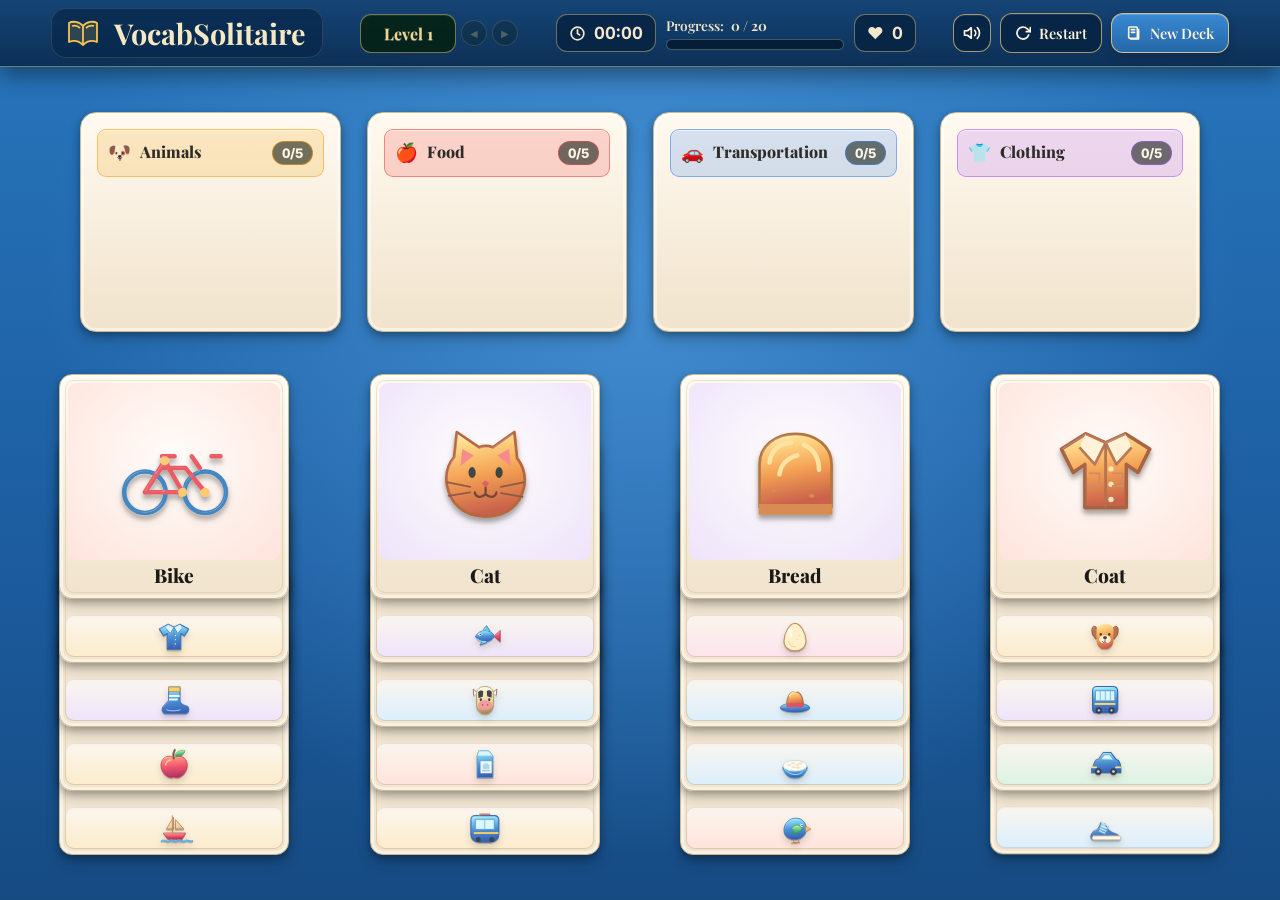
==== commit 2906fd53: "add11" ====
--- a/index.html
+++ b/index.html
@@ -521,14 +521,15 @@
   box-shadow: 0 2px 6px rgba(10, 26, 48, 0.45);
 }
 
-.pile-stack { position: absolute; inset: 0; }
+.pile-stack {
+  display: flex;
+  flex-direction: column;
+  gap: 8px;
+  width: 100%;
+}
 
 .pile-hint {
-  position: absolute;
-  left: 50%;
-  top: 76%;
-  transform: translate(-50%, -50%);
-  z-index: 1;
+  position: static;
   padding: 4px 11px;
   border-radius: var(--r-pill);
   background: rgba(6, 24, 14, 0.78);
@@ -543,15 +544,15 @@
 
 /* sorted cards rest here as small face-up playing cards, fanned upward */
 .pile-chip {
-  position: absolute;
-  left: 50%;
-  bottom: 10px;
-  transform: translateX(-50%) translateY(calc(var(--i) * -15px)) rotate(var(--rot, 0deg));
-  z-index: var(--z, 1);
-  width: calc(100% - 14px);
+  position: static;
+  width: 100%;
+  min-height: 36px;
+  margin: 0;
+  transform: none;
+  z-index: auto;
   display: flex;
   align-items: center;
-  justify-content: center;
+  justify-content: flex-start;
   gap: 5px;
   padding: 5px 7px;
   border-radius: 8px;
@@ -562,13 +563,13 @@
   font-family: var(--font-cards);
   font-size: 0.8rem;
   font-weight: 800;
-  white-space: nowrap;
-  overflow: hidden;
-  text-overflow: ellipsis;
+  white-space: normal;
+  overflow: visible;
+  overflow-wrap: anywhere;
 }
 
 .pile-chip .chip-art { flex: none; font-size: 0.85rem; line-height: 1; }
-.pile-chip .chip-word { overflow: hidden; text-overflow: ellipsis; }
+.pile-chip .chip-word { min-width: 0; overflow-wrap: anywhere; }
 
 .foundation.drop-hover .pile-slot {
   transform: translateY(-3px) scale(1.03);
@@ -940,13 +941,12 @@
   80%  { transform: translateX(2px); }
 }
 
-@keyframes pop-in {
-  0%   { transform: translateX(-50%) translateY(calc(var(--i) * -15px)) rotate(var(--rot, 0deg)) scale(0.4); opacity: 0; }
-  60%  { transform: translateX(-50%) translateY(calc(var(--i) * -15px)) rotate(var(--rot, 0deg)) scale(1.12); opacity: 1; }
-  100% { transform: translateX(-50%) translateY(calc(var(--i) * -15px)) rotate(var(--rot, 0deg)) scale(1); }
-}
-
-.pile-chip.pop-in { animation: pop-in 420ms var(--ease-spring) both; }
+@keyframes pile-chip-enter {
+  from { opacity: 0; }
+  to   { opacity: 1; }
+}
+
+.pile-chip.pop-in { animation: pile-chip-enter 240ms var(--ease-out) both; }
 
 @keyframes stat-pop {
   0%   { transform: scale(1); }
@@ -1024,7 +1024,7 @@
   .foundation-name { font-size: 0.76rem; }
   .foundation-count { font-size: 0.7rem; padding: 1px 7px; }
   .pile-slot { width: min(100%, 140px); }
-  .pile-chip { font-size: 0.72rem; gap: 4px; padding: 4px 6px; bottom: 8px; }
+  .pile-chip { font-size: 0.72rem; gap: 4px; padding: 4px 6px; }
   .pile-chip .chip-art { font-size: 0.78rem; }
 
   .divider-title { font-size: 0.92rem; }
@@ -1055,7 +1055,6 @@
 @media (max-height: 520px) and (orientation: landscape) {
   .topbar { padding: 6px 12px; }
   .pile-slot { aspect-ratio: 1 / 0.95; }
-  .pile-chip { bottom: 6px; transform: translateX(-50%) translateY(calc(var(--i) * -12px)) rotate(var(--rot, 0deg)); }
   .pile-hint { font-size: 0.58rem; padding: 3px 8px; }
   .section-label { margin-bottom: 6px; }
   .deck-divider { margin: 12px 0 8px; }
@@ -1337,13 +1336,10 @@
   background: transparent;
 }
 
-.foundation-head { display: none; }
-.pile-stack { inset: auto 6px 47px; height: 28px; z-index: 3; }
+.foundation-head { display: flex; }
 .pile-chip {
-  bottom: 0;
   padding: 3px 6px;
   font-size: .64rem;
-  transform: translateX(-50%) translateY(calc(var(--i) * -7px)) rotate(var(--rot, 0deg));
 }
 .pile-hint {
   top: auto;
@@ -1508,7 +1504,6 @@
   .category-emoji { font-size: clamp(46px, 13vw, 70px); }
   .category-title { bottom: 6px; font-size: clamp(.72rem, 3.7vw, 1rem); }
   .category-title [data-count] { font-size: .85em; }
-  .pile-stack { bottom: 38px; height: 24px; }
   .pile-chip { padding: 2px 5px; font-size: .56rem; }
   .deck-area { grid-template-columns: repeat(2, minmax(0, 1fr)); --card-w: 136px; --card-step: 38px; min-height: 0; }
   .tableau-column { height: calc(156px + 4 * var(--card-step)); }
@@ -1670,6 +1665,164 @@
   .deck-area {
     --card-w: clamp(100px, 36vw, 160px);
   }
+}
+
+/* Category cards keep their header visible while collected words flow below. */
+.foundations-row {
+  grid-template-columns: repeat(4, minmax(0, 1fr));
+  gap: clamp(14px, 2.2vw, 26px);
+  width: min(100%, 1120px);
+  align-items: start;
+}
+
+.foundation {
+  position: relative;
+  display: flex;
+  flex-direction: column;
+  align-items: stretch;
+  gap: 12px;
+  min-width: 0;
+  min-height: 220px;
+  padding: 16px;
+  border: 1px solid #cdb98d;
+  border-radius: 16px;
+  background: linear-gradient(180deg, #fffaf0, #f1e3cc);
+  box-shadow:
+    0 3px 7px rgba(0, 0, 0, 0.27),
+    0 8px 14px rgba(0, 0, 0, 0.16),
+    inset 0 0 0 3px rgba(255, 255, 255, 0.45);
+}
+
+.foundation-head {
+  display: flex;
+  flex: none;
+  align-items: center;
+  gap: 9px;
+  width: 100%;
+  min-height: 48px;
+  padding: 8px 10px;
+  border: 1px solid var(--accent-line, rgba(94, 70, 28, 0.2));
+  border-radius: 9px;
+  background: var(--accent-soft, rgba(245, 196, 81, 0.16));
+  box-shadow: inset 0 1px rgba(255, 255, 255, 0.6);
+}
+
+.foundation-icon {
+  color: var(--ink);
+  font-size: 1.15rem;
+}
+
+.foundation-name {
+  color: var(--ink);
+  font-family: var(--font-cards);
+  font-weight: 800;
+  font-size: 1rem;
+}
+
+.foundation-count {
+  font-size: 0.82rem;
+  padding: 3px 9px;
+}
+
+.foundation-name {
+  flex: 1;
+  white-space: normal;
+  overflow: visible;
+  text-overflow: clip;
+  overflow-wrap: anywhere;
+}
+
+.pile-stack {
+  position: static;
+  display: flex;
+  flex: none;
+  flex-direction: column;
+  gap: 8px;
+  inset: auto;
+  width: 100%;
+  height: auto;
+  z-index: auto;
+}
+
+.pile-chip {
+  position: static;
+  width: 100%;
+  min-height: 42px;
+  margin: 0;
+  transform: none;
+  z-index: auto;
+  justify-content: flex-start;
+  white-space: normal;
+  overflow: visible;
+  overflow-wrap: anywhere;
+}
+
+.pile-chip .chip-word {
+  min-width: 0;
+  overflow: visible;
+  overflow-wrap: anywhere;
+  text-overflow: clip;
+}
+
+.pile-hint {
+  position: static;
+  align-self: stretch;
+  margin-top: auto;
+  transform: none;
+}
+
+@media (max-width: 900px) {
+  .foundations-row {
+    grid-template-columns: repeat(2, minmax(0, 1fr));
+    gap: 18px;
+    width: min(100%, 700px);
+  }
+
+  .foundation {
+    min-height: 200px;
+  }
+}
+
+@media (max-width: 600px) {
+  .foundations-row {
+    gap: 12px;
+    width: min(100%, 460px);
+  }
+
+  .foundation {
+    min-height: 174px;
+    gap: 9px;
+    padding: 10px;
+  }
+
+  .foundation-head {
+    gap: 6px;
+    min-height: 40px;
+    padding: 6px;
+  }
+
+  .foundation-name {
+    font-size: 0.84rem;
+  }
+
+  .foundation-count {
+    font-size: 0.72rem;
+    padding: 2px 6px;
+  }
+
+  .pile-chip {
+    min-height: 36px;
+  }
+}
+
+.foundation.drop-hover {
+  border-color: var(--accent, var(--gold));
+  box-shadow: 0 0 0 3px var(--accent-soft, rgba(255, 217, 104, 0.3)), 0 8px 14px rgba(0, 0, 0, 0.16);
+}
+
+.foundation.is-complete {
+  border-color: var(--gold);
+  box-shadow: 0 0 0 2px var(--gold), 0 8px 16px rgba(0, 0, 0, 0.18);
 }
 </style>
 </head>
@@ -2807,12 +2960,13 @@
         f.style.setProperty("--accent-soft", cat.soft || "rgba(245, 196, 81, 0.2)");
         f.style.setProperty("--accent-line", cat.line || "rgba(245, 196, 81, 0.55)");
         f.innerHTML =
-          '<div class="pile-slot">' +
-          '<div class="category-art" aria-hidden="true"><span class="category-emoji">' + cat.icon + "</span></div>" +
-          '<div class="category-title"><span>' + cat.name + '</span><span class="foundation-count" data-count>0/' + total + "</span></div>" +
+          '<div class="foundation-head">' +
+          '<span class="foundation-icon" aria-hidden="true">' + cat.icon + "</span>" +
+          '<span class="foundation-name">' + cat.name + "</span>" +
+          '<span class="foundation-count" data-count>0/' + total + "</span>" +
+          "</div>" +
           '<div class="pile-stack"></div>' +
-          '<div class="pile-hint">Drop Here</div>' +
-          "</div>";
+          '<div class="pile-hint">Drop Here</div>';
         els.foundationsRow.appendChild(f);
       });
     }
@@ -3090,7 +3244,6 @@
     function commitSort(card, foundationEl, ghost) {
       var stack = foundationEl.querySelector(".pile-stack");
       var hint = foundationEl.querySelector(".pile-hint");
-      var index = Store.sortedIn(card.categoryId) - 1;
 
       /* resting mini-card, hidden first so its final box can be measured */
       var chip = document.createElement("div");
@@ -3103,9 +3256,6 @@
       chip.innerHTML =
         '<span class="chip-art" aria-hidden="true">' + artFor(card.word, catIcon) + "</span>" +
         '<span class="chip-word">' + card.word + "</span>";
-      chip.style.setProperty("--i", index);
-      chip.style.setProperty("--rot", card.rotation + "deg");
-      chip.style.setProperty("--z", index + 1);
       chip.style.visibility = "hidden";
       stack.appendChild(chip);
       if (hint) hint.style.display = "none";
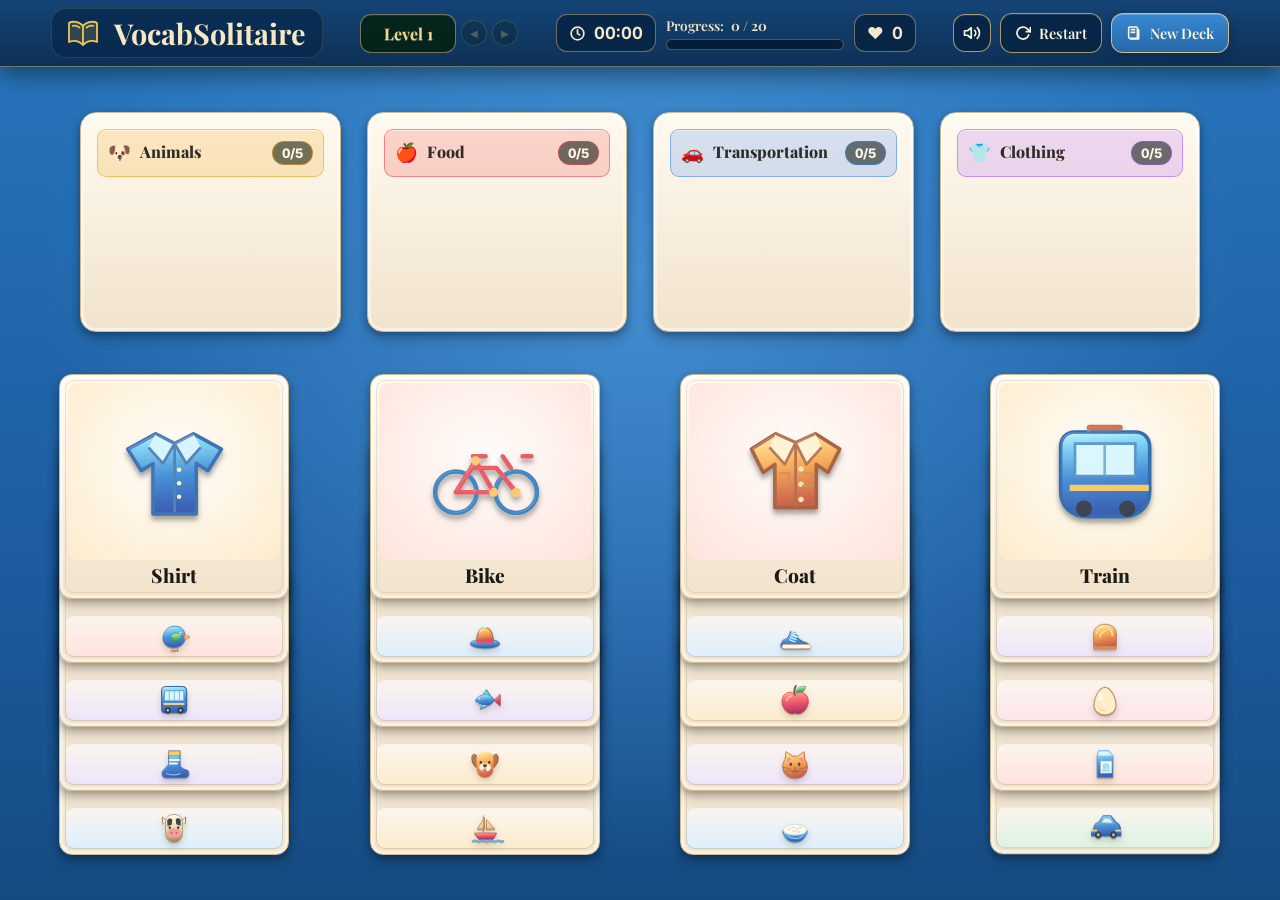
==== commit 21193b44: "add12" ====
--- a/index.html
+++ b/index.html
@@ -1363,7 +1363,6 @@
   align-items: start;
   gap: 0 clamp(12px, 4vw, 56px);
   width: min(100%, 850px);
-  min-height: 390px;
   margin: 0 auto;
   padding: 0;
 }
@@ -1371,7 +1370,6 @@
 .tableau-column {
   position: relative;
   width: min(100%, var(--card-w));
-  height: calc(190px + 4 * var(--card-step));
 }
 
 .word-card {
@@ -1477,8 +1475,7 @@
   main { width: min(100%, 760px); }
   .foundations-row, .deck-area { width: min(100%, 640px); gap: 14px; }
   .pile-slot { max-width: 150px; }
-  .deck-area { --card-w: 150px; --card-step: 44px; min-height: 360px; }
-  .tableau-column { height: calc(176px + 4 * var(--card-step)); }
+  .deck-area { --card-w: 150px; --card-step: 44px; }
   .word-card { height: 176px; }
 }
 
@@ -1505,8 +1502,7 @@
   .category-title { bottom: 6px; font-size: clamp(.72rem, 3.7vw, 1rem); }
   .category-title [data-count] { font-size: .85em; }
   .pile-chip { padding: 2px 5px; font-size: .56rem; }
-  .deck-area { grid-template-columns: repeat(2, minmax(0, 1fr)); --card-w: 136px; --card-step: 38px; min-height: 0; }
-  .tableau-column { height: calc(156px + 4 * var(--card-step)); }
+  .deck-area { grid-template-columns: repeat(2, minmax(0, 1fr)); --card-w: 136px; --card-step: 38px; }
   .word-card { height: 156px; }
   .card-art { margin: 6px 6px 0; }
   .card-emoji { font-size: clamp(44px, 12vw, 62px); }
@@ -1574,8 +1570,18 @@
   min-height: 0;
 }
 
+/* column height follows its live card count so grid rows only ever take
+   the space their stacks still need; a spent stack collapses to zero */
 .tableau-column {
-  height: calc(var(--card-h) + 4 * var(--card-step));
+  height: calc(var(--card-h) + (var(--stack-count, 5) - 1) * var(--card-step));
+  min-height: 0;
+  transition: height 0.4s var(--ease-out);
+}
+
+.tableau-column.is-empty {
+  height: 0;
+  overflow: hidden;
+  pointer-events: none;
 }
 
 .word-card { height: var(--card-h); }
@@ -2704,8 +2710,9 @@
 
     /* remove a card and FLIP its siblings into the gap */
     function flipRemove(cardEl) {
+      var column = cardEl.parentElement;
       var siblings = Array.prototype.filter.call(
-        cardEl.parentElement.querySelectorAll(".word-card"),
+        column.querySelectorAll(".word-card"),
         function (c) { return c !== cardEl; });
       var before = new Map(siblings.map(function (c) { return [c, c.getBoundingClientRect()]; }));
       cardEl.remove();
@@ -2723,6 +2730,8 @@
           card.setAttribute("aria-hidden", "true");
         }
       });
+      column.style.setProperty("--stack-count", String(siblings.length));
+      column.classList.toggle("is-empty", siblings.length === 0);
       if (REDUCED) return;
       requestAnimationFrame(function () {
         siblings.forEach(function (c) {
@@ -2735,6 +2744,29 @@
           } else {
             c.animate([{ transform: "translate(" + dx + "px," + dy + "px)" }, { transform: "none" }],
               { duration: 340, easing: "cubic-bezier(0.22,0.61,0.36,1)" });
+          }
+        });
+      });
+    }
+
+    /* grid reflow FLIP: run a layout change (e.g. dropping empty rows),
+       then glide the surviving columns from their old spot to the new one */
+    function reflowFlip(items, mutate) {
+      var live = items.filter(function (c) { return document.contains(c); });
+      var before = live.map(function (c) { return c.getBoundingClientRect(); });
+      mutate();
+      if (REDUCED) return;
+      requestAnimationFrame(function () {
+        live.forEach(function (c, i) {
+          var prev = before[i];
+          var now = c.getBoundingClientRect();
+          var dx = prev.left - now.left, dy = prev.top - now.top;
+          if (!dx && !dy) return;
+          if (hasGsap()) {
+            window.gsap.fromTo(c, { x: dx, y: dy }, { x: 0, y: 0, duration: 0.42, ease: "power3.out", clearProps: "transform" });
+          } else {
+            c.animate([{ transform: "translate(" + dx + "px," + dy + "px)" }, { transform: "none" }],
+              { duration: 420, easing: "cubic-bezier(0.22,0.61,0.36,1)" });
           }
         });
       });
@@ -2773,7 +2805,7 @@
       }
     }
 
-    return { deal: deal, fly: fly, deny: deny, springBack: springBack, glow: glow, pop: pop, flipRemove: flipRemove, confetti: confetti };
+    return { deal: deal, fly: fly, deny: deny, springBack: springBack, glow: glow, pop: pop, flipRemove: flipRemove, reflowFlip: reflowFlip, confetti: confetti };
   })();
 
   /* ==================================================================
@@ -3009,10 +3041,39 @@
         }
         column.appendChild(el);
       });
+      columns.forEach(function (column) {
+        column.style.setProperty("--stack-count", String(column.children.length));
+        column.classList.toggle("is-empty", column.children.length === 0);
+      });
     }
 
     function renderDeckEmpty() {
       els.deckArea.innerHTML = '<div class="deck-empty">🎉 All cards sorted — beautifully done!</div>';
+    }
+
+    /* when every stack of a grid row is spent, drop that row entirely so
+       the rows below reflow up into its place (order preserved by the grid) */
+    function collapseEmptyRows() {
+      var columns = Array.prototype.filter.call(
+        els.deckArea.children,
+        function (c) {
+          return c.classList && c.classList.contains("tableau-column") && c.style.display !== "none";
+        });
+      if (columns.length < 2) return;
+      var tracks = getComputedStyle(els.deckArea).gridTemplateColumns.match(/\S+/g);
+      var perRow = tracks ? tracks.length : 1;
+      if (perRow < 2) return;
+      var hide = [];
+      for (var start = 0; start + perRow <= columns.length; start += perRow) {
+        var row = columns.slice(start, start + perRow);
+        var spent = row.every(function (c) { return c.classList.contains("is-empty"); });
+        if (spent) hide = hide.concat(row);
+      }
+      if (!hide.length) return;
+      var rest = columns.filter(function (c) { return hide.indexOf(c) === -1; });
+      Anim.reflowFlip(rest, function () {
+        hide.forEach(function (c) { c.style.display = "none"; });
+      });
     }
 
     function updateFoundation(categoryId) {
@@ -3138,6 +3199,7 @@
       renderFoundations: renderFoundations,
       renderDeck: renderDeck,
       renderDeckEmpty: renderDeckEmpty,
+      collapseEmptyRows: collapseEmptyRows,
       updateFoundation: updateFoundation,
       updateStats: updateStats,
       updateCardsLeft: updateCardsLeft,
@@ -3267,6 +3329,7 @@
 
         var cardEl = cardElById(card.id);
         if (cardEl) Anim.flipRemove(cardEl);
+        Ui.collapseEmptyRows();
 
         Ui.updateFoundation(card.categoryId);
         Ui.updateCardsLeft();
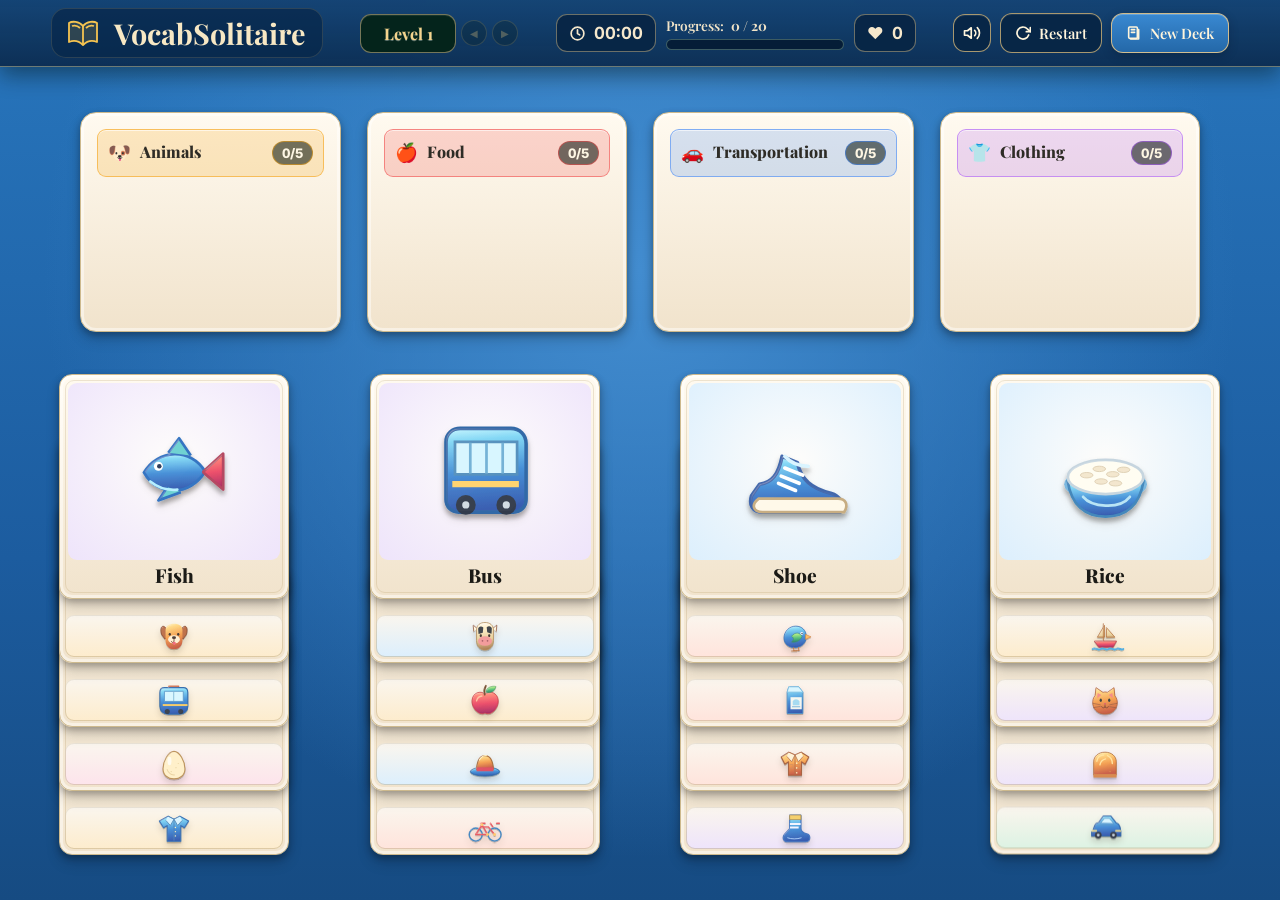
==== commit 29cc7896: "add13" ====
--- a/index.html
+++ b/index.html
@@ -3051,28 +3051,20 @@
       els.deckArea.innerHTML = '<div class="deck-empty">🎉 All cards sorted — beautifully done!</div>';
     }
 
-    /* when every stack of a grid row is spent, drop that row entirely so
-       the rows below reflow up into its place (order preserved by the grid) */
-    function collapseEmptyRows() {
+    /* a spent stack leaves the grid immediately so the remaining stacks
+       reflow into its cell — grid auto-packing keeps them compact, gap-free
+       and in the original order */
+    function compactEmptyStacks() {
       var columns = Array.prototype.filter.call(
         els.deckArea.children,
         function (c) {
           return c.classList && c.classList.contains("tableau-column") && c.style.display !== "none";
         });
-      if (columns.length < 2) return;
-      var tracks = getComputedStyle(els.deckArea).gridTemplateColumns.match(/\S+/g);
-      var perRow = tracks ? tracks.length : 1;
-      if (perRow < 2) return;
-      var hide = [];
-      for (var start = 0; start + perRow <= columns.length; start += perRow) {
-        var row = columns.slice(start, start + perRow);
-        var spent = row.every(function (c) { return c.classList.contains("is-empty"); });
-        if (spent) hide = hide.concat(row);
-      }
-      if (!hide.length) return;
-      var rest = columns.filter(function (c) { return hide.indexOf(c) === -1; });
+      var spent = columns.filter(function (c) { return c.classList.contains("is-empty"); });
+      if (!spent.length) return;
+      var rest = columns.filter(function (c) { return !c.classList.contains("is-empty"); });
       Anim.reflowFlip(rest, function () {
-        hide.forEach(function (c) { c.style.display = "none"; });
+        spent.forEach(function (c) { c.style.display = "none"; });
       });
     }
 
@@ -3199,7 +3191,7 @@
       renderFoundations: renderFoundations,
       renderDeck: renderDeck,
       renderDeckEmpty: renderDeckEmpty,
-      collapseEmptyRows: collapseEmptyRows,
+      compactEmptyStacks: compactEmptyStacks,
       updateFoundation: updateFoundation,
       updateStats: updateStats,
       updateCardsLeft: updateCardsLeft,
@@ -3329,7 +3321,7 @@
 
         var cardEl = cardElById(card.id);
         if (cardEl) Anim.flipRemove(cardEl);
-        Ui.collapseEmptyRows();
+        Ui.compactEmptyStacks();
 
         Ui.updateFoundation(card.categoryId);
         Ui.updateCardsLeft();
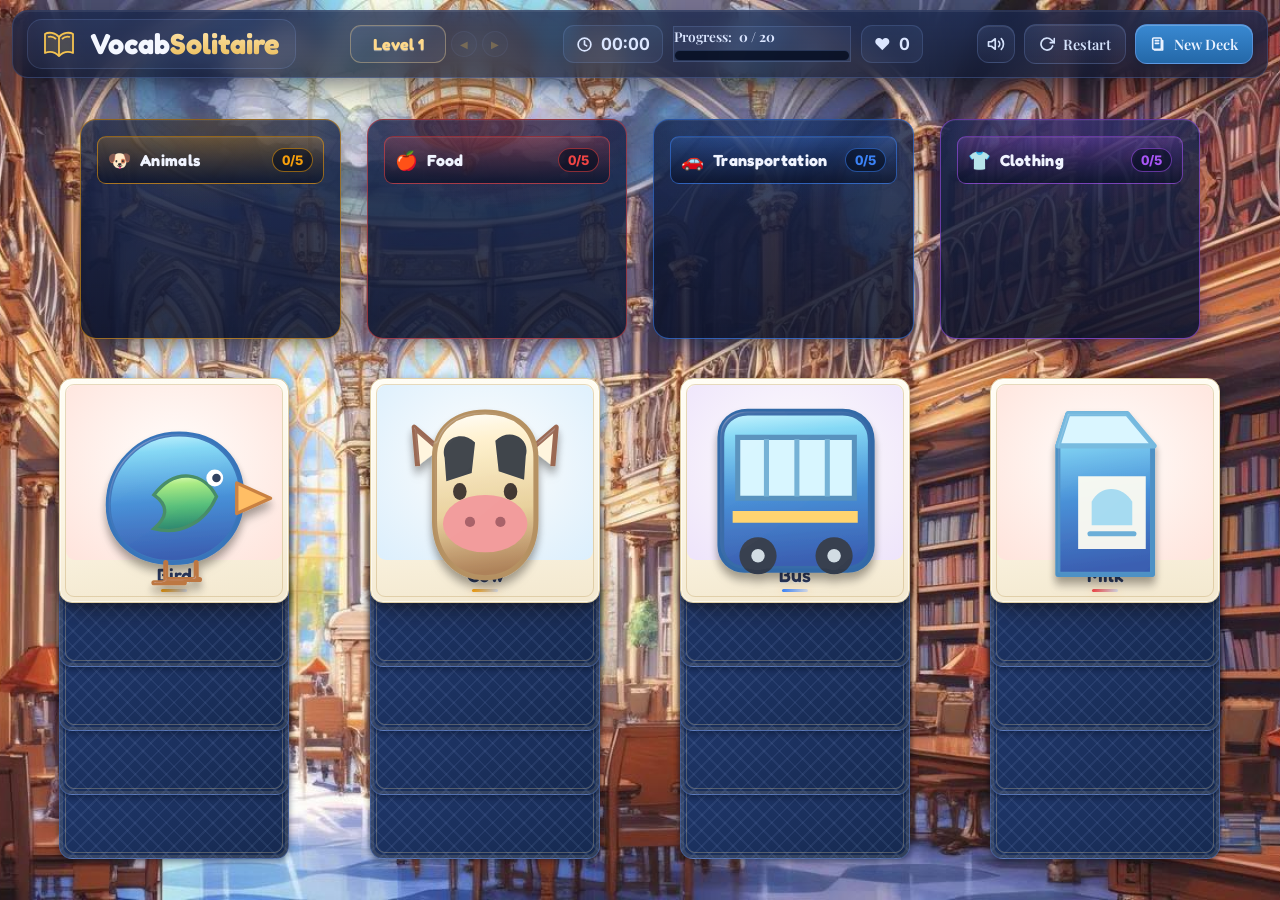
==== commit f7cf0c31: "add14" ====
--- a/index.html
+++ b/index.html
@@ -8,7 +8,7 @@
 <link rel="icon" href="data:image/svg+xml,%3Csvg xmlns='http://www.w3.org/2000/svg' viewBox='0 0 24 24'%3E%3Crect x='4' y='2' width='16' height='20' rx='3' fill='%23fcfdf9' stroke='%2334d399' stroke-width='1.6'/%3E%3Ctext x='12' y='16' font-size='10' text-anchor='middle' fill='%2310b981' font-family='sans-serif' font-weight='bold'%3EA%3C/text%3E%3C/svg%3E" />
 <link rel="preconnect" href="https://fonts.googleapis.com" />
 <link rel="preconnect" href="https://fonts.gstatic.com" crossorigin />
-<link href="https://fonts.googleapis.com/css2?family=Inter:wght@400;600;700;800&family=Nunito:wght@700;800;900&family=Playfair+Display:wght@600;700;800&display=swap" rel="stylesheet" />
+<link href="https://fonts.googleapis.com/css2?family=Fredoka:wght@400;500;600;700&family=Inter:wght@400;600;700;800&family=Nunito:wght@700;800;900&family=Playfair+Display:wght@600;700;800&display=swap" rel="stylesheet" />
 
 <style>
 /* ======================================================================
@@ -1830,6 +1830,311 @@
   border-color: var(--gold);
   box-shadow: 0 0 0 2px var(--gold), 0 8px 16px rgba(0, 0, 0, 0.18);
 }
+
+/* ======================================================================
+   6. PREMIUM REDESIGN — atmospheric navy table, glass HUD, ivory
+      collectible cards, sapphire diamond backs, pastel category glows
+   ====================================================================== */
+
+/* --- atmosphere: library scene at full brightness, no veil --- */
+html {
+  background: #241a10;
+}
+
+body {
+  background: url("assets/bg-custom.png") center / cover no-repeat fixed;
+}
+
+/* photo background replaces the painted star field */
+body::before { display: none; }
+
+/* no screen-wide vignette; separation lives on the elements themselves */
+body::after { display: none; }
+
+/* star field + sparkles, painted once and fixed behind everything */
+body::before {
+  content: "";
+  position: fixed;
+  inset: 0;
+  z-index: -1;
+  pointer-events: none;
+  background-image:
+    url("data:image/svg+xml,%3Csvg xmlns='http://www.w3.org/2000/svg' width='880' height='560'%3E%3Cg fill='%23cfe0ff'%3E%3Ccircle cx='63' cy='87' r='1.5' opacity='.32'/%3E%3Ccircle cx='171' cy='43' r='1.1' opacity='.22'/%3E%3Ccircle cx='286' cy='94' r='1.2' opacity='.28'/%3E%3Ccircle cx='418' cy='66' r='1.6' opacity='.36'/%3E%3Ccircle cx='539' cy='35' r='1' opacity='.2'/%3E%3Ccircle cx='651' cy='78' r='1.3' opacity='.26'/%3E%3Ccircle cx='764' cy='48' r='1.1' opacity='.2'/%3E%3Ccircle cx='833' cy='106' r='1.4' opacity='.3'/%3E%3Ccircle cx='44' cy='243' r='1.1' opacity='.2'/%3E%3Ccircle cx='856' cy='228' r='1.2' opacity='.22'/%3E%3Ccircle cx='110' cy='379' r='1' opacity='.16'/%3E%3Ccircle cx='812' cy='352' r='1.1' opacity='.18'/%3E%3Ccircle cx='33' cy='494' r='1.2' opacity='.18'/%3E%3Ccircle cx='847' cy='481' r='1' opacity='.16'/%3E%3Ccircle cx='231' cy='148' r='1' opacity='.18'/%3E%3Ccircle cx='687' cy='151' r='1' opacity='.2'/%3E%3C/g%3E%3Cg fill='%23ffe3a3'%3E%3Ccircle cx='352' cy='62' r='1.3' opacity='.38'/%3E%3Ccircle cx='121' cy='163' r='1.1' opacity='.32'/%3E%3Ccircle cx='729' cy='72' r='1.3' opacity='.36'/%3E%3Ccircle cx='50' cy='331' r='1' opacity='.26'/%3E%3Ccircle cx='858' cy='301' r='1.1' opacity='.28'/%3E%3C/g%3E%3Cg fill='none' stroke='%23ffffff' stroke-linecap='round'%3E%3Cpath d='M484 128 q2.2 5.6 8 8 q-5.8 2.4 -8 8 q-2.2 -5.6 -8 -8 q5.8 -2.4 8 -8 z' stroke-width='1.8' opacity='.3'/%3E%3Cpath d='M94 288 q1.8 4.4 6.2 6.2 q-4.4 1.8 -6.2 6.2 q-1.8 -4.4 -6.2 -6.2 q4.4 -1.8 6.2 -6.2 z' stroke-width='1.5' opacity='.24'/%3E%3Cpath d='M789 216 q1.9 4.6 6.5 6.5 q-4.6 1.9 -6.5 6.5 q-1.9 -4.6 -6.5 -6.5 q4.6 -1.9 6.5 -6.5 z' stroke-width='1.5' opacity='.26'/%3E%3C/g%3E%3C/svg%3E");
+}
+
+/* soft shadow behind each card so it separates from the bright scene */
+.card-word {
+  text-shadow: 0 1px 0 rgba(255, 255, 255, 0.6);
+}
+
+/* --- floating glass HUD --- */
+.topbar {
+  margin: 10px 12px 0;
+  padding: 8px 14px;
+  border: 1px solid rgba(146, 178, 255, 0.17);
+  border-radius: 16px;
+  background: linear-gradient(180deg, rgba(24, 38, 76, 0.78), rgba(13, 22, 48, 0.72));
+  box-shadow: 0 14px 34px -12px rgba(2, 8, 24, 0.7), inset 0 1px 0 rgba(255, 255, 255, 0.07);
+  backdrop-filter: blur(10px);
+  -webkit-backdrop-filter: blur(10px);
+}
+
+.brand {
+  border-color: rgba(146, 178, 255, 0.16);
+  background: rgba(146, 178, 255, 0.06);
+}
+
+.brand-text h1 {
+  font-family: "Fredoka", var(--font-serif);
+  color: #f4f7ff;
+}
+
+.brand-text h1 span {
+  background: linear-gradient(180deg, #ffe8b2, #e9b954);
+  -webkit-background-clip: text;
+  background-clip: text;
+  color: transparent;
+}
+
+.level-badge {
+  color: #ffd98a;
+  background: rgba(146, 178, 255, 0.07);
+  border: 1px solid rgba(201, 180, 135, 0.5);
+  box-shadow: inset 0 1px rgba(255, 255, 255, 0.08);
+  font-family: "Fredoka", var(--font-serif);
+}
+
+.lvl-btn {
+  border-color: rgba(146, 178, 255, 0.28);
+  background: rgba(146, 178, 255, 0.08);
+}
+
+.stat-time,
+.stat-errors,
+.progress-stat {
+  color: #dbe6ff;
+  background: rgba(146, 178, 255, 0.07);
+  border: 1px solid rgba(146, 178, 255, 0.16);
+}
+
+.progress-track {
+  border-color: rgba(146, 178, 255, 0.22);
+  background: rgba(5, 14, 34, 0.85);
+}
+
+.progress-track > span {
+  background: linear-gradient(90deg, #e9b954, #ffd98a);
+  box-shadow: 0 0 10px rgba(255, 209, 125, 0.5);
+}
+
+.topbar-actions .btn {
+  color: #d5e2fb;
+  border: 1px solid rgba(146, 178, 255, 0.2);
+  background: linear-gradient(180deg, rgba(146, 178, 255, 0.12), rgba(146, 178, 255, 0.05));
+  box-shadow: inset 0 1px rgba(255, 255, 255, 0.09);
+}
+
+.topbar-actions .btn:hover {
+  box-shadow: inset 0 1px rgba(255, 255, 255, 0.12), 0 0 16px rgba(120, 160, 250, 0.28);
+}
+
+.topbar-actions #btn-decks {
+  color: #eaf2ff;
+  border-color: rgba(146, 178, 255, 0.4);
+  background: linear-gradient(180deg, #3989d2, #2468a8);
+  box-shadow: inset 0 1px rgba(255, 255, 255, 0.22), 0 3px 10px rgba(2, 18, 39, 0.32);
+}
+
+/* --- foundations: dark pedestals with pastel category glow --- */
+.foundation {
+  border: 1px solid var(--accent-line);
+  border-radius: 16px;
+  background:
+    radial-gradient(80% 60% at 50% 0%, var(--accent-soft), transparent 70%),
+    linear-gradient(180deg, rgba(24, 38, 76, 0.82), rgba(10, 18, 42, 0.86));
+  box-shadow:
+    0 0 30px -4px var(--accent-soft),
+    0 10px 22px -8px rgba(2, 8, 24, 0.6),
+    inset 0 1px 0 rgba(255, 255, 255, 0.06);
+}
+
+.foundation-head {
+  border: 1px solid var(--accent-line);
+  background: linear-gradient(180deg, var(--accent-soft), rgba(8, 16, 38, 0.7));
+  box-shadow: inset 0 1px rgba(255, 255, 255, 0.08);
+}
+
+.foundation-name {
+  color: #f0f4ff;
+  font-family: "Fredoka", var(--font-cards);
+  letter-spacing: 0.02em;
+}
+
+.foundation-count {
+  color: var(--accent);
+  background: rgba(3, 10, 26, 0.55);
+  border: 1px solid var(--accent-line);
+}
+
+.foundation.drop-hover {
+  border-color: var(--accent);
+  box-shadow:
+    0 0 0 3px var(--accent-soft),
+    0 0 44px -2px var(--accent-soft),
+    0 10px 22px -8px rgba(2, 8, 24, 0.6);
+}
+
+.foundation.is-complete {
+  border-color: var(--gold);
+  box-shadow: 0 0 0 2px var(--gold), 0 0 34px rgba(245, 196, 81, 0.3);
+}
+
+.foundation.is-complete .foundation-count {
+  color: #3a2b05;
+  background: var(--gold);
+  border-color: transparent;
+}
+
+/* collected chips keep their ivory look and glow softly on the pedestal */
+.pile-chip {
+  border: 1px solid rgba(196, 168, 110, 0.42);
+  background: linear-gradient(180deg, #fffdf6, #f6ecd7);
+  box-shadow: 0 2px 6px rgba(2, 8, 24, 0.42), inset 0 0 0 1px rgba(255, 255, 255, 0.6);
+}
+
+.pile-hint {
+  background: rgba(8, 16, 38, 0.8);
+  border: 1px dashed var(--accent-line);
+  color: #ffe9ad;
+}
+
+/* --- face-up word cards: premium ivory collectibles --- */
+.word-card {
+  border: 1px solid #e0cfa6;
+  background: linear-gradient(175deg, #fffdf5 0%, #fbf4e2 60%, #f3e8cf 100%);
+  box-shadow:
+    0 3px 8px rgba(20, 12, 4, 0.35),
+    0 14px 28px -8px rgba(20, 12, 4, 0.45),
+    inset 0 0 0 1px rgba(255, 255, 255, 0.6);
+}
+
+.word-card::after {
+  border: 1px solid rgba(196, 168, 110, 0.42);
+}
+
+.word-card:hover,
+.word-card.is-selected {
+  box-shadow:
+    0 4px 10px rgba(20, 12, 4, 0.38),
+    0 22px 40px -8px rgba(20, 12, 4, 0.5),
+    inset 0 0 0 1px rgba(255, 255, 255, 0.7);
+}
+
+/* accent underline beneath the word, tinted by the card's category */
+.card-word {
+  font-family: "Fredoka", var(--font-cards);
+  font-weight: 600;
+  color: #2c3a60;
+}
+
+.card-word::after {
+  content: "";
+  display: block;
+  width: 26px;
+  height: 3px;
+  margin: 3px auto 0;
+  border-radius: 99px;
+  background: linear-gradient(90deg, var(--accent, #ef9a3c), rgba(146, 178, 255, 0.35));
+  box-shadow: 0 0 8px var(--accent-soft, rgba(255, 175, 84, 0.4));
+}
+
+/* --- stacked cards: sapphire diamond-lattice card backs --- */
+.word-card.is-stacked {
+  border: 1px solid rgba(150, 180, 255, 0.32);
+  background:
+    url("data:image/svg+xml,%3Csvg xmlns='http://www.w3.org/2000/svg' viewBox='0 0 100 100'%3E%3Cdefs%3E%3ClinearGradient id='g' x1='0' y1='0' x2='0' y2='1'%3E%3Cstop offset='0' stop-color='%23ffe9ae'/%3E%3Cstop offset='1' stop-color='%23e8b23e'/%3E%3C/linearGradient%3E%3C/defs%3E%3Cpath d='M50 8 88 50 50 92 12 50Z' fill='url(%23g)'/%3E%3Cpath d='M50 26 71 50 50 74 29 50Z' fill='none' stroke='%23fff' stroke-opacity='.45' stroke-width='4'/%3E%3C/svg%3E") center 38% / 34% auto no-repeat,
+    repeating-linear-gradient(45deg, rgba(168, 196, 255, 0.08) 0 2px, transparent 2px 11px),
+    repeating-linear-gradient(-45deg, rgba(168, 196, 255, 0.08) 0 2px, transparent 2px 11px),
+    linear-gradient(160deg, #34528f 0%, #1e3567 55%, #16294f 100%);
+  box-shadow:
+    0 2px 6px rgba(2, 8, 24, 0.46),
+    inset 0 0 0 3px rgba(255, 226, 160, 0.12);
+}
+
+.word-card.is-stacked::after {
+  border: 1px solid rgba(255, 226, 160, 0.26);
+}
+
+.word-card.is-stacked .card-art,
+.word-card.is-stacked .card-word {
+  display: none;
+}
+
+/* --- deck area empty state --- */
+.deck-empty {
+  border: 1px solid rgba(146, 178, 255, 0.22);
+  background: rgba(10, 20, 46, 0.6);
+  color: #c9d8f7;
+}
+
+/* --- modals & toast: navy glass for coherence --- */
+.modal-card {
+  background: linear-gradient(170deg, #1a2c5c, #0d1734 70%, #0a122b);
+  border: 1px solid rgba(146, 178, 255, 0.24);
+  box-shadow: var(--shadow-panel), 0 0 70px rgba(60, 100, 210, 0.18);
+}
+
+#modal-decks .modal-card {
+  background: linear-gradient(170deg, #1a2c5c, #0d1734 70%, #0a122b);
+  border-color: rgba(219, 190, 119, 0.5);
+}
+
+.deck-option {
+  background: rgba(16, 30, 64, 0.72);
+  border-color: rgba(168, 204, 238, 0.28);
+}
+
+.deck-option:hover {
+  background: rgba(41, 76, 148, 0.62);
+  border-color: rgba(219, 190, 119, 0.6);
+}
+
+.deck-option.is-current {
+  background: rgba(49, 96, 178, 0.5);
+  border-color: var(--gold);
+}
+
+.win-stat {
+  background: rgba(10, 20, 46, 0.72);
+  border-color: rgba(146, 178, 255, 0.18);
+}
+
+.toast {
+  background: rgba(13, 23, 50, 0.95);
+  border-color: rgba(219, 190, 119, 0.45);
+}
+
+/* --- bigger card art: illustrations/emoji fill the art panel --- */
+.card-art {
+  margin: 6px 6px 0;
+  container-type: size;
+}
+
+.word-card .card-illustration {
+  width: 100%;
+  height: 100%;
+  max-width: none;
+}
+
+/* cqw/cqh resolve against .card-art, so the glyph always fits the panel */
+.card-emoji {
+  font-size: min(86cqw, 86cqh);
+}
+
+@media (prefers-reduced-motion: reduce) {
+  body::before, body::after { display: none; }
+}
+
 </style>
 </head>
 <body>
@@ -3005,7 +3310,8 @@
 
     function renderDeck(state) {
       var iconById = {};
-      state.categories.forEach(function (c) { iconById[c.id] = c.icon; });
+      var colorById = {};
+      state.categories.forEach(function (c) { iconById[c.id] = c.icon; colorById[c.id] = c.color; });
       els.deckArea.innerHTML = "";
       var columns = [];
       state.categories.forEach(function (category) {
@@ -3024,6 +3330,7 @@
         el.dataset.category = card.categoryId;
         el.style.setProperty("--stack-index", stackIndex);
         el.style.setProperty("--tint", tintFor(card.word));
+        el.style.setProperty("--accent", colorById[card.categoryId] || "#ef9a3c");
         var len = card.word.length;
         el.dataset.len = len > 13 ? "xl" : len > 10 ? "l" : len > 7 ? "m" : "s";
         el.innerHTML =
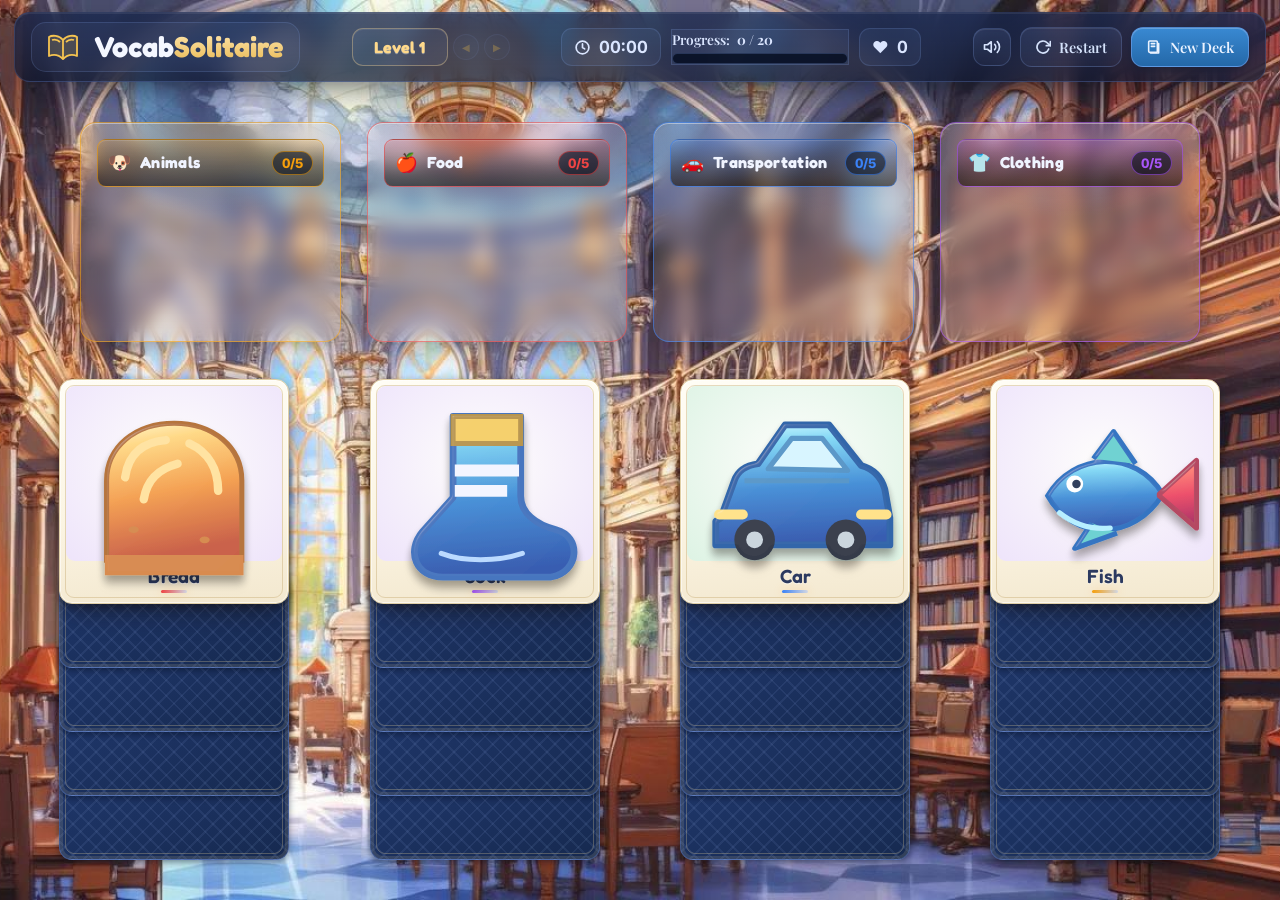
==== commit d7abc9a6: "add15" ====
--- a/index.html
+++ b/index.html
@@ -1869,8 +1869,8 @@
 
 /* --- floating glass HUD --- */
 .topbar {
-  margin: 10px 12px 0;
-  padding: 8px 14px;
+  margin: 12px 14px 0;
+  padding: 9px 16px;
   border: 1px solid rgba(146, 178, 255, 0.17);
   border-radius: 16px;
   background: linear-gradient(180deg, rgba(24, 38, 76, 0.78), rgba(13, 22, 48, 0.72));
@@ -1945,23 +1945,25 @@
   box-shadow: inset 0 1px rgba(255, 255, 255, 0.22), 0 3px 10px rgba(2, 18, 39, 0.32);
 }
 
-/* --- foundations: dark pedestals with pastel category glow --- */
+/* --- foundations: light glass pedestals with category-colored rims --- */
 .foundation {
   border: 1px solid var(--accent-line);
   border-radius: 16px;
   background:
-    radial-gradient(80% 60% at 50% 0%, var(--accent-soft), transparent 70%),
-    linear-gradient(180deg, rgba(24, 38, 76, 0.82), rgba(10, 18, 42, 0.86));
+    radial-gradient(80% 60% at 50% 0%, var(--accent-soft), transparent 72%),
+    linear-gradient(180deg, rgba(255, 253, 245, 0.2), rgba(255, 249, 235, 0.09));
+  backdrop-filter: blur(9px);
+  -webkit-backdrop-filter: blur(9px);
   box-shadow:
-    0 0 30px -4px var(--accent-soft),
-    0 10px 22px -8px rgba(2, 8, 24, 0.6),
-    inset 0 1px 0 rgba(255, 255, 255, 0.06);
-}
-
+    0 10px 26px -10px rgba(28, 18, 6, 0.45),
+    inset 0 1px 0 rgba(255, 255, 255, 0.4);
+}
+
+/* the header pill carries the localized contrast so text stays crisp on glass */
 .foundation-head {
   border: 1px solid var(--accent-line);
-  background: linear-gradient(180deg, var(--accent-soft), rgba(8, 16, 38, 0.7));
-  box-shadow: inset 0 1px rgba(255, 255, 255, 0.08);
+  background: linear-gradient(180deg, var(--accent-soft), rgba(26, 19, 9, 0.6));
+  box-shadow: inset 0 1px rgba(255, 255, 255, 0.12);
 }
 
 .foundation-name {
@@ -1980,8 +1982,8 @@
   border-color: var(--accent);
   box-shadow:
     0 0 0 3px var(--accent-soft),
-    0 0 44px -2px var(--accent-soft),
-    0 10px 22px -8px rgba(2, 8, 24, 0.6);
+    0 0 32px -4px var(--accent-soft),
+    0 10px 26px -10px rgba(28, 18, 6, 0.45);
 }
 
 .foundation.is-complete {
@@ -2131,8 +2133,34 @@
   font-size: min(86cqw, 86cqh);
 }
 
+/* --- smooth card hover lift --- */
+.word-card {
+  transition: transform 280ms cubic-bezier(0.22, 0.9, 0.34, 1.08), box-shadow 280ms ease;
+}
+
+.word-card:hover,
+.word-card.is-selected {
+  transform: translateY(-7px);
+}
+
+/* keep the lift desktop-only; touch devices get no sticky hover transform */
+@media (hover: none) {
+  .word-card:hover { transform: none; }
+}
+
+/* short, elegant success flash when a card lands correctly */
+@keyframes glow-correct {
+  0%   { box-shadow: 0 0 0 0 rgba(245, 196, 81, 0), 0 10px 26px -10px rgba(28, 18, 6, 0.45); }
+  35%  { box-shadow: 0 0 0 4px rgba(245, 196, 81, 0.38), 0 0 26px 4px rgba(245, 196, 81, 0.24), 0 10px 26px -10px rgba(28, 18, 6, 0.45); transform: translateY(-2px); }
+  100% { box-shadow: 0 0 0 0 rgba(245, 196, 81, 0), 0 10px 26px -10px rgba(28, 18, 6, 0.45); transform: translateY(0); }
+}
+
 @media (prefers-reduced-motion: reduce) {
-  body::before, body::after { display: none; }
+  .word-card,
+  .word-card:hover,
+  .word-card.is-selected { transition: none; transform: none; }
+  .foundation.glow-correct,
+  .foundation.glow-wrong { animation: none; }
 }
 
 </style>
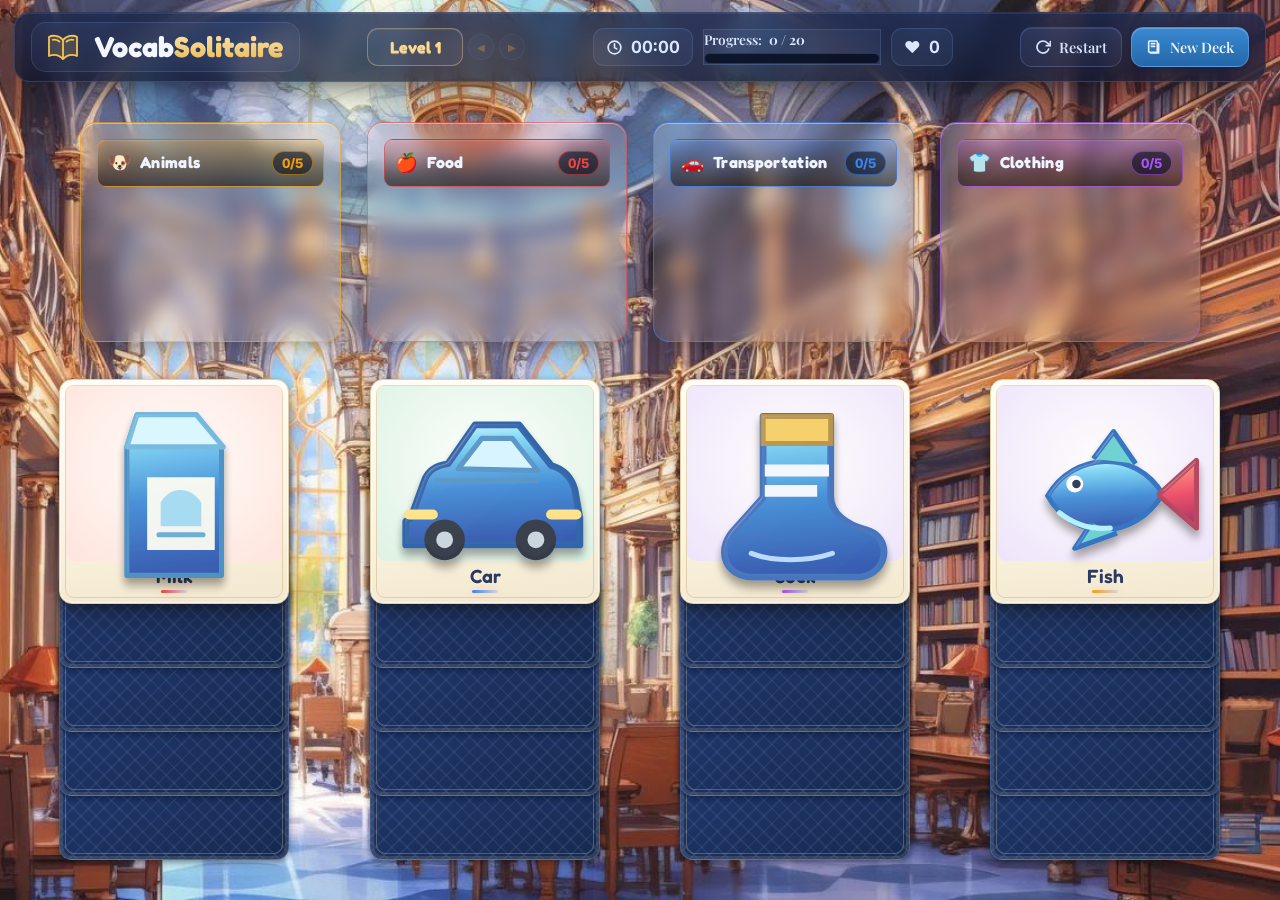
==== commit b9c13188: "add16" ====
--- a/index.html
+++ b/index.html
@@ -2208,16 +2208,6 @@
   </div>
 
   <div class="topbar-actions">
-    <button class="btn btn-ghost btn-icon" id="btn-sound" title="Toggle sound" aria-label="Toggle sound">
-      <svg id="icon-sound-on" viewBox="0 0 24 24" width="18" height="18" fill="none" stroke="currentColor" stroke-width="2.2" stroke-linecap="round" stroke-linejoin="round">
-        <polygon points="11 5 6 9 2 9 2 15 6 15 11 19 11 5"></polygon>
-        <path d="M15.54 8.46a5 5 0 0 1 0 7.07"></path><path d="M19.07 4.93a10 10 0 0 1 0 14.14"></path>
-      </svg>
-      <svg id="icon-sound-off" viewBox="0 0 24 24" width="18" height="18" fill="none" stroke="currentColor" stroke-width="2.2" stroke-linecap="round" stroke-linejoin="round" style="display:none">
-        <polygon points="11 5 6 9 2 9 2 15 6 15 11 19 11 5"></polygon>
-        <line x1="23" y1="9" x2="17" y2="15"></line><line x1="17" y1="9" x2="23" y2="15"></line>
-      </svg>
-    </button>
     <button class="btn" id="btn-restart" title="Shuffle and restart">
       <svg viewBox="0 0 24 24" width="16" height="16" fill="none" stroke="currentColor" stroke-width="2.6" stroke-linecap="round" stroke-linejoin="round">
         <polyline points="23 4 23 10 17 10"></polyline><path d="M20.49 15a9 9 0 1 1-2.12-9.36L23 10"></path>
@@ -3681,7 +3671,6 @@
 
     function init() {
       Ui.cache(); /* all elements cached before any render */
-      updateSoundIcon();
 
       /* store events → UI */
       Store.on("game-started", function (state) {
@@ -3759,12 +3748,6 @@
       });
 
       /* top bar controls */
-      $$("#btn-sound").addEventListener("click", function () {
-        Sfx.setEnabled(!Sfx.enabled);
-        updateSoundIcon();
-        Ui.toast(Sfx.enabled ? "🔊 Sound on" : "🔇 Sound off");
-      });
-
       $$("#btn-restart").addEventListener("click", function () {
         var s = Store.get();
         Sfx.shuffle();
@@ -3862,12 +3845,6 @@
       startGame(bootDeck, unlockedLevel(bootDeck));
     }
 
-    function updateSoundIcon() {
-      $$("#icon-sound-on").style.display = Sfx.enabled ? "" : "none";
-      $$("#icon-sound-off").style.display = Sfx.enabled ? "none" : "";
-      $$("#btn-sound").title = Sfx.enabled ? "Mute sound" : "Unmute sound";
-    }
-
     return { init: init };
   })();
 
